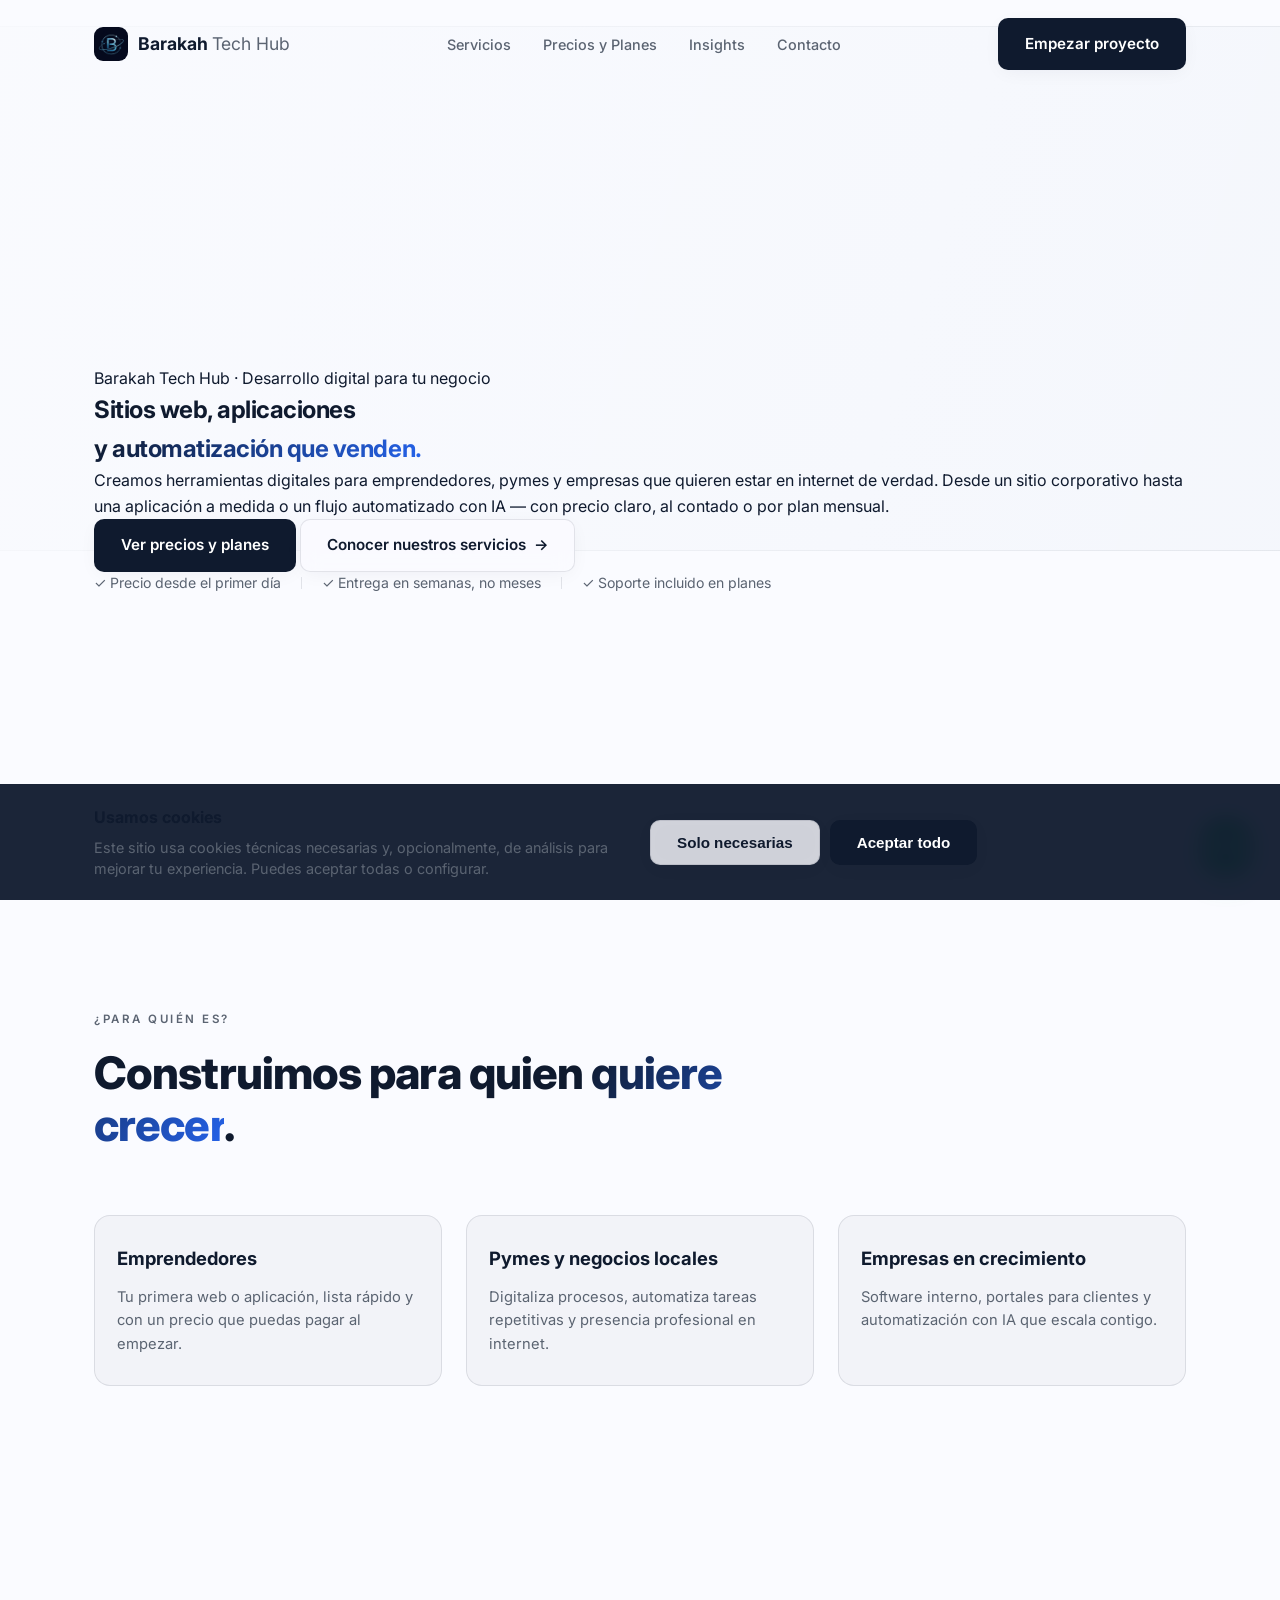
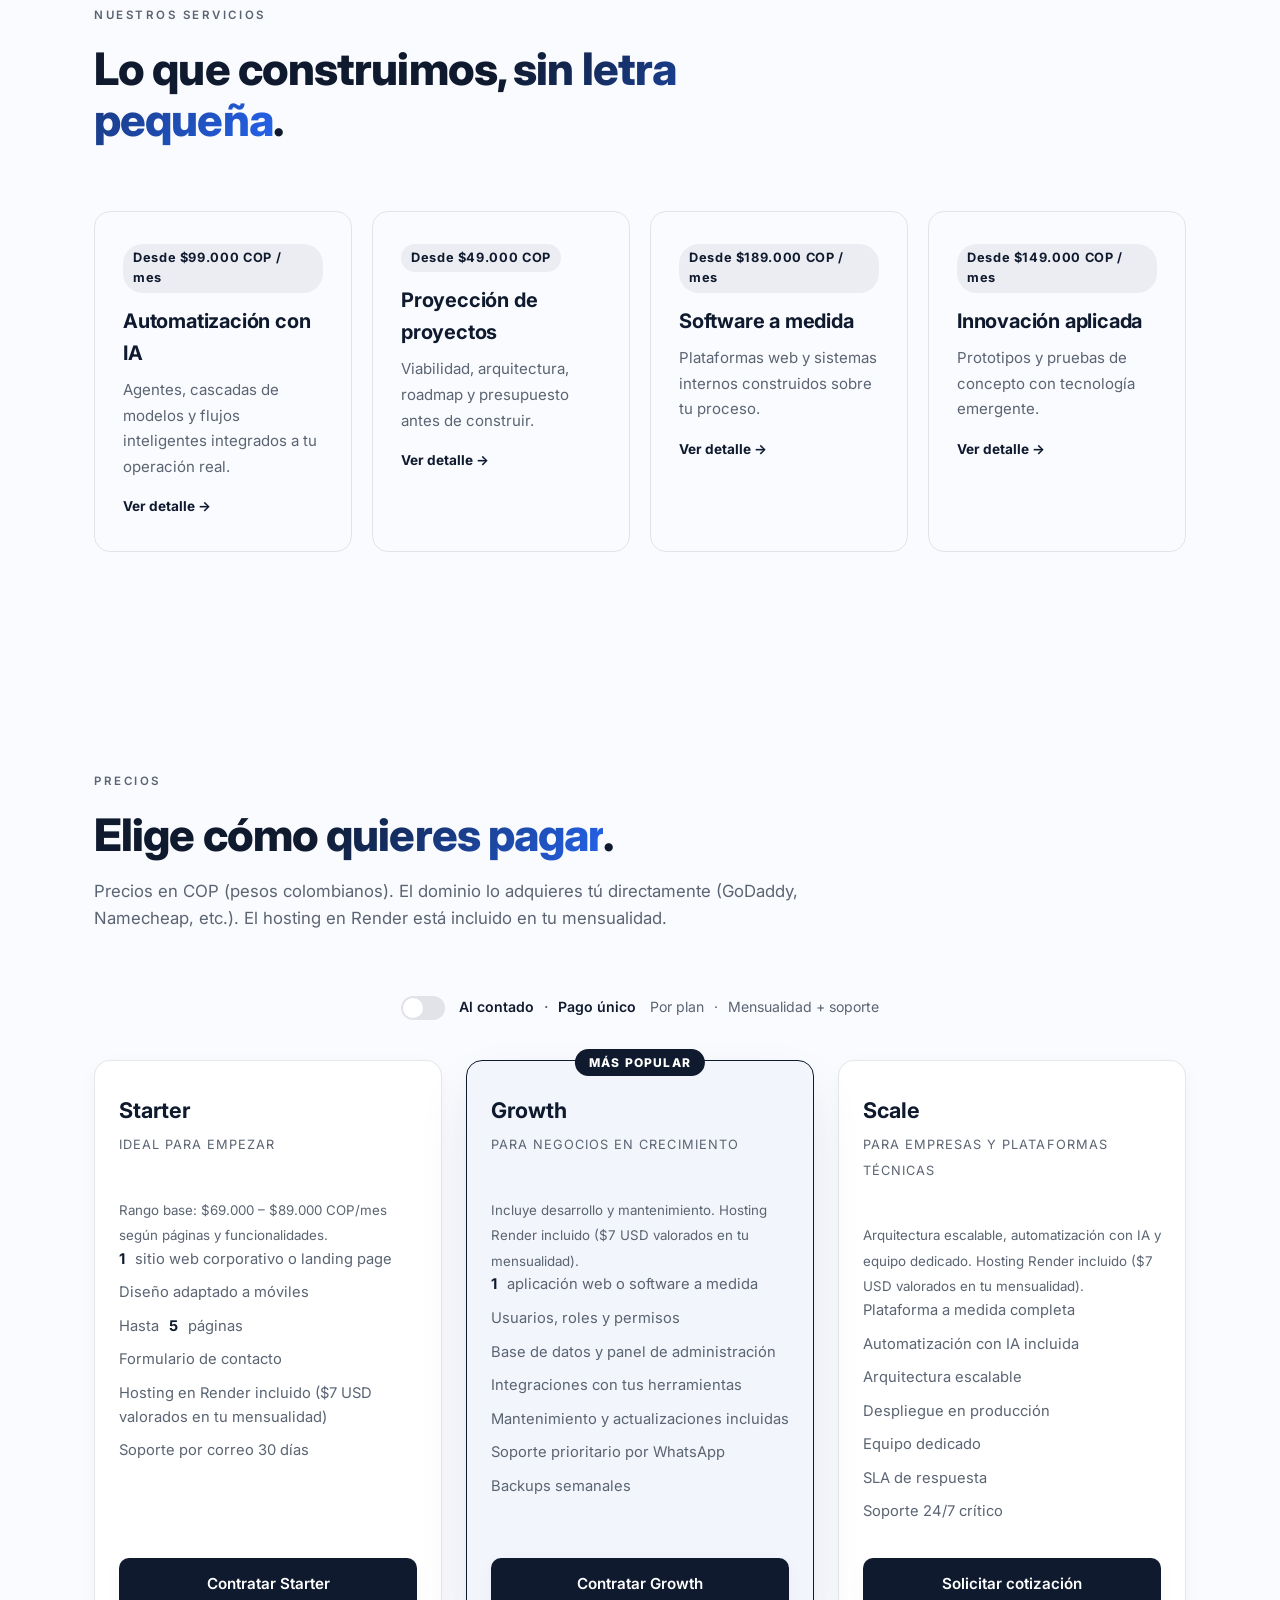
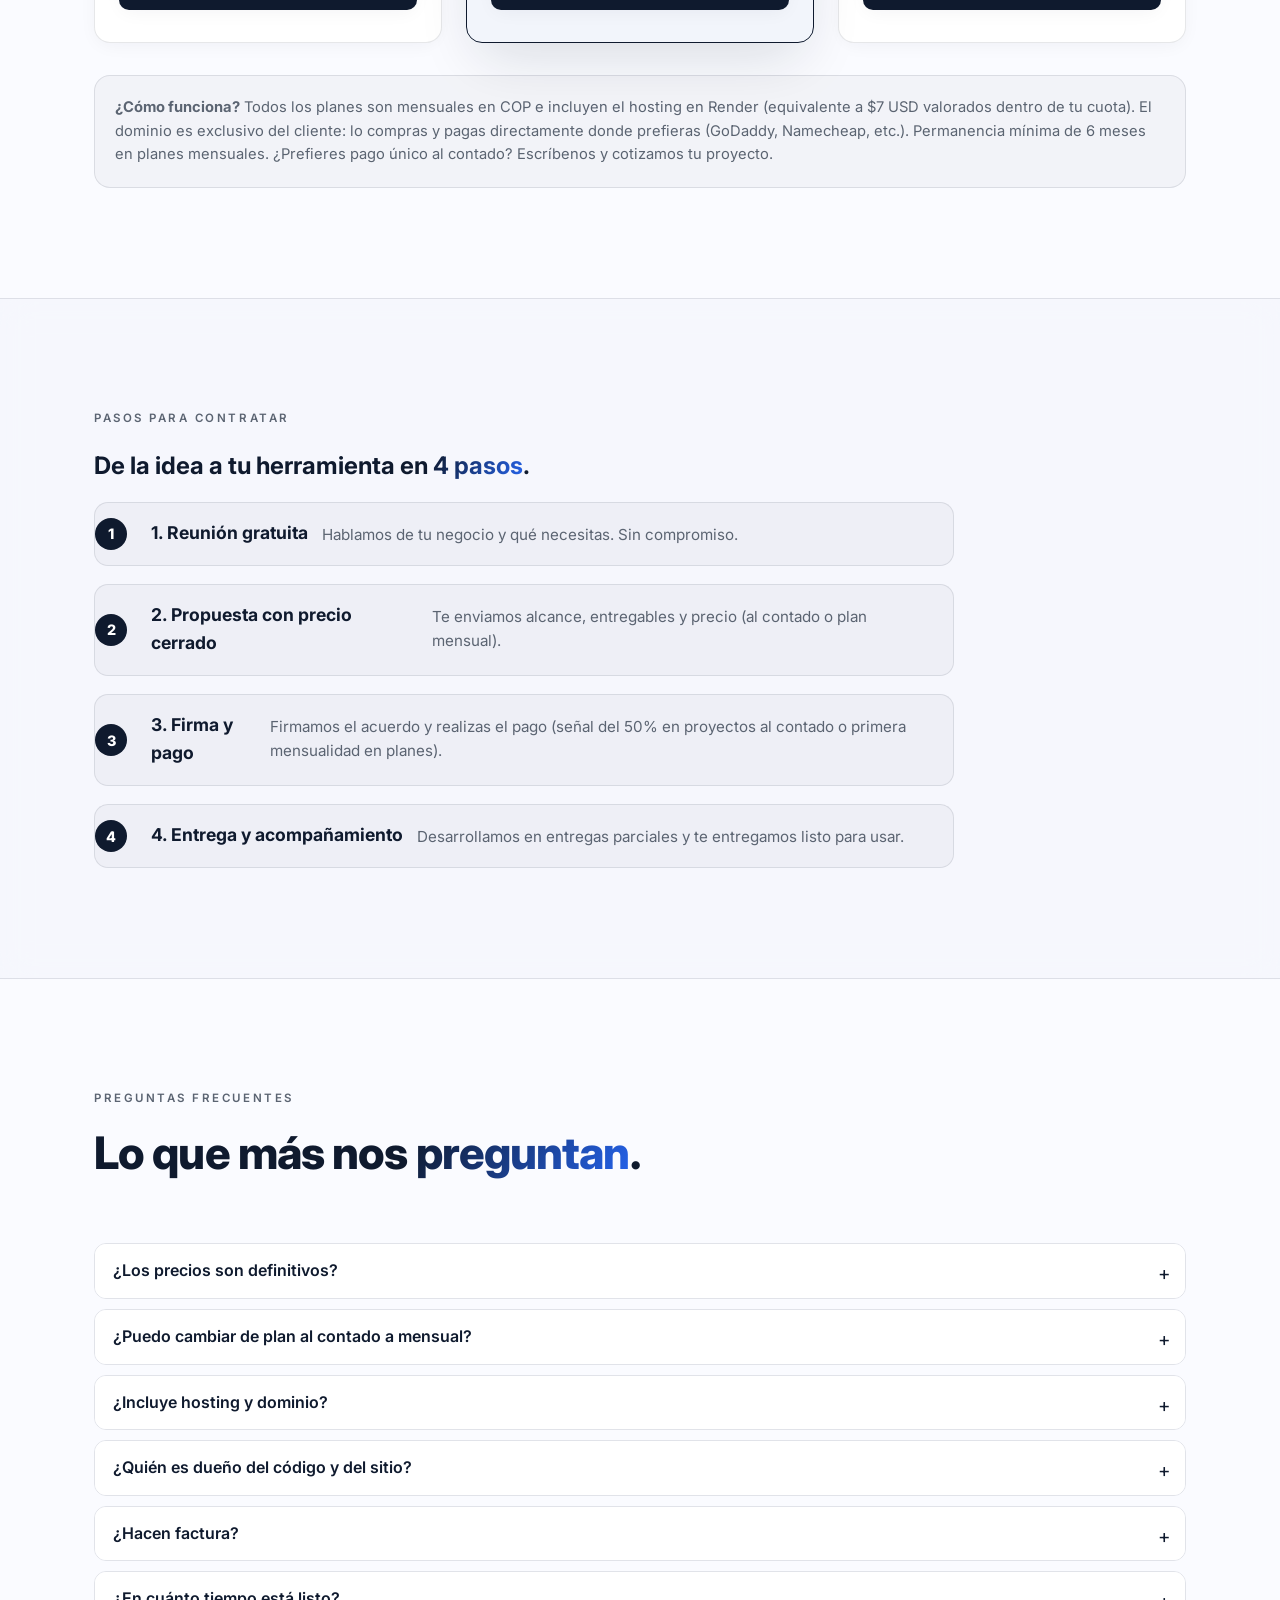
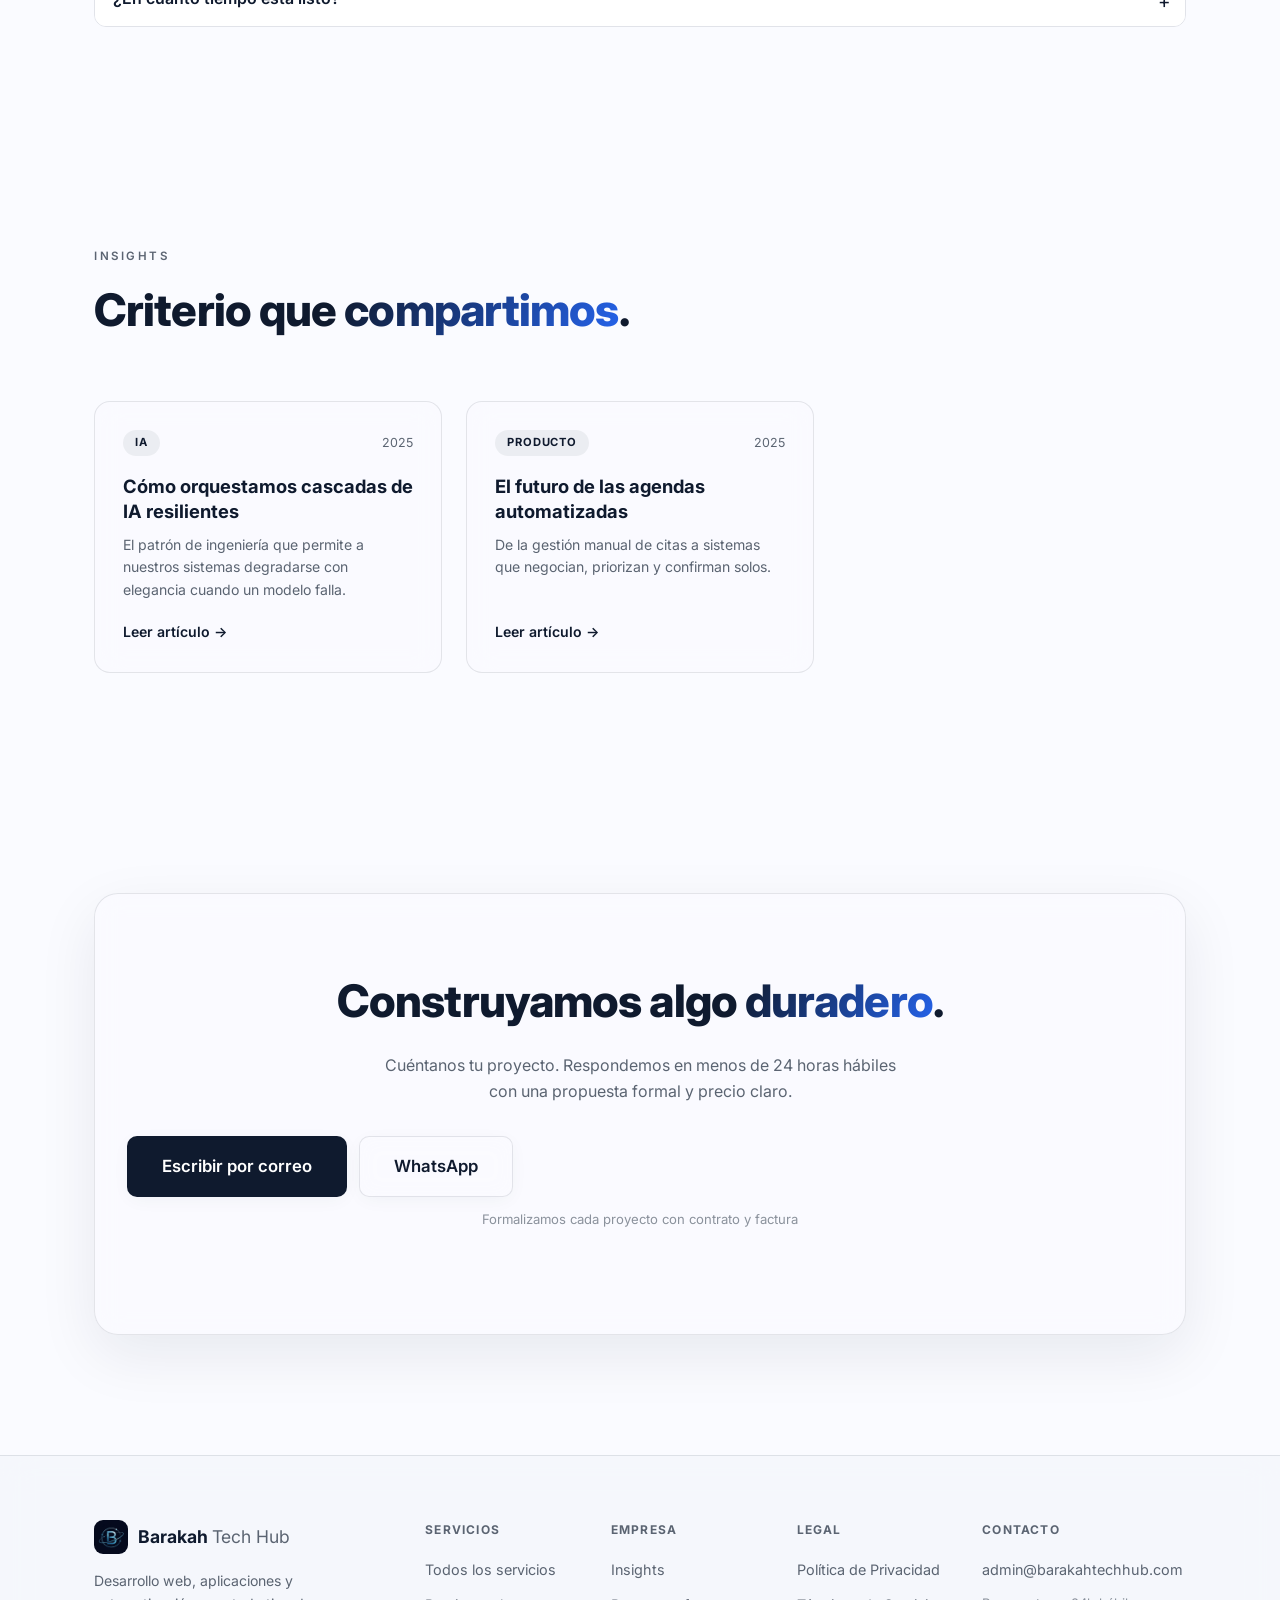
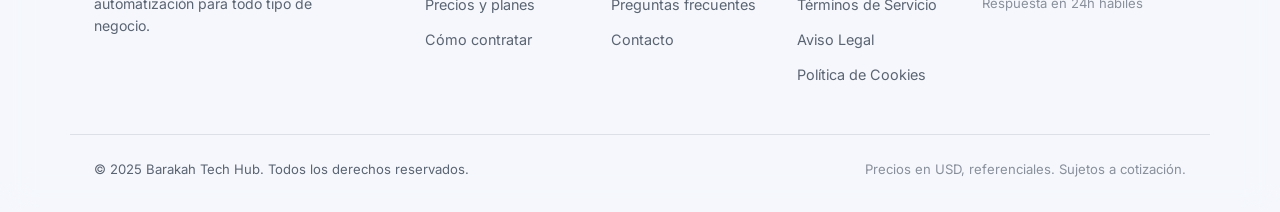
==== index.html @ 340445b3 "feat: datos reales de contacto y NIT" ====
<!DOCTYPE html>
<html lang="es">
<head>
  <meta charset="UTF-8" />
  <meta name="viewport" content="width=device-width, initial-scale=1.0" />
  <meta name="description" content="Barakah Tech Hub desarrolla sitios web, aplicaciones y automatizaciones para empresas. Servicios de desarrollo web al contado y por planes mensuales. Diseño, software a medida e IA aplicada." />
  <meta name="keywords" content="desarrollo web, aplicaciones web, automatización, software a medida, Barakah Tech Hub, planes mensuales, desarrollo de software" />
  <link rel="canonical" href="https://barakahtechhub.com/" />
  <meta property="og:title" content="Barakah Tech Hub — Desarrollo web, aplicaciones y automatización" />
  <meta property="og:description" content="Creamos sitios web, aplicaciones y automatizaciones para tu negocio. Paga al contado o elige un plan mensual con soporte incluido." />
  <meta property="og:type" content="website" />
  <meta property="og:url" content="https://barakahtechhub.com/" />
  <meta property="og:image" content="https://barakahtechhub.com/img/preview-hero.png" />
  <meta name="twitter:card" content="summary_large_image" />
  <link rel="preconnect" href="https://fonts.googleapis.com" />
  <link rel="preconnect" href="https://fonts.gstatic.com" crossorigin />
  <link href="https://fonts.googleapis.com/css2?family=Inter:wght@300;400;500;600;700;800&display=swap" rel="stylesheet" />
  <link rel="stylesheet" href="css/styles.css" />
  <link rel="icon" type="image/png" href="img/logo.png" />
  <script>document.documentElement.classList.add('js');</script>
  <script type="application/ld+json">
  {
    "@context": "https://schema.org",
    "@type": "LocalBusiness",
    "name": "Barakah Tech Hub",
    "url": "https://barakahtechhub.com/",
    "telephone": "+573116778098",
    "email": "admin@barakahtechhub.com",
    "address": { "@type": "PostalAddress", "addressCountry": "CO" },
    "description": "Desarrollo web, aplicaciones y automatización con IA. Servicios al contado y por planes mensuales.",
    "hasOfferCatalog": {
      "@type": "OfferCatalog",
      "name": "Servicios de desarrollo",
      "itemOffered": [
        { "@type": "Service", "name": "Sitio web corporativo", "description": "Diseño y desarrollo de sitio web profesional para tu empresa.", "offers": { "@type": "Offer", "priceCurrency": "USD", "price": "800" } },
        { "@type": "Service", "name": "Aplicación web a medida", "description": "Software a medida con usuarios, roles y flujos de negocio.", "offers": { "@type": "Offer", "priceCurrency": "USD", "price": "2500" } },
        { "@type": "Service", "name": "Automatización con IA", "description": "Agentes, cascadas de modelos y flujos automatizados para tu operación.", "offers": { "@type": "Offer", "priceCurrency": "USD", "price": "600" } }
      ]
    }
  }
  </script>
</head>
<body>

  <!-- ===== NAV ===== -->
  <header class="nav" id="nav">
    <div class="container nav-inner">
      <a href="index.html" class="logo">
        <span class="logo-mark"><img src="img/logo.png" alt="Logo Barakah Tech Hub" onerror="this.parentElement.classList.add('is-fallback');this.remove()">B</span>
        <span class="logo-text">Barakah <em>Tech&nbsp;Hub</em></span>
      </a>
      <nav class="nav-links">
        <a href="#servicios">Servicios</a>
        <a href="#precios">Precios y Planes</a>
        <a href="#insights">Insights</a>
        <a href="#contacto">Contacto</a>
      </nav>
      <a href="#contacto" class="btn btn-primary nav-cta">Empezar proyecto</a>
      <button class="nav-toggle" id="navToggle" aria-label="Abrir menú">
        <span></span><span></span><span></span>
      </button>
    </div>
  </header>

  <!-- ===== HERO ===== -->
  <section class="hero">
    <div class="hero-bg" aria-hidden="true">
      <div class="glow glow-1"></div>
      <div class="glow glow-2"></div>
      <div class="grid-lines"></div>
    </div>
    <div class="container hero-content">
      <p class="hero-eyebrow reveal">Barakah Tech Hub · Desarrollo digital para tu negocio</p>
      <h1 class="reveal delay-1">Sitios web, aplicaciones<br/><span class="gradient-text">y automatización que venden.</span></h1>
      <p class="hero-sub reveal delay-2">
        Creamos herramientas digitales para emprendedores, pymes y empresas que quieren
        estar en internet de verdad. Desde un sitio corporativo hasta una aplicación
        a medida o un flujo automatizado con IA — con precio claro, al contado o por plan mensual.
      </p>
      <div class="hero-actions reveal delay-3">
        <a href="#precios" class="btn btn-primary">Ver precios y planes</a>
        <a href="#servicios" class="btn btn-ghost">Conocer nuestros servicios <span class="arrow">→</span></a>
      </div>
      <div class="hero-trust reveal delay-4">
        <span>✓ Precio desde el primer día</span><i></i><span>✓ Entrega en semanas, no meses</span><i></i><span>✓ Soporte incluido en planes</span>
      </div>
    </div>
  </section>

  <!-- ===== PARA QUIÉN ===== -->
  <section class="section" id="para-quien">
    <div class="container">
      <div class="section-head reveal">
        <p class="section-label">¿Para quién es?</p>
        <h2>Construimos para quien <span class="gradient-text">quiere crecer</span>.</h2>
      </div>
      <div class="audience-grid reveal">
        <div class="audience-card">
          <h3>Emprendedores</h3>
          <p>Tu primera web o aplicación, lista rápido y con un precio que puedas pagar al empezar.</p>
        </div>
        <div class="audience-card">
          <h3>Pymes y negocios locales</h3>
          <p>Digitaliza procesos, automatiza tareas repetitivas y presencia profesional en internet.</p>
        </div>
        <div class="audience-card">
          <h3>Empresas en crecimiento</h3>
          <p>Software interno, portales para clientes y automatización con IA que escala contigo.</p>
        </div>
      </div>
    </div>
  </section>

  <!-- ===== SERVICIOS ===== -->
  <section class="section" id="servicios">
    <div class="container">
      <div class="section-head reveal">
        <p class="section-label">Nuestros servicios</p>
        <h2>Lo que construimos, <span class="gradient-text">sin letra pequeña</span>.</h2>
      </div>
      <div class="services-grid">
        <a class="service reveal" href="servicios/automatizacion-ia.html">
          <div class="service-badge">Desde $99.000 COP / mes</div>
          <h3>Automatización con IA</h3>
          <p>Agentes, cascadas de modelos y flujos inteligentes integrados a tu operación real.</p>
          <span class="service-link">Ver detalle →</span>
        </a>
        <a class="service reveal delay-1" href="servicios/proyeccion-proyectos.html">
          <div class="service-badge">Desde $49.000 COP</div>
          <h3>Proyección de proyectos</h3>
          <p>Viabilidad, arquitectura, roadmap y presupuesto antes de construir.</p>
          <span class="service-link">Ver detalle →</span>
        </a>
        <a class="service reveal delay-2" href="servicios/software-medida.html">
          <div class="service-badge">Desde $189.000 COP / mes</div>
          <h3>Software a medida</h3>
          <p>Plataformas web y sistemas internos construidos sobre tu proceso.</p>
          <span class="service-link">Ver detalle →</span>
        </a>
        <a class="service reveal delay-3" href="servicios/innovacion-aplicada.html">
          <div class="service-badge">Desde $149.000 COP / mes</div>
          <h3>Innovación aplicada</h3>
          <p>Prototipos y pruebas de concepto con tecnología emergente.</p>
          <span class="service-link">Ver detalle →</span>
        </a>
      </div>
    </div>
  </section>

  <!-- ===== PRECIOS Y PLANES ===== -->
  <section class="section" id="precios">
    <div class="container">
      <div class="section-head reveal">
        <p class="section-label">Precios</p>
        <h2>Elige cómo <span class="gradient-text">quieres pagar</span>.</h2>
        <p class="section-sub reveal">Precios en COP (pesos colombianos). El dominio lo adquieres tú directamente (GoDaddy, Namecheap, etc.). El hosting en Render está incluido en tu mensualidad.</p>
      </div>

      <div class="pricing-toggle reveal">
        <label class="toggle">
          <input type="checkbox" id="planToggle" />
          <span class="toggle-track"></span>
          <span class="toggle-thumb"></span>
        </label>
        <span class="toggle-label toggle-label-contado">Al contado <span class="toggle-dot">·</span> Pago único</span>
        <span class="toggle-label toggle-label-plan">Por plan <span class="toggle-dot">·</span> Mensualidad + soporte</span>
      </div>

      <div class="pricing-grid">
        <article class="plan reveal" id="plan-starter">
          <div class="plan-header">
            <h3 class="plan-name">Starter</h3>
            <span class="plan-tag">Ideal para empezar</span>
          </div>
          <div class="plan-price-block">
            <span class="plan-price plan-price-plan" id="price-starter-plan">Desde <strong>$69.000</strong> <span class="period">COP / mes</span></span>
          </div>
          <div class="plan-note"><small>Rango base: $69.000 – $89.000 COP/mes según páginas y funcionalidades.</small></div>
          <ul class="plan-features">
            <li><strong>1</strong> sitio web corporativo o landing page</li>
            <li>Diseño adaptado a móviles</li>
            <li>Hasta <strong>5</strong> páginas</li>
            <li>Formulario de contacto</li>
            <li>Hosting en Render incluido ($7 USD valorados en tu mensualidad)</li>
            <li>Soporte por correo 30 días</li>
            <li class="plan-only">Dominio aparte: lo compras tú (GoDaddy, Namecheap, etc.)</li>
          </ul>
          <div class="plan-cta">
            <a href="mailto:admin@barakahtechhub.com?subject=Contratar%20Starter" class="btn btn-primary btn-block">Contratar Starter</a>
          </div>
        </article>

        <article class="plan reveal plan-featured" id="plan-growth">
          <div class="plan-ribbon">Más popular</div>
          <div class="plan-header">
            <h3 class="plan-name">Growth</h3>
            <span class="plan-tag">Para negocios en crecimiento</span>
          </div>
          <div class="plan-price-block">
            <span class="plan-price plan-price-plan" id="price-growth-plan">Desde <strong>$189.000</strong> <span class="period">COP / mes</span></span>
          </div>
          <div class="plan-note"><small>Incluye desarrollo y mantenimiento. Hosting Render incluido ($7 USD valorados en tu mensualidad).</small></div>
          <ul class="plan-features">
            <li><strong>1</strong> aplicación web o software a medida</li>
            <li>Usuarios, roles y permisos</li>
            <li>Base de datos y panel de administración</li>
            <li>Integraciones con tus herramientas</li>
            <li>Mantenimiento y actualizaciones incluidas</li>
            <li>Soporte prioritario por WhatsApp</li>
            <li>Backups semanales</li>
            <li class="plan-only">Dominio aparte: lo compras tú (GoDaddy, Namecheap, etc.)</li>
          </ul>
          <div class="plan-cta">
            <a href="mailto:admin@barakahtechhub.com?subject=Contratar%20Growth" class="btn btn-primary btn-block">Contratar Growth</a>
          </div>
        </article>

        <article class="plan reveal" id="plan-scale">
          <div class="plan-header">
            <h3 class="plan-name">Scale</h3>
            <span class="plan-tag">Para empresas y plataformas técnicas</span>
          </div>
          <div class="plan-price-block">
            <span class="plan-price plan-price-plan" id="price-scale-plan">Desde <strong>$499.000</strong> <span class="period">COP / mes</span></span>
          </div>
          <div class="plan-note"><small>Arquitectura escalable, automatización con IA y equipo dedicado. Hosting Render incluido ($7 USD valorados en tu mensualidad).</small></div>
          <ul class="plan-features">
            <li>Plataforma a medida completa</li>
            <li>Automatización con IA incluida</li>
            <li>Arquitectura escalable</li>
            <li>Despliegue en producción</li>
            <li>Equipo dedicado</li>
            <li>SLA de respuesta</li>
            <li>Soporte 24/7 crítico</li>
            <li class="plan-only">Dominio aparte: lo compras tú (GoDaddy, Namecheap, etc.)</li>
          </ul>
          <div class="plan-cta">
            <a href="#contacto" class="btn btn-primary btn-block">Solicitar cotización</a>
          </div>
        </article>
      </div>

      <div class="pricing-note reveal">
        <p><strong>¿Cómo funciona?</strong> Todos los planes son mensuales en COP e incluyen el hosting en Render (equivalente a $7 USD valorados dentro de tu cuota). El dominio es exclusivo del cliente: lo compras y pagas directamente donde prefieras (GoDaddy, Namecheap, etc.). Permanencia mínima de 6 meses en planes mensuales. ¿Prefieres pago único al contado? Escríbenos y cotizamos tu proyecto.</p>
      </div>
    </div>
  </section>

  <!-- ===== COMO COMPRAR ===== -->
  <section class="section manifesto" id="como-comprar">
    <div class="container">
      <div class="manifesto-box reveal">
        <p class="section-label">Pasos para contratar</p>
        <h2>De la idea a tu herramienta en <span class="gradient-text">4 pasos</span>.</h2>
        <ol class="steps">
          <li>
            <strong>1. Reunión gratuita</strong>
            <p>Hablamos de tu negocio y qué necesitas. Sin compromiso.</p>
          </li>
          <li>
            <strong>2. Propuesta con precio cerrado</strong>
            <p>Te enviamos alcance, entregables y precio (al contado o plan mensual).</p>
          </li>
          <li>
            <strong>3. Firma y pago</strong>
            <p>Firmamos el acuerdo y realizas el pago (señal del 50% en proyectos al contado o primera mensualidad en planes).</p>
          </li>
          <li>
            <strong>4. Entrega y acompañamiento</strong>
            <p>Desarrollamos en entregas parciales y te entregamos listo para usar.</p>
          </li>
        </ol>
      </div>
    </div>
  </section>

  <!-- ===== FAQ ===== -->
  <section class="section" id="faq">
    <div class="container">
      <div class="section-head reveal">
        <p class="section-label">Preguntas frecuentes</p>
        <h2>Lo que más nos <span class="gradient-text">preguntan</span>.</h2>
      </div>
      <div class="faq-grid reveal">
        <details class="faq-item">
          <summary>¿Los precios son definitivos?</summary>
          <p>Son precios de referencia para proyectos estándar. Tras conocer tu caso enviamos una cotización final con precio cerrado.</p>
        </details>
        <details class="faq-item">
          <summary>¿Puedo cambiar de plan al contado a mensual?</summary>
          <p>Sí. Puedes empezar con un pago al contado y luego contratar un plan de mantenimiento mensual, o viceversa.</p>
        </details>
        <details class="faq-item">
          <summary>¿Incluye hosting y dominio?</summary>
          <p>El plan Starter incluye el primer año de hosting y dominio. En planes Growth y Scale el hosting se gestiona según el proyecto; te asesoramos para contratarlo.</p>
        </details>
        <details class="faq-item">
          <summary>¿Quién es dueño del código y del sitio?</summary>
          <p>Al finalizar y pagar el proyecto completo, tú eres dueño del código entregado y de tu sitio/aplicación. En planes mensuales, la propiedad se transfiere al finalizar la permanencia o según lo pactado en el contrato.</p>
        </details>
        <details class="faq-item">
          <summary>¿Hacen factura?</summary>
          <p>Sí, emitimos factura por cada pago realizado (señal, pago al contado o mensualidad).</p>
        </details>
        <details class="faq-item">
          <summary>¿En cuánto tiempo está listo?</summary>
          <p>Un sitio corporativo puede estar listo en 2-4 semanas. Una aplicación a medida depende del alcance y se define en el roadmap.</p>
        </details>
      </div>
    </div>
  </section>

  <!-- ===== INSIGHTS (breve) ===== -->
  <section class="section" id="insights">
    <div class="container">
      <div class="section-head reveal">
        <p class="section-label">Insights</p>
        <h2>Criterio que <span class="gradient-text">compartimos</span>.</h2>
      </div>
      <div class="blog-grid">
        <a href="#" class="post reveal">
          <div class="post-meta"><span class="post-tag">IA</span><span class="post-date">2025</span></div>
          <h3>Cómo orquestamos cascadas de IA resilientes</h3>
          <p>El patrón de ingeniería que permite a nuestros sistemas degradarse con elegancia cuando un modelo falla.</p>
          <span class="post-link">Leer artículo →</span>
        </a>
        <a href="#" class="post reveal delay-1">
          <div class="post-meta"><span class="post-tag">Producto</span><span class="post-date">2025</span></div>
          <h3>El futuro de las agendas automatizadas</h3>
          <p>De la gestión manual de citas a sistemas que negocian, priorizan y confirman solos.</p>
          <span class="post-link">Leer artículo →</span>
        </a>
      </div>
    </div>
  </section>

  <!-- ===== CONTACTO / CTA ===== -->
  <section class="section cta" id="contacto">
    <div class="container">
      <div class="cta-box reveal">
        <h2>Construyamos algo <span class="gradient-text">duradero</span>.</h2>
        <p>Cuéntanos tu proyecto. Respondemos en menos de 24 horas hábiles con una propuesta formal y precio claro.</p>
        <div class="contact-ways">
          <a href="mailto:admin@barakahtechhub.com" class="btn btn-primary btn-lg">Escribir por correo</a>
          <a href="https://wa.me/573116778098?text=Hola%20Barakah%20Tech%20Hub,%20quiero%20informaci%C3%B3n%20sobre%20sus%20servicios" class="btn btn-ghost btn-lg" target="_blank" rel="noopener">WhatsApp</a>
        </div>
        <p class="footer-muted" style="margin-top:12px;">Formalizamos cada proyecto con contrato y factura</p>
      </div>
    </div>
  </section>

  <!-- ===== FOOTER ===== -->
  <footer class="footer">
    <div class="container footer-grid">
      <div class="footer-brand">
        <a href="index.html" class="logo">
          <span class="logo-mark"><img src="img/logo.png" alt="Logo Barakah Tech Hub" onerror="this.parentElement.classList.add('is-fallback');this.remove()">B</span>
          <span class="logo-text">Barakah <em>Tech&nbsp;Hub</em></span>
        </a>
        <p>Desarrollo web, aplicaciones y automatización para todo tipo de negocio.</p>
      </div>
      <div class="footer-col">
        <h5>Servicios</h5>
        <a href="#servicios">Todos los servicios</a>
        <a href="#precios">Precios y planes</a>
        <a href="#como-comprar">Cómo contratar</a>
      </div>
      <div class="footer-col">
        <h5>Empresa</h5>
        <a href="#insights">Insights</a>
        <a href="#faq">Preguntas frecuentes</a>
        <a href="#contacto">Contacto</a>
      </div>
      <div class="footer-col">
        <h5>Legal</h5>
        <a href="legal/privacidad.html">Política de Privacidad</a>
        <a href="legal/terminos.html">Términos de Servicio</a>
        <a href="legal/aviso-legal.html">Aviso Legal</a>
        <a href="legal/cookies.html">Política de Cookies</a>
      </div>
      <div class="footer-col">
        <h5>Contacto</h5>
        <a href="mailto:admin@barakahtechhub.com">admin@barakahtechhub.com</a>
        <span class="footer-muted">Respuesta en 24h hábiles</span>
      </div>
    </div>
    <div class="container footer-bottom">
      <span>© 2025 Barakah Tech Hub. Todos los derechos reservados.</span>
      <span class="footer-muted">Precios en USD, referenciales. Sujetos a cotización.</span>
    </div>
  </footer>

  <!-- ===== BANNER COOKIES ===== -->
  <div class="cookie-banner" id="cookieBanner" role="dialog" aria-modal="true" aria-label="Cookies">
    <div class="cookie-content">
      <div>
        <p class="cookie-title">Usamos cookies</p>
        <p class="cookie-text">Este sitio usa cookies técnicas necesarias y, opcionalmente, de análisis para mejorar tu experiencia. Puedes aceptar todas o configurar.</p>
      </div>
      <div class="cookie-actions">
        <button class="btn btn-ghost cookie-reject" id="cookieReject">Solo necesarias</button>
        <button class="btn btn-primary cookie-accept" id="cookieAccept">Aceptar todo</button>
      </div>
    </div>
  </div>

  <!-- ===== WHATSAPP FLOAT ===== -->
  <a href="https://wa.me/573116778098?text=Hola%20Barakah%20Tech%20Hub,%20quiero%20informaci%C3%B3n%20sobre%20sus%20servicios" class="whatsapp-float" target="_blank" rel="noopener" aria-label="Escríbenos por WhatsApp">WhatsApp</a>

  <script src="js/main.js" defer></script>
  <script src="js/cookies.js" defer></script>
</body>
</html>
---- css/styles.css ----
/* ============================================================
   Barakah Tech Hub — Premium Enterprise Stylesheet
   Paleta: negro asfalto / azul medianoche + cian tecnológico
   ============================================================ */

:root {
  --bg: #FAFBFF;
  --bg-2: #F2F5FB;
  --bg-3: #FFFFFF;
  --surface: rgba(15, 26, 46, 0.03);
  --border: rgba(15, 26, 46, 0.1);
  --border-hover: rgba(15, 26, 46, 0.22);
  --text: #0F1A2E;
  --text-muted: #5B6472;
  --accent: #0F1A2E;
  --accent-dim: rgba(15, 26, 46, 0.06);
  --gradient: linear-gradient(120deg, #0F1A2E 0%, #2563EB 100%);
  --radius: 16px;
  --font: 'Inter', -apple-system, BlinkMacSystemFont, 'Segoe UI', sans-serif;
}

* { margin: 0; padding: 0; box-sizing: border-box; }

html { scroll-behavior: smooth; }

body {
  font-family: var(--font);
  background: var(--bg);
  color: var(--text);
  line-height: 1.6;
  -webkit-font-smoothing: antialiased;
  overflow-x: hidden;
  /* Crea un stacking context: sin esto, body::before con z-index:-1 se pinta
     DETRÁS del fondo opaco del body y el fondo institucional nunca se ve. */
  isolation: isolate;
}

/* ---------- Fondo institucional (póster geométrico BarakahTechHub) ----------
   Translúcido: la imagen queda perceptible y el logotipo central se ve nítido.
   El velo es un degradado más opaco a la izquierda (donde vive el texto) y casi
   transparente a la derecha (zona del nombre), y el póster se desplaza un poco a
   la derecha para que el nombre no quede detrás del contenido. */
body::before {
  content: '';
  position: fixed;
  inset: 0;
  z-index: -1;
  background:
    linear-gradient(107deg,
      rgba(250, 251, 255, 0.88) 0%,
      rgba(250, 251, 255, 0.62) 48%,
      rgba(250, 251, 255, 0.25) 100%),
    url('../img/fondo-barakah.png') 58% 50% / cover no-repeat;
  pointer-events: none;
}

/* El fondo ahora es la imagen institucional: se apagan las decoraciones generativas previas */
.grid-lines, .glow, .bg-path, .bg-path-thin, .bg-node, .bg-ray { display: none; }


.container { max-width: 1140px; margin: 0 auto; padding: 0 24px; }

::selection { background: rgba(15, 26, 46, 0.85); color: #fff; }

a { color: inherit; text-decoration: none; }

/* ---------- Reveal animations ---------- */
html.js .reveal {
  opacity: 0;
  transform: translateY(24px);
  transition: opacity 0.7s cubic-bezier(0.22, 1, 0.36, 1),
              transform 0.7s cubic-bezier(0.22, 1, 0.36, 1);
}
html.js .reveal.visible { opacity: 1; transform: translateY(0); }
.delay-1 { transition-delay: 0.1s; }
.delay-2 { transition-delay: 0.2s; }
.delay-3 { transition-delay: 0.3s; }
.delay-4 { transition-delay: 0.4s; }

@media (prefers-reduced-motion: reduce) {
  html.js .reveal { opacity: 1; transform: none; transition: none; }
  html { scroll-behavior: auto; }
}

/* ---------- Utility text ---------- */
.gradient-text {
  background: var(--gradient);
  -webkit-background-clip: text;
  background-clip: text;
  -webkit-text-fill-color: transparent;
}

/* ---------- Buttons ---------- */
.btn {
  display: inline-flex;
  align-items: center;
  gap: 8px;
  padding: 13px 26px;
  border-radius: 10px;
  font-weight: 600;
  font-size: 0.95rem;
  transition: all 0.25s ease;
  cursor: pointer;
  border: 1px solid transparent;
}
.btn-primary {
  background: #0F1A2E;
  color: #FFFFFF;
}
.btn-primary:hover { transform: translateY(-2px); box-shadow: 0 12px 32px rgba(15, 26, 46, 0.28); background: #000; }
.btn-ghost {
  border-color: var(--border);
  color: var(--text);
  background: var(--surface);
}
.btn-ghost:hover { border-color: var(--border-hover); background: rgba(15,26,46,0.05); }
.btn-ghost .arrow { transition: transform 0.25s ease; }
.btn-ghost:hover .arrow { transform: translateX(4px); }
.btn-lg { padding: 16px 34px; font-size: 1.05rem; }

/* ---------- Nav ---------- */
.nav {
  position: fixed;
  top: 0; left: 0; right: 0;
  z-index: 100;
  padding: 18px 0;
  transition: all 0.3s ease;
}
.nav.scrolled {
  background: rgba(250, 251, 255, 0.85);
  backdrop-filter: blur(16px);
  border-bottom: 1px solid var(--border);
  padding: 12px 0;
}
.nav-inner { display: flex; align-items: center; justify-content: space-between; }

.logo { display: flex; align-items: center; gap: 10px; font-weight: 700; font-size: 1.1rem; }
.logo-mark {
  width: 34px; height: 34px;
  display: grid; place-items: center;
  background: #0F1A2E;
  color: #FFFFFF;
  border-radius: 9px;
  font-weight: 800;
  font-size: 1.1rem;
  overflow: hidden;
}
.logo-mark img {
  width: 100%; height: 100%;
  object-fit: cover;
  display: block;
}
.logo-mark.is-fallback img { display: none; }
.logo-text em { font-style: normal; color: var(--text-muted); font-weight: 400; }

.nav-links { display: flex; gap: 32px; }
.nav-links a {
  font-size: 0.9rem;
  color: var(--text-muted);
  font-weight: 500;
  transition: color 0.2s ease;
}
.nav-links a:hover { color: var(--text); }

.nav-toggle {
  display: none;
  flex-direction: column;
  gap: 5px;
  background: none;
  border: none;
  cursor: pointer;
  padding: 6px;
}
.nav-toggle span { width: 22px; height: 2px; background: var(--text); border-radius: 2px; }

.section, .hero, .footer, .trust { position: relative; z-index: 1; }

/* ---------- Fondo generativo matemático ---------- */
.bg-dot { fill: rgba(15, 26, 46, 0.13); }
.bg-path {
  fill: none;
  stroke: rgba(15, 26, 46, 0.1);
  stroke-width: 1;
  animation: bgPulse 8s ease-in-out infinite;
  animation-delay: calc(var(--i, 0) * -1.1s);
}
.bg-path-thin {
  fill: none;
  stroke: rgba(37, 99, 235, 0.09);
  stroke-width: 1;
  animation: bgPulse 10s ease-in-out infinite;
  animation-delay: calc(var(--i, 0) * -1.4s);
}
.bg-node { fill: rgba(37, 99, 235, 0.35); animation: bgNode 5s ease-in-out infinite; animation-delay: calc(var(--i, 0) * -0.7s); }
.bg-ray { stroke: rgba(15, 26, 46, 0.05); stroke-width: 1; stroke-dasharray: 2 6; }
@keyframes bgPulse {
  0%, 100% { opacity: 0.55; }
  50% { opacity: 1; }
}
@keyframes bgNode {
  0%, 100% { opacity: 0.3; r: 2.4; }
  50% { opacity: 0.9; r: 3.2; }
}
@media (prefers-reduced-motion: reduce) {
  .bg-path, .bg-path-thin, .bg-node { animation: none; }
}

/* ---------- Hero ---------- */
.hero {
  position: relative;
  min-height: 100vh;
  display: flex;
  align-items: center;
  padding: 140px 0 80px;
  overflow: hidden;
}
.hero-bg { position: absolute; inset: 0; pointer-events: none; }
.glow {
  position: absolute;
  border-radius: 50%;
  filter: blur(120px);
  opacity: 0.35;
}
.glow-1 {
  width: 600px; height: 600px;
  background: radial-gradient(circle, rgba(37, 99, 235, 0.14), transparent 70%);
  top: -200px; right: -100px;
  animation: float 14s ease-in-out infinite;
}
.glow-2 {
  width: 500px; height: 500px;
  background: radial-gradient(circle, rgba(15, 26, 46, 0.08), transparent 70%);
  bottom: -180px; left: -120px;
  animation: float 18s ease-in-out infinite reverse;
}
@keyframes float {
  0%, 100% { transform: translate(0, 0); }
  50% { transform: translate(-30px, 30px); }
}
.grid-lines {
  position: absolute; inset: 0;
  background-image:
    linear-gradient(rgba(15,26,46,0.05) 1px, transparent 1px),
    linear-gradient(90deg, rgba(15,26,46,0.05) 1px, transparent 1px);
  background-size: 64px 64px;
  mask-image: radial-gradient(ellipse 80% 60% at 50% 40%, black, transparent);
}


/* ---------- Trust bar ---------- */
.trust {
  border-top: 1px solid var(--border);
  border-bottom: 1px solid var(--border);
  padding: 22px 0;
  background: var(--bg-2);
}
.trust-inner {
  display: flex;
  align-items: center;
  justify-content: space-between;
  gap: 24px;
  flex-wrap: wrap;
}
.trust-label {
  font-size: 0.75rem;
  letter-spacing: 0.1em;
  text-transform: uppercase;
  color: var(--text-muted);
  font-weight: 600;
}
.trust-brands { display: flex; align-items: center; gap: 16px; }
.brand-chip {
  font-weight: 700;
  font-size: 1rem;
  padding: 6px 18px;
  border: 1px solid var(--border);
  border-radius: 8px;
  background: var(--surface);
}
.brand-dot { width: 4px; height: 4px; border-radius: 50%; background: var(--accent); }
.trust-note { font-size: 0.82rem; color: var(--text-muted); }

/* ---------- Sections ---------- */
.section { padding: 110px 0; position: relative; }
.section-head { max-width: 720px; margin-bottom: 64px; }
.section-eyebrow {
  font-size: 0.72rem;
  font-weight: 600;
  letter-spacing: 0.22em;
  text-transform: uppercase;
  color: var(--text-muted);
  margin-bottom: 20px;
}
.section-label {
  font-size: 0.72rem;
  font-weight: 600;
  letter-spacing: 0.22em;
  text-transform: uppercase;
  color: var(--text-muted);
  margin-bottom: 20px;
}

/* ---------- Hero line ---------- */
.hero-line {
  display: flex;
  align-items: center;
  gap: 20px;
  padding-top: 32px;
  border-top: 1px solid var(--border);
  font-size: 0.85rem;
  font-weight: 600;
  letter-spacing: 0.14em;
  text-transform: uppercase;
  color: var(--text-muted);
  max-width: 560px;
}
.hero-line i {
  width: 4px; height: 4px;
  border-radius: 50%;
  background: var(--border-hover);
  flex-shrink: 0;
}
.section-head h2 {
  font-size: clamp(1.9rem, 3.8vw, 2.8rem);
  font-weight: 800;
  letter-spacing: -0.02em;
  line-height: 1.15;
  margin-bottom: 16px;
}
.section-sub { color: var(--text-muted); font-size: 1.05rem; }

/* ---------- Ecosistema (ventures editoriales) ---------- */
.ventures { display: flex; flex-direction: column; }
.venture {
  display: grid;
  grid-template-columns: 1fr 1.2fr;
  gap: 48px;
  padding: 44px 8px;
  align-items: baseline;
  transition: background 0.3s ease;
}
.venture:hover { background: rgba(15, 26, 46, 0.02); }
.venture-name h3 {
  font-size: clamp(1.8rem, 3.5vw, 2.6rem);
  font-weight: 800;
  letter-spacing: -0.02em;
  margin-bottom: 10px;
}
.venture-tag {
  font-size: 0.72rem;
  font-weight: 600;
  letter-spacing: 0.18em;
  text-transform: uppercase;
  color: var(--text-muted);
}
.venture > p {
  font-size: 1.05rem;
  line-height: 1.75;
  color: var(--text-muted);
}
.venture-rule { height: 1px; background: var(--border); }

/* ---------- Manifiesto ---------- */
.manifesto { background: var(--bg-2); border-top: 1px solid var(--border); border-bottom: 1px solid var(--border); }
.manifesto-box { max-width: 860px; }
.manifesto-text {
  font-size: clamp(1.3rem, 2.6vw, 1.8rem);
  font-weight: 500;
  line-height: 1.5;
  letter-spacing: -0.01em;
  margin-bottom: 48px;
}

/* ---------- Servicios ---------- */
.services-grid { display: grid; grid-template-columns: repeat(4, 1fr); gap: 20px; }
.service {
  padding: 32px 28px;
  border-top: 1px solid var(--border);
  background: transparent;
  transition: all 0.3s ease;
}
.service:hover { border-top-color: var(--text); background: rgba(15, 26, 46, 0.02); }
.service h3 { font-size: 1.1rem; font-weight: 700; margin-bottom: 10px; letter-spacing: -0.01em; }
.service p { font-size: 0.9rem; line-height: 1.7; color: var(--text-muted); }

/* ---------- Insights ---------- */
.blog-grid { display: grid; grid-template-columns: repeat(3, 1fr); gap: 24px; }
.post {
  display: flex;
  flex-direction: column;
  padding: 28px;
  border: 1px solid var(--border);
  border-radius: var(--radius);
  background: var(--surface);
  transition: all 0.3s ease;
}
.post:hover { transform: translateY(-4px); border-color: var(--border-hover); }
.post-meta { display: flex; justify-content: space-between; align-items: center; margin-bottom: 18px; }
.post-tag {
  font-size: 0.7rem;
  font-weight: 700;
  letter-spacing: 0.08em;
  text-transform: uppercase;
  color: var(--accent);
  background: var(--accent-dim);
  padding: 4px 12px;
  border-radius: 100px;
}
.post-date { font-size: 0.78rem; color: var(--text-muted); }
.post h3 { font-size: 1.15rem; font-weight: 700; line-height: 1.35; margin-bottom: 10px; }
.post p { font-size: 0.88rem; color: var(--text-muted); margin-bottom: 20px; flex: 1; }
.post-link { font-size: 0.88rem; font-weight: 600; color: var(--accent); }

/* ---------- CTA ---------- */
.cta { padding-bottom: 120px; }
.cta-box {
  text-align: center;
  padding: 72px 32px;
  border: 1px solid var(--border);
  border-radius: 24px;
  background:
    radial-gradient(ellipse at 50% 0%, rgba(37, 99, 235, 0.08), transparent 60%),
    #FFFFFF;
  box-shadow: 0 20px 60px rgba(15, 26, 46, 0.08);
}
.cta-box h2 { font-size: clamp(1.9rem, 4vw, 2.8rem); font-weight: 800; letter-spacing: -0.02em; margin-bottom: 16px; }
.cta-box p { color: var(--text-muted); max-width: 520px; margin: 0 auto 32px; }

/* ---------- Footer ---------- */
.footer { border-top: 1px solid var(--border); background: var(--bg-2); }
.footer-grid {
  display: grid;
  grid-template-columns: 2fr 1fr 1fr 1fr 1.4fr;
  gap: 40px;
  padding: 64px 24px 48px;
}
.footer-brand p { font-size: 0.88rem; color: var(--text-muted); margin-top: 16px; max-width: 260px; }
.footer-col { display: flex; flex-direction: column; gap: 12px; }
.footer-col h5 {
  font-size: 0.75rem;
  font-weight: 700;
  letter-spacing: 0.1em;
  text-transform: uppercase;
  color: var(--text-muted);
  margin-bottom: 6px;
}
.footer-col a { font-size: 0.9rem; color: var(--text-muted); transition: color 0.2s ease; }
.footer-col a:hover { color: var(--accent); }
.footer-muted { font-size: 0.82rem; color: var(--text-muted); opacity: 0.7; }
.footer-bottom {
  display: flex;
  justify-content: space-between;
  gap: 16px;
  flex-wrap: wrap;
  padding-top: 24px;
  padding-bottom: 32px;
  border-top: 1px solid var(--border);
  font-size: 0.82rem;
  color: var(--text-muted);
}

/* ---------- Vidrio esmerilado sobre el fondo institucional ----------
   Deben ir DESPUÉS de las reglas originales para ganar en la cascada. */
.btn-ghost {
  background: rgba(250, 251, 255, 0.82);
  backdrop-filter: blur(10px);
  -webkit-backdrop-filter: blur(10px);
}
.post, .cta-box {
  background: rgba(250, 251, 255, 0.6);
  backdrop-filter: blur(14px);
  -webkit-backdrop-filter: blur(14px);
}
.manifesto {
  background: rgba(242, 245, 251, 0.55);
  backdrop-filter: blur(16px);
  -webkit-backdrop-filter: blur(16px);
}
.footer {
  background: rgba(242, 245, 251, 0.6);
  backdrop-filter: blur(16px);
  -webkit-backdrop-filter: blur(16px);
}
.trust { background: rgba(242, 245, 251, 0.5); }

/* Móvil: pantalla estrecha, el nombre queda al centro del viewport y el texto
   ocupa todo el ancho → velo más uniforme para mantener la legibilidad. */
@media (max-width: 720px) {
  body::before {
    background:
      linear-gradient(180deg,
        rgba(250, 251, 255, 0.82) 0%,
        rgba(250, 251, 255, 0.55) 100%),
      url('../img/fondo-barakah.png') 50% 40% / cover no-repeat;
  }
}

/* ---------- Páginas legales ---------- */
.legal-page { padding: 160px 0 100px; }
.legal-page h1 { font-size: clamp(2rem, 4vw, 2.8rem); font-weight: 800; margin-bottom: 8px; letter-spacing: -0.02em; }
.legal-updated { color: var(--text-muted); font-size: 0.88rem; margin-bottom: 48px; }
.legal-content { max-width: 760px; }
.legal-content h2 { font-size: 1.3rem; font-weight: 700; margin: 40px 0 12px; }
.legal-content p, .legal-content li { color: var(--text-muted); font-size: 0.96rem; margin-bottom: 12px; }
.legal-content ul { padding-left: 24px; }

/* ---------- Responsive ---------- */
@media (max-width: 960px) {
  .venture { grid-template-columns: 1fr; gap: 16px; padding: 32px 4px; }
  .services-grid { grid-template-columns: 1fr 1fr; }
  .blog-grid { grid-template-columns: 1fr; }
  .footer-grid { grid-template-columns: 1fr 1fr; }
}

@media (max-width: 720px) {
  .nav-links, .nav-cta { display: none; }
  .nav-toggle { display: flex; }
  .nav.open .nav-links {
    display: flex;
    flex-direction: column;
    position: absolute;
    top: 100%; left: 0; right: 0;
    background: rgba(250, 251, 255, 0.97);
    backdrop-filter: blur(16px);
    padding: 24px;
    border-bottom: 1px solid var(--border);
    gap: 20px;
  }
  .section { padding: 72px 0; }
  .services-grid { grid-template-columns: 1fr; }
  .footer-grid { grid-template-columns: 1fr; }
}

/* ===== Audiencia (¿Para quién?) ===== */
.audience-grid {
  display: grid;
  grid-template-columns: repeat(3, 1fr);
  gap: 24px;
  margin-top: 24px;
}
.audience-card {
  background: var(--surface);
  border: 1px solid var(--border);
  border-radius: var(--radius);
  padding: 28px 22px;
  display: flex;
  flex-direction: column;
  gap: 12px;
}
.audience-card h3 { font-size: 1.15rem; margin: 0; }
.audience-card p { font-size: 0.92rem; color: var(--text-muted); margin: 0; }

/* ===== Servicios con badge de precio ===== */
.service-badge {
  display: inline-block;
  font-size: 0.8rem;
  font-weight: 700;
  padding: 4px 10px;
  border-radius: 20px;
  background: var(--accent-dim);
  color: var(--accent);
  margin-bottom: 12px;
  letter-spacing: 0.05em;
}

/* ===== Precios y Planes ===== */
.pricing-toggle {
  display: flex;
  align-items: center;
  gap: 14px;
  margin: 24px 0 40px;
  flex-wrap: wrap;
  justify-content: center;
}
.toggle {
  position: relative;
  display: inline-block;
  width: 44px;
  height: 24px;
}
.toggle input { opacity: 0; width: 0; height: 0; }
.toggle-track {
  position: absolute;
  cursor: pointer;
  inset: 0;
  background: var(--border);
  border-radius: 24px;
  transition: background 0.2s;
}
.toggle-track:has(input:checked) { background: var(--accent); }
.toggle-thumb {
  position: absolute;
  top: 2px; left: 2px;
  width: 20px; height: 20px;
  background: #fff;
  border-radius: 50%;
  transition: transform 0.2s;
}
.toggle input:checked + .toggle-track + .toggle-thumb,
.toggle-track:has(input:checked) .toggle-thumb { transform: translateX(20px); }
.toggle-label { font-size: 0.88rem; color: var(--text-muted); cursor: pointer; user-select: none; }
.toggle-label-contado { color: var(--text); font-weight: 600; }
.toggle-dot { margin: 0 6px; color: var(--text-muted); }

.pricing-grid {
  display: grid;
  grid-template-columns: repeat(3, 1fr);
  gap: 24px;
  margin-bottom: 32px;
}
.plan {
  background: var(--bg-3);
  border: 1px solid var(--border);
  border-radius: var(--radius);
  padding: 32px 24px;
  display: flex;
  flex-direction: column;
  position: relative;
}
.plan-featured {
  border-color: var(--accent);
  background: var(--bg-2);
  transform: scale(1.02);
  z-index: 1;
}
.plan-ribbon {
  position: absolute; top: -12px; left: 50%;
  transform: translateX(-50%);
  font-size: 0.75rem; font-weight: 800; letter-spacing: 0.1em;
  text-transform: uppercase;
  background: var(--accent); color: #fff;
  padding: 4px 14px; border-radius: 20px;
}
.plan-header { margin-bottom: 16px; }
.plan-name { font-size: 1.35rem; margin: 0 0 4px; }
.plan-tag { font-size: 0.8rem; color: var(--text-muted); text-transform: uppercase; letter-spacing: 0.08em; }
.plan-price-block { display: flex; align-items: baseline; gap: 4px; margin-bottom: 24px; }
.plan-price { font-size: 2rem; font-weight: 800; line-height: 1; }
.plan-price-plan { display: none; color: var(--text-muted); font-size: 1.1rem; }
.plan-price-plan.display { display: inline; }
.period { font-size: 0.85rem; color: var(--text-muted); font-weight: 500; margin-left: 4px; }
.plan-features { list-style: none; padding: 0; margin: 0 0 24px; flex: 1; }
.plan-features li {
  display: flex; align-items: flex-start; gap: 10px;
  font-size: 0.92rem; color: var(--text-muted); margin-bottom: 10px;
}
.plan-features li strong { color: var(--text); }
.plan-only { display: none; }
.plan-cta { margin-top: auto; }

.pricing-note {
  margin-top: 32px;
  font-size: 0.92rem;
  color: var(--text-muted);
  padding: 20px; border: 1px solid var(--border); border-radius: var(--radius);
  background: var(--surface);
}

/* ===== Pasos para contratar ===== */
.steps { list-style: none; padding: 0; margin: 16px 0 0; display: flex; flex-direction: column; gap: 18px; counter-reset: step-counter; }
.steps li { display: flex; gap: 14px; padding: 16px 20px; background: var(--surface); border-radius: 14px; border: 1px solid var(--border); }
.steps li strong { color: var(--accent); font-size: 1.05rem; }
.steps li p { margin: 4px 0 0; color: var(--text-muted); font-size: 0.95rem; }

/* ===== FAQ ===== */
.faq-grid { display: grid; gap: 10px; margin-top: 16px; }
.faq-item { border: 1px solid var(--border); border-radius: 12px; overflow: hidden; }
summary {
  padding: 14px 18px; font-weight: 600; cursor: pointer;
  list-style: none; background: var(--bg-3);
  outline: none; transition: background 0.2s;
}
summary::-webkit-details-marker { display: none; }
summary:hover { background: var(--surface); }
.faq-item p { padding: 0 18px 16px; margin: 0; color: var(--text-muted); font-size: 0.94rem; }

/* ===== Contacto ===== */
.contact-ways { display: flex; gap: 12px; margin-top: 16px; flex-wrap: wrap; }
.btn-block { width: 100%; justify-content: center; }

/* ===== WhatsApp flotante ===== */
.whatsapp-float {
  position: fixed; bottom: 26px; right: 26px;
  width: 56px; height: 56px; border-radius: 50%;
  background: #25D366; color: #fff;
  display: flex; align-items: center; justify-content: center;
  font-weight: 800; font-size: 0.85rem; text-align: center;
  box-shadow: 0 8px 24px rgba(37,211,102,0.35);
  z-index: 1000;
  transition: transform 0.2s, opacity 0.2s;
}
.whatsapp-float:hover { transform: translateY(-2px); opacity: 0.95; }

/* ===== Banner cookies ===== */
.cookie-banner {
  position: fixed; bottom: 0; left: 0; right: 0;
  background: rgba(15, 26, 46, 0.95);
  backdrop-filter: blur(10px);
  border-top: 1px solid var(--border);
  z-index: 2000; display: none;
}
.cookie-banner.visible { display: block; }
.cookie-content {
  max-width: 1140px; margin: 0 auto; padding: 20px 24px;
  display: flex; align-items: center; justify-content: space-between; gap: 20px; flex-wrap: wrap;
}
.cookie-content > div { flex: 1; min-width: 220px; }
.cookie-title { font-weight: 700; margin: 0 0 6px; }
.cookie-text { margin: 0; font-size: 0.9rem; color: var(--text-muted); line-height: 1.5; }
.cookie-actions { display: flex; gap: 10px; }

/* Responsive nuevos componentes */
@media (max-width: 960px) {
  .pricing-grid { grid-template-columns: 1fr 1fr; }
  .audience-grid { grid-template-columns: 1fr 1fr; }
  .plan-featured { transform: none; }
}
@media (max-width: 720px) {
  .pricing-grid { grid-template-columns: 1fr; }
  .audience-grid { grid-template-columns: 1fr; }
  .plan-featured { transform: scale(1.02); }
  .pricing-toggle { flex-direction: column; align-items: flex-start; gap: 10px; }
  .contact-ways { flex-direction: column; }
  .btn-block { width: 100%; }
  .whatsapp-float { bottom: 20px; right: 20px; width: 50px; height: 50px; font-size: 0.8rem; }
}

/* ===== Premium upgrades ===== */
:root {
  --shadow-soft: 0 4px 20px -4px rgba(15, 26, 46, 0.06);
  --shadow-medium: 0 12px 40px -8px rgba(15, 26, 46, 0.10);
  --shadow-strong: 0 24px 60px -12px rgba(15, 26, 46, 0.14);
}

/* Botones premium */
.btn {
  position: relative;
  overflow: hidden;
  z-index: 1;
}
.btn::before {
  content: "";
  position: absolute;
  inset: 0;
  background: linear-gradient(135deg, rgba(255,255,255,0.12), rgba(255,255,255,0) 60%);
  transform: translateX(-100%);
  transition: transform 0.4s ease;
  z-index: -1;
}
.btn:hover::before { transform: translateX(100%); }
.btn-primary {
  box-shadow: var(--shadow-soft);
}
.btn-primary:hover {
  transform: translateY(-1px);
  box-shadow: var(--shadow-medium);
}
.btn-ghost {
  box-shadow: var(--shadow-soft);
  border: 1px solid var(--border);
}

/* Hero más impactante */
.hero h1 { letter-spacing: -0.02em; }
.hero-trust { display: flex; gap: 16px; font-size: 0.88rem; color: var(--text-muted); align-items: center; }
.hero-trust i {
  display: inline-block; width: 1px; height: 12px; background: var(--border); margin: 0 4px;
}

/* Tarjetas de servicio */
.service {
  position: relative;
  display: block;
  border: 1px solid var(--border);
  border-radius: var(--radius);
  overflow: hidden;
  transition: transform 0.3s ease, box-shadow 0.3s ease, border-color 0.3s ease;
}
.service:hover {
  transform: translateY(-4px);
  box-shadow: var(--shadow-medium);
  border-color: var(--accent);
}
.service h3 { margin: 0 0 8px; font-size: 1.25rem; }
.service p { margin: 0 0 14px; color: var(--text-muted); font-size: 0.94rem; }
.service-link {
  font-size: 0.85rem; font-weight: 700; color: var(--accent);
  display: inline-flex; align-items: center; gap: 6px;
}
.service-link .arrow { transition: transform 0.2s ease; }
.service:hover .service-link .arrow { transform: translateX(4px); }

/* Tarjetas de precios premium */
.plan {
  border: 1px solid var(--border);
  box-shadow: var(--shadow-soft);
  transition: transform 0.3s ease, box-shadow 0.3s ease, border-color 0.3s ease;
}
.plan:hover { transform: translateY(-2px); box-shadow: var(--shadow-medium); }
.plan-featured {
  border-color: var(--accent);
  box-shadow: var(--shadow-strong);
  background: var(--bg-2);
}
.plan-price { font-size: 2.2rem; }
.plan-note small { color: var(--text-muted); }
.price-row { font-size: 0.95rem; }

/* Pasos para contratar */
.steps li {
  position: relative;
  padding-left: 56px;
}
.steps li::before {
  content: counter(step-counter);
  counter-increment: step-counter;
  position: absolute; left: 0; top: 50%; transform: translateY(-50%);
  width: 32px; height: 32px; border-radius: 50%;
  background: var(--accent); color: #fff;
  font-weight: 800; font-size: 0.9rem; display: flex; align-items: center; justify-content: center;
}
.steps li strong { display: block; font-size: 1.1rem; margin-bottom: 2px; }

/* FAQ */
summary { position: relative; }
summary::after {
  content: "+"; position: absolute; right: 14px; font-size: 1.2rem; font-weight: 400;
  transition: transform 0.2s ease;
}
details[open] summary::after { content: "−"; transform: rotate(0deg); }

/* Responsive premium */
@media (max-width: 720px) {
  .plan { transform: none; }
  .plan-featured { transform: scale(1.02); }
}

/* ===== Precios dentro de páginas de servicio ===== */
.pricing-block { margin-top: 24px; }
.pricing-card { border: 1px solid var(--border); border-radius: var(--radius); padding: 22px; background: var(--bg-3); }
.price-row { display: flex; justify-content: space-between; align-items: center; padding: 10px 0; border-bottom: 1px solid var(--border); }
.price-row:last-child { border-bottom: none; }
.price-label { font-size: 0.92rem; color: var(--text-muted); }
.price-value { font-size: 1.1rem; font-weight: 700; color: var(--text); }
.price-value strong { color: var(--accent); }
.price-note { margin-top: 12px; font-size: 0.88rem; color: var(--text-muted); }
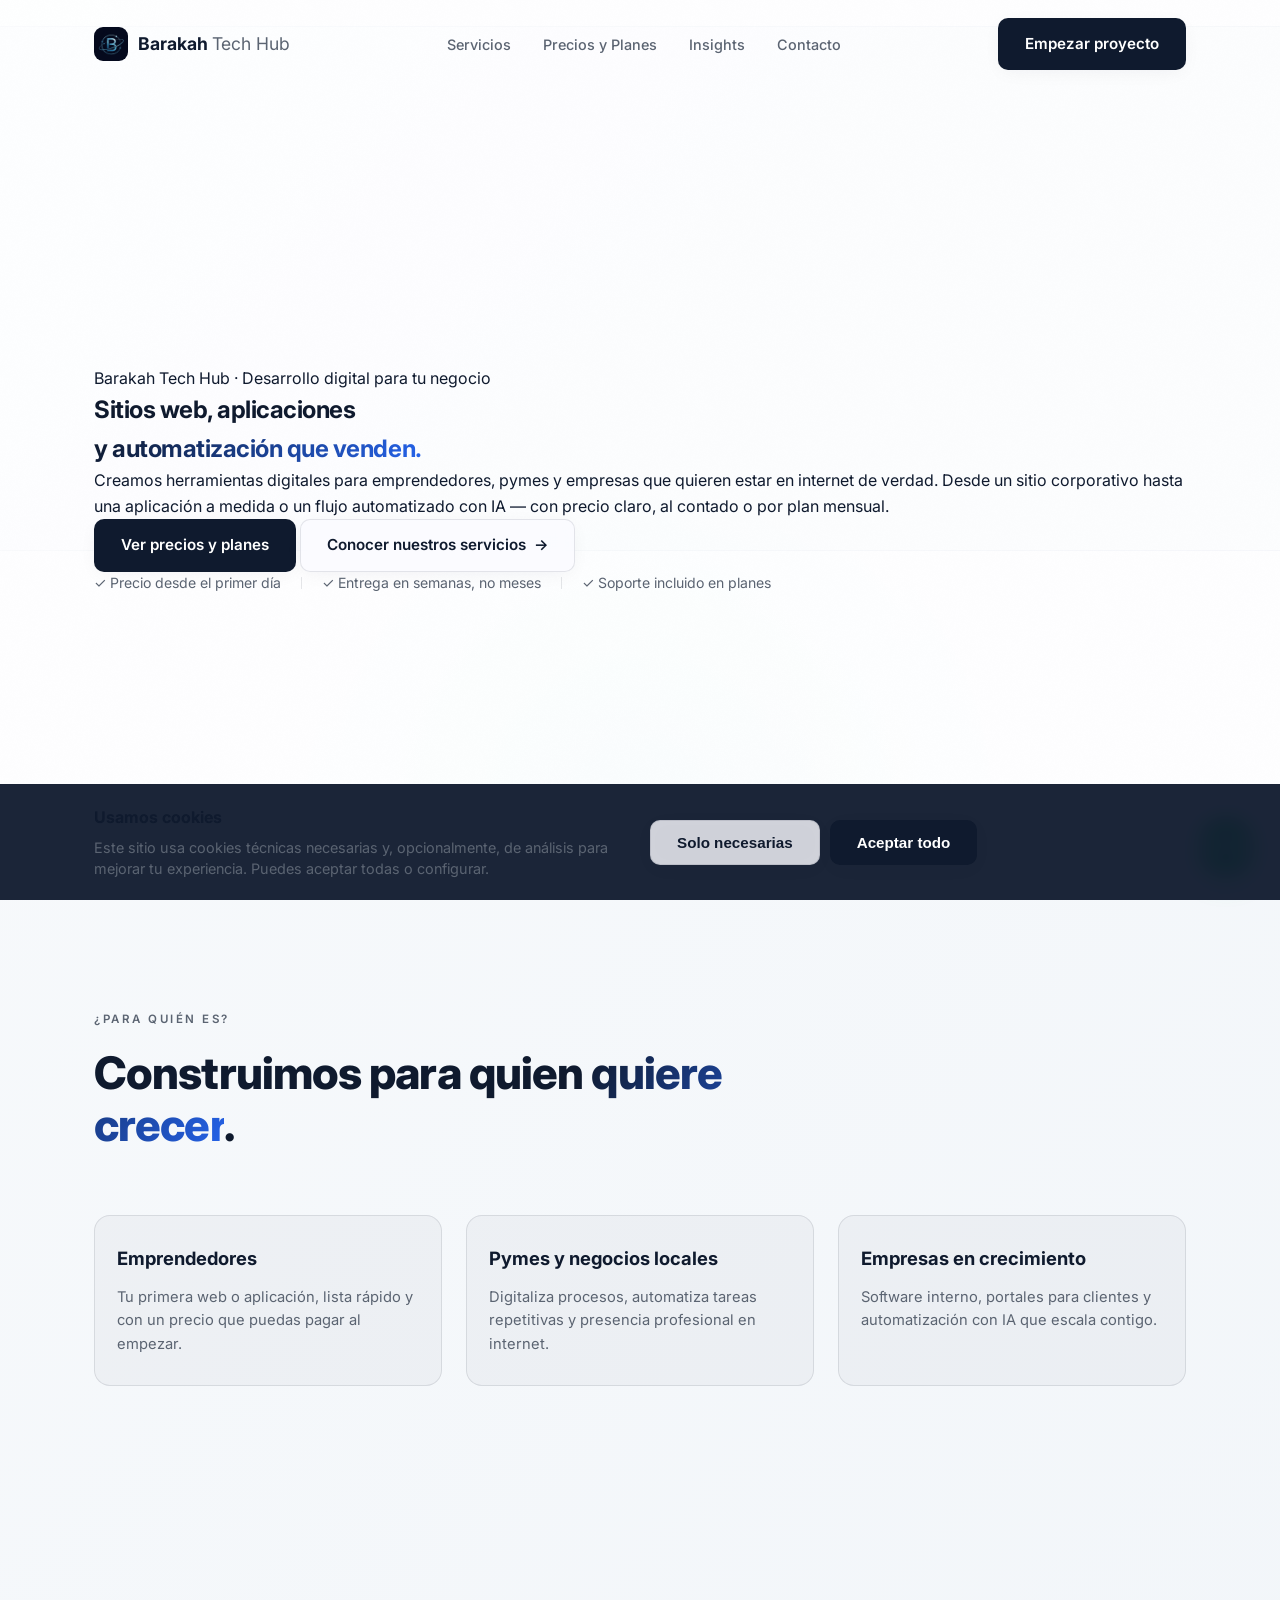
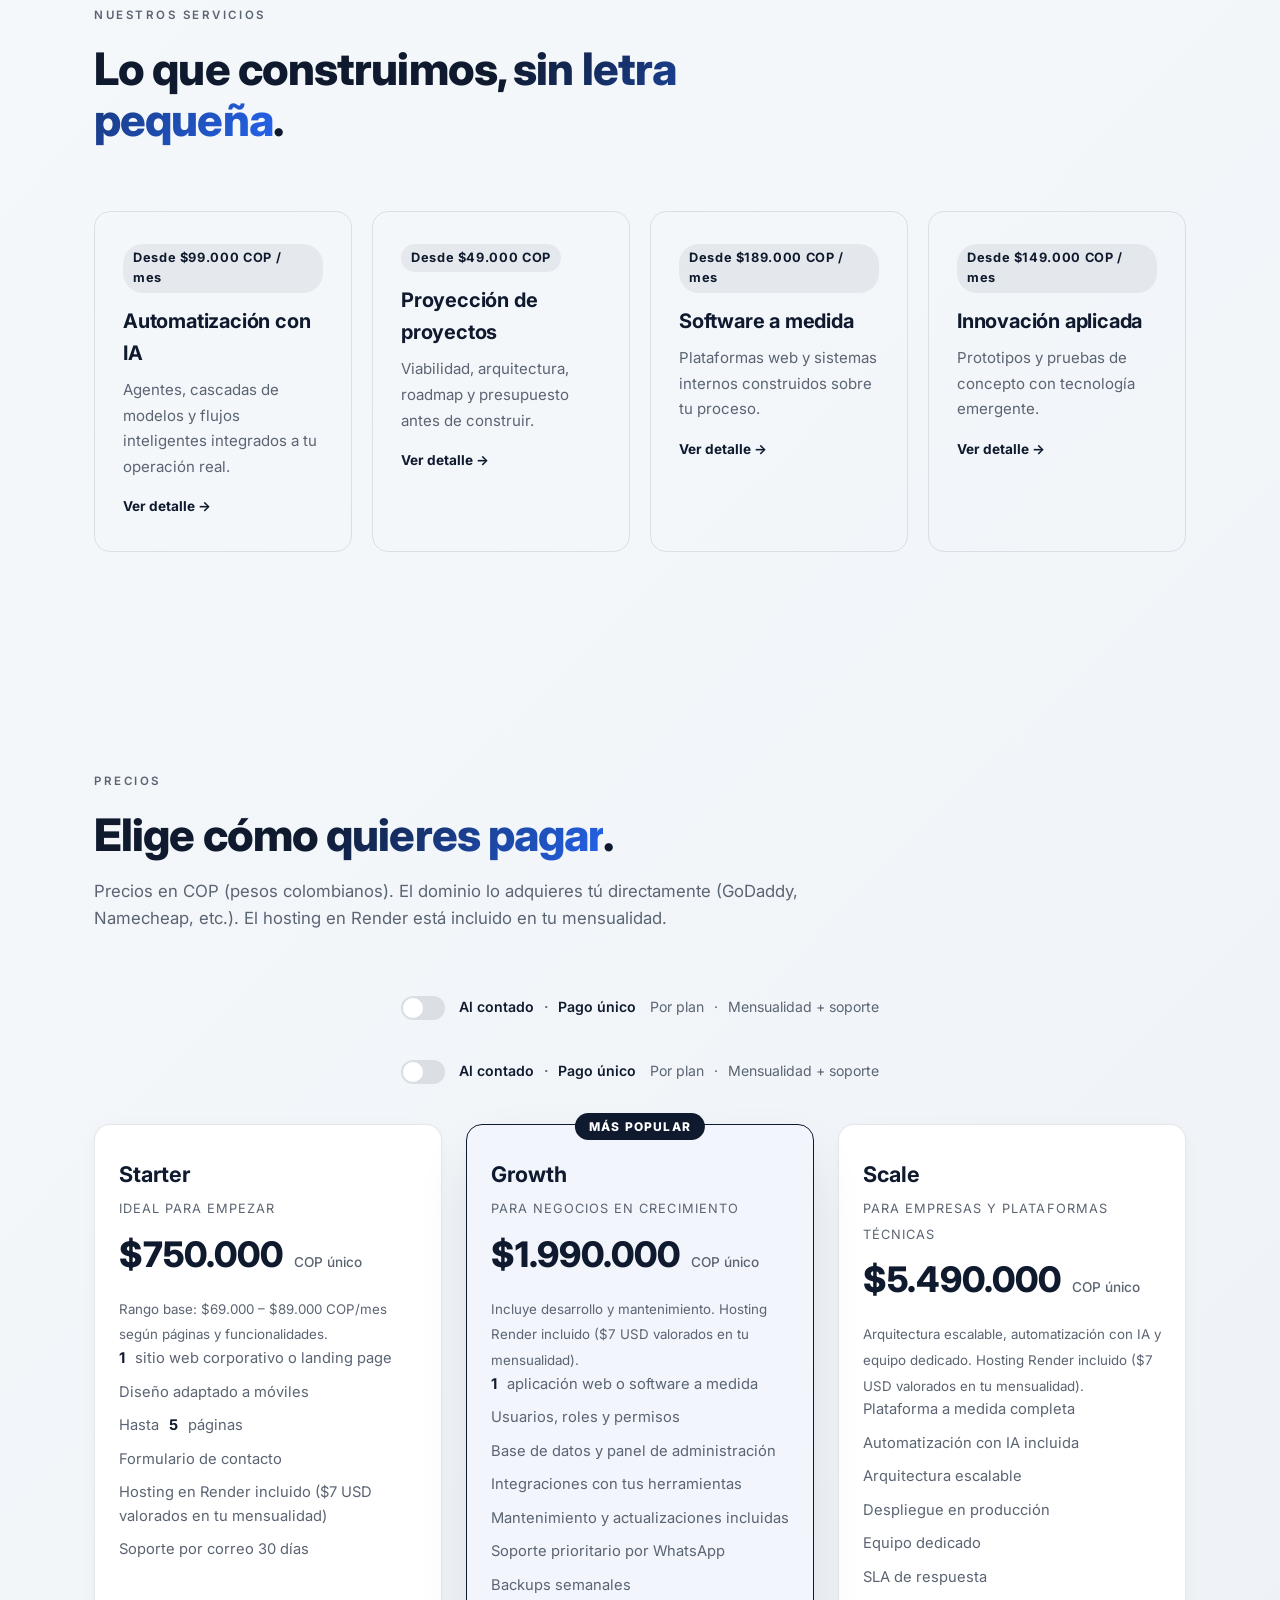
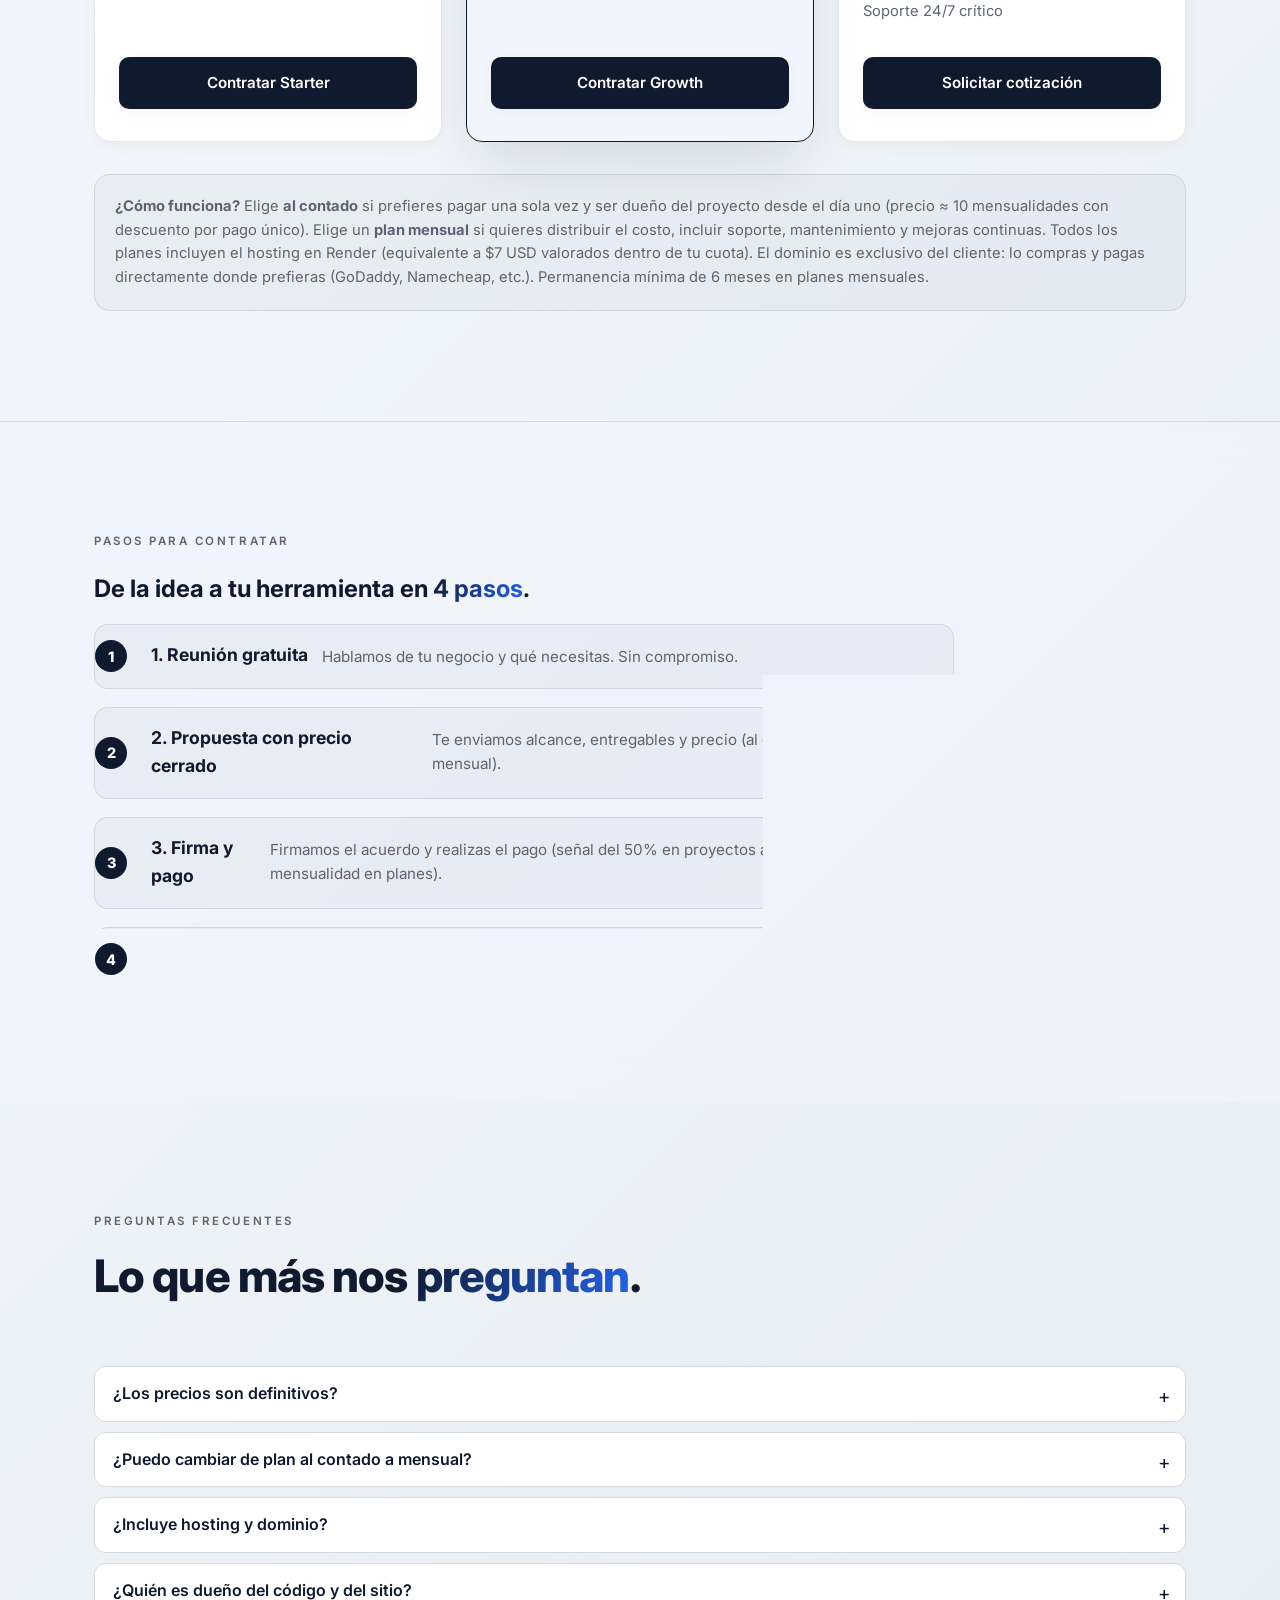
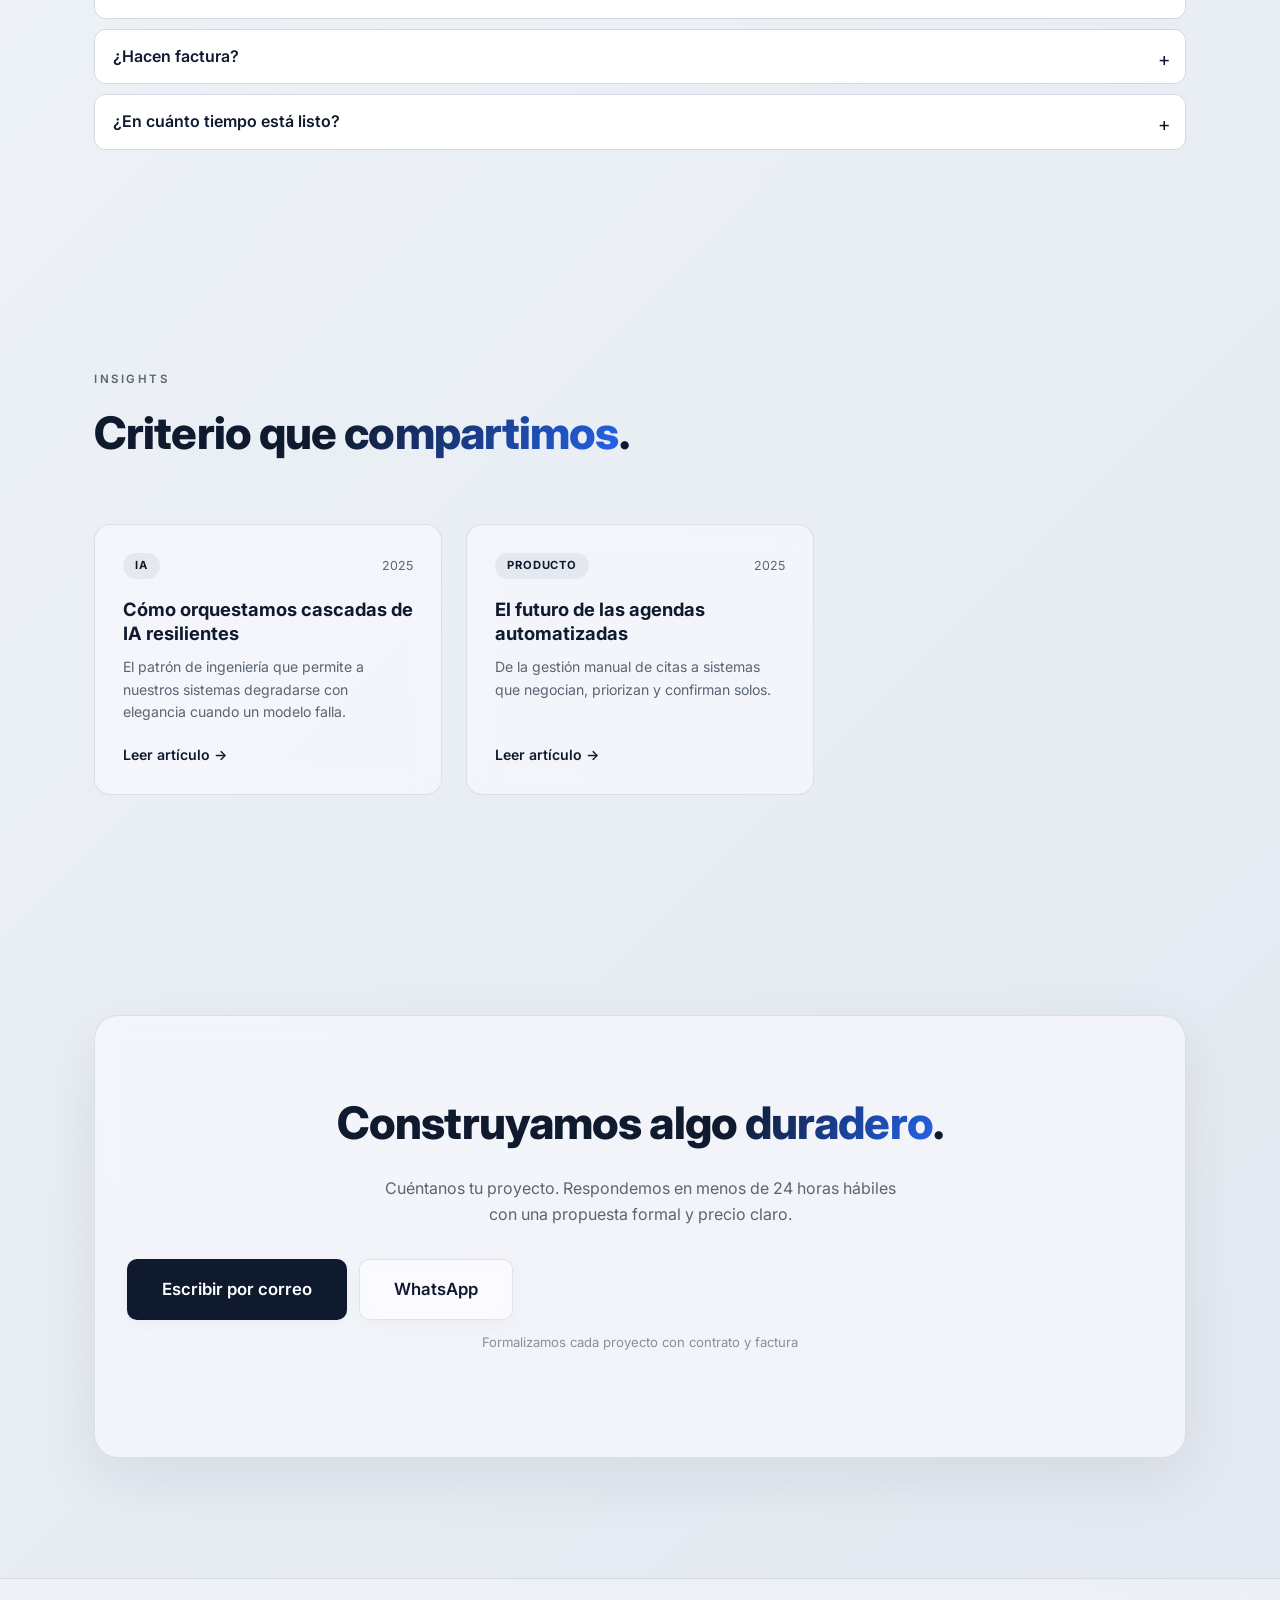
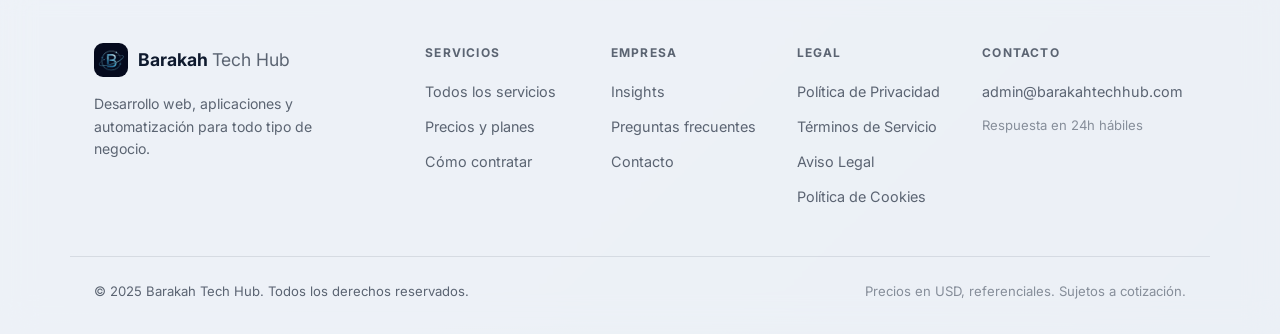
==== commit 0ec1cecd: "fix: fondo visible y precios al contado relacionados a mensualidad" ====
--- a/index.html
+++ b/index.html
@@ -166,6 +166,16 @@
         <span class="toggle-label toggle-label-plan">Por plan <span class="toggle-dot">·</span> Mensualidad + soporte</span>
       </div>
 
+      <div class="pricing-toggle reveal">
+        <label class="toggle">
+          <input type="checkbox" id="planToggle" />
+          <span class="toggle-track"></span>
+          <span class="toggle-thumb"></span>
+        </label>
+        <span class="toggle-label toggle-label-contado">Al contado <span class="toggle-dot">·</span> Pago único</span>
+        <span class="toggle-label toggle-label-plan">Por plan <span class="toggle-dot">·</span> Mensualidad + soporte</span>
+      </div>
+
       <div class="pricing-grid">
         <article class="plan reveal" id="plan-starter">
           <div class="plan-header">
@@ -173,6 +183,7 @@
             <span class="plan-tag">Ideal para empezar</span>
           </div>
           <div class="plan-price-block">
+            <span class="plan-price" id="price-starter-contado">$750.000 <span class="period">COP único</span></span>
             <span class="plan-price plan-price-plan" id="price-starter-plan">Desde <strong>$69.000</strong> <span class="period">COP / mes</span></span>
           </div>
           <div class="plan-note"><small>Rango base: $69.000 – $89.000 COP/mes según páginas y funcionalidades.</small></div>
@@ -197,6 +208,7 @@
             <span class="plan-tag">Para negocios en crecimiento</span>
           </div>
           <div class="plan-price-block">
+            <span class="plan-price" id="price-growth-contado">$1.990.000 <span class="period">COP único</span></span>
             <span class="plan-price plan-price-plan" id="price-growth-plan">Desde <strong>$189.000</strong> <span class="period">COP / mes</span></span>
           </div>
           <div class="plan-note"><small>Incluye desarrollo y mantenimiento. Hosting Render incluido ($7 USD valorados en tu mensualidad).</small></div>
@@ -221,6 +233,7 @@
             <span class="plan-tag">Para empresas y plataformas técnicas</span>
           </div>
           <div class="plan-price-block">
+            <span class="plan-price" id="price-scale-contado">$5.490.000 <span class="period">COP único</span></span>
             <span class="plan-price plan-price-plan" id="price-scale-plan">Desde <strong>$499.000</strong> <span class="period">COP / mes</span></span>
           </div>
           <div class="plan-note"><small>Arquitectura escalable, automatización con IA y equipo dedicado. Hosting Render incluido ($7 USD valorados en tu mensualidad).</small></div>
@@ -241,7 +254,7 @@
       </div>
 
       <div class="pricing-note reveal">
-        <p><strong>¿Cómo funciona?</strong> Todos los planes son mensuales en COP e incluyen el hosting en Render (equivalente a $7 USD valorados dentro de tu cuota). El dominio es exclusivo del cliente: lo compras y pagas directamente donde prefieras (GoDaddy, Namecheap, etc.). Permanencia mínima de 6 meses en planes mensuales. ¿Prefieres pago único al contado? Escríbenos y cotizamos tu proyecto.</p>
+        <p><strong>¿Cómo funciona?</strong> Elige <strong>al contado</strong> si prefieres pagar una sola vez y ser dueño del proyecto desde el día uno (precio ≈ 10 mensualidades con descuento por pago único). Elige un <strong>plan mensual</strong> si quieres distribuir el costo, incluir soporte, mantenimiento y mejoras continuas. Todos los planes incluyen el hosting en Render (equivalente a $7 USD valorados dentro de tu cuota). El dominio es exclusivo del cliente: lo compras y pagas directamente donde prefieras (GoDaddy, Namecheap, etc.). Permanencia mínima de 6 meses en planes mensuales.</p>
       </div>
     </div>
   </section>
--- a/css/styles.css
+++ b/css/styles.css
@@ -25,37 +25,81 @@
 
 body {
   font-family: var(--font);
-  background: var(--bg);
+  background:
+    linear-gradient(135deg,
+      #f8fafc 0%,
+      #f1f5f9 45%,
+      #e2e8f0 100%);
   color: var(--text);
   line-height: 1.6;
   -webkit-font-smoothing: antialiased;
   overflow-x: hidden;
-  /* Crea un stacking context: sin esto, body::before con z-index:-1 se pinta
-     DETRÁS del fondo opaco del body y el fondo institucional nunca se ve. */
   isolation: isolate;
 }
 
-/* ---------- Fondo institucional (póster geométrico BarakahTechHub) ----------
-   Translúcido: la imagen queda perceptible y el logotipo central se ve nítido.
-   El velo es un degradado más opaco a la izquierda (donde vive el texto) y casi
-   transparente a la derecha (zona del nombre), y el póster se desplaza un poco a
-   la derecha para que el nombre no quede detrás del contenido. */
+/* ===== Fondo pintoresco — Opción A: Acuarela creativa (activa) =====
+   Fondo claro con pinceladas de color orgánicas + textura de papel.
+   Ideal para mantener legibilidad con texto oscuro. */
 body::before {
   content: '';
   position: fixed;
   inset: 0;
   z-index: -1;
   background:
-    linear-gradient(107deg,
-      rgba(250, 251, 255, 0.88) 0%,
-      rgba(250, 251, 255, 0.62) 48%,
-      rgba(250, 251, 255, 0.25) 100%),
-    url('../img/fondo-barakah.png') 58% 50% / cover no-repeat;
+    linear-gradient(135deg,
+      rgba(248, 250, 255, 0.92) 0%,
+      rgba(240, 244, 252, 0.88) 55%,
+      rgba(232, 238, 248, 0.85) 100%),
+    radial-gradient(circle at 20% 25%, rgba(99, 102, 241, 0.14) 0%, transparent 45%),
+    radial-gradient(circle at 80% 75%, rgba(236, 72, 153, 0.11) 0%, transparent 45%),
+    radial-gradient(circle at 50% 90%, rgba(16, 185, 129, 0.08) 0%, transparent 35%),
+    url('../img/fondo-barakah.png') 50% 50% / cover no-repeat;
+  background-blend-mode: overlay, overlay, overlay, normal, normal;
   pointer-events: none;
 }
 
-/* El fondo ahora es la imagen institucional: se apagan las decoraciones generativas previas */
+/* Textura de papel/lámina suave para sensación pintoresca */
+body::after {
+  content: '';
+  position: fixed;
+  inset: 0;
+  z-index: -1;
+  opacity: 0.18;
+  background-image: url("data:image/svg+xml,%3Csvg width='200' height='200' viewBox='0 0 200 200' xmlns='http://www.w3.org/2000/svg'%3E%3Cfilter id='n'%3E%3CfeTurbulence type='fractalNoise' baseFrequency='0.9' numOctaves='4' stitchTiles='stitch'/%3E%3CfeColorMatrix type='matrix' values='0 0 0 0 0.85  0 0 0 0 0.85  0 0 0 0 0.85  0 0 0 0.4 0'/%3E%3C/filter%3E%3Crect width='100%25' height='100%25' filter='url(%23n)'/%3E%3C/svg%3E");
+  pointer-events: none;
+}
+
+/* Se apagan decoraciones generativas previas para no recargar */
 .grid-lines, .glow, .bg-path, .bg-path-thin, .bg-node, .bg-ray { display: none; }
+
+/* ===== Opción B: Noche tecnológica (descomenta para usar) =====
+body::before {
+  background:
+    radial-gradient(circle at 10% 10%, rgba(76, 29, 149, 0.35) 0%, transparent 35%),
+    radial-gradient(circle at 90% 90%, rgba(59, 130, 246, 0.25) 0%, transparent 35%),
+    linear-gradient(135deg, #0f172a 0%, #1e1b4b 50%, #312e81 100%);
+  background-blend-mode: normal, normal, normal;
+}
+body { --text: #f8fafc; --text-muted: #cbd5e1; --accent: #22d3ee; }
+.plan, .audience-card, .service { background: rgba(30, 41, 59, 0.6); border-color: rgba(255,255,255,0.08); color: var(--text); }
+*/
+
+/* ===== Opción C: Lienzo texturado (descomenta para usar) =====
+body::before {
+  background:
+    linear-gradient(180deg, #fdfbfb 0%, #f2ede9 100%),
+    url('../img/fondo-barakah.png') 50% 50% / cover no-repeat;
+  background-blend-mode: soft-light, normal;
+}
+body::after { opacity: 0.35; }
+*/
+
+/* ===== Opción D: Geometría viva (descomenta para usar) =====
+body::before {
+  background:
+    linear-gradient(120deg, #f0f9ff 0%, #e0e7ff 50%, #fce7f3 100%);
+}
+*/
 
 
 .container { max-width: 1140px; margin: 0 auto; padding: 0 24px; }
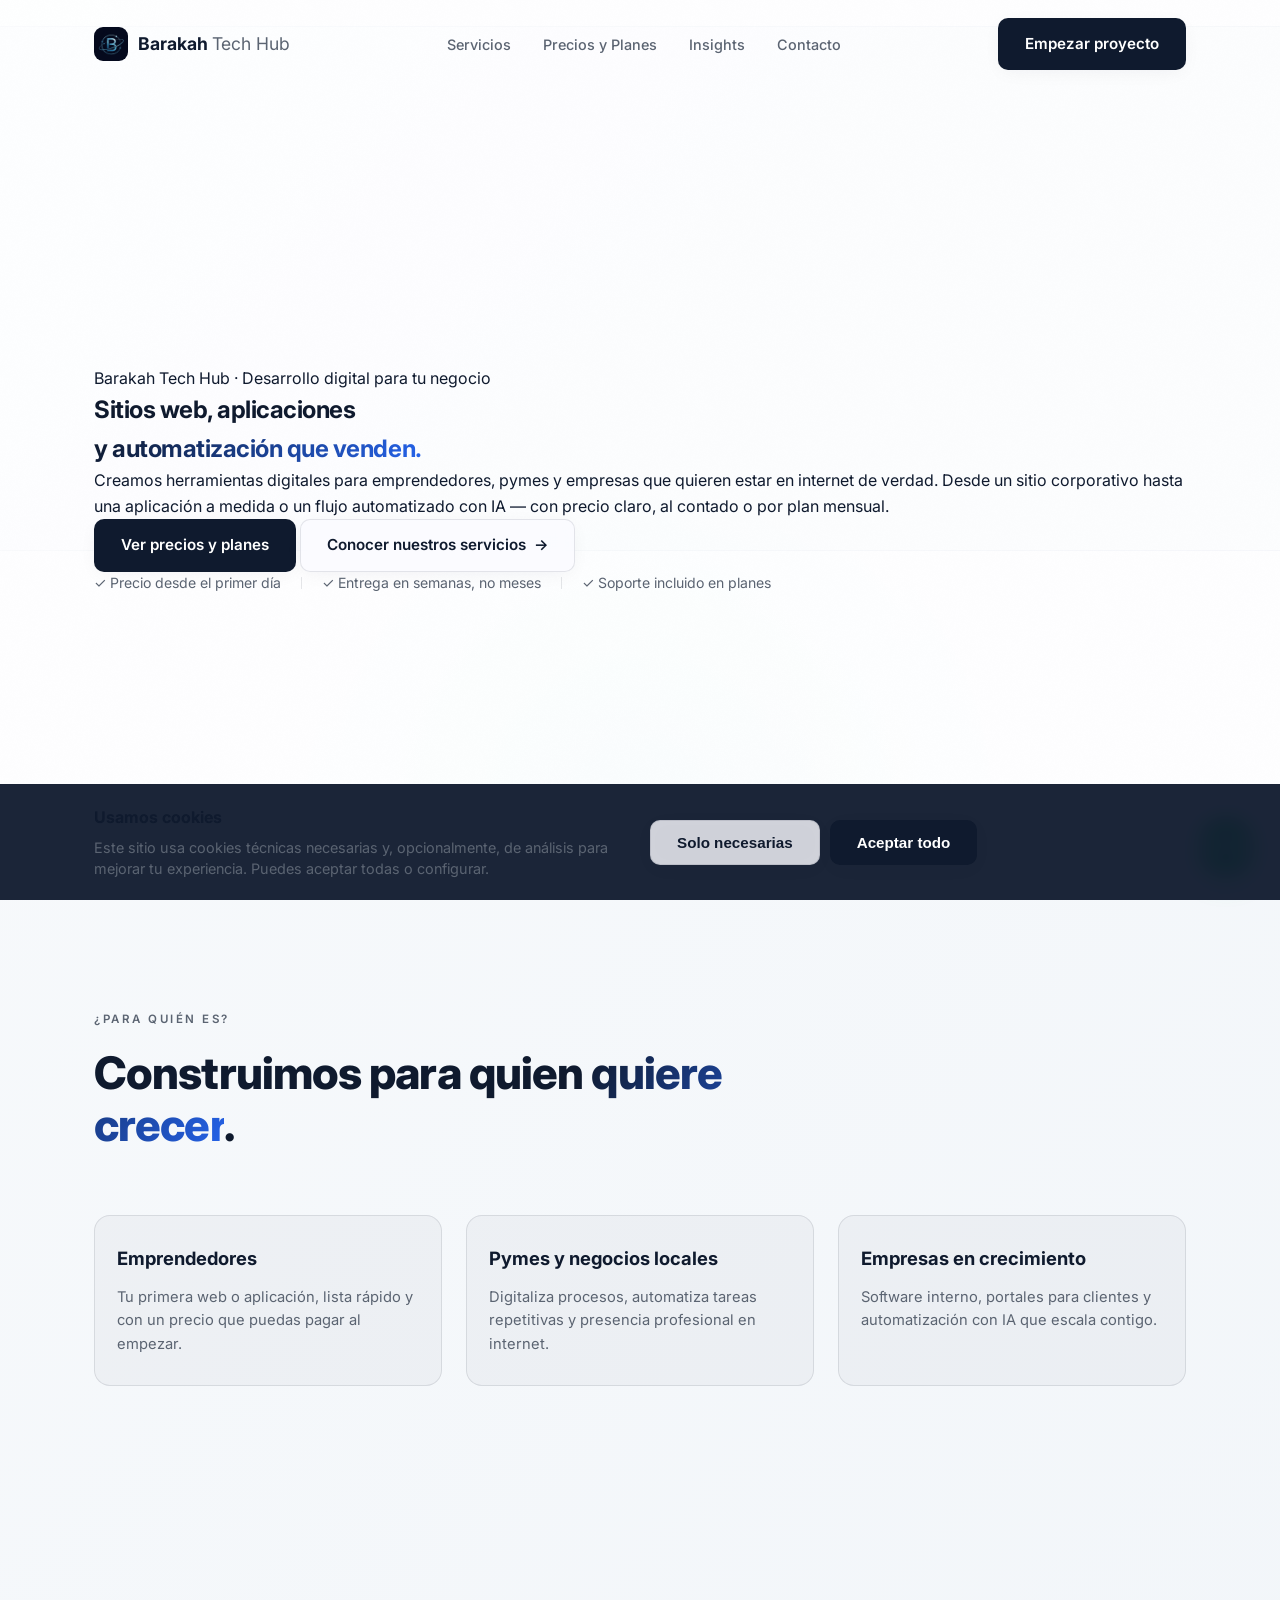
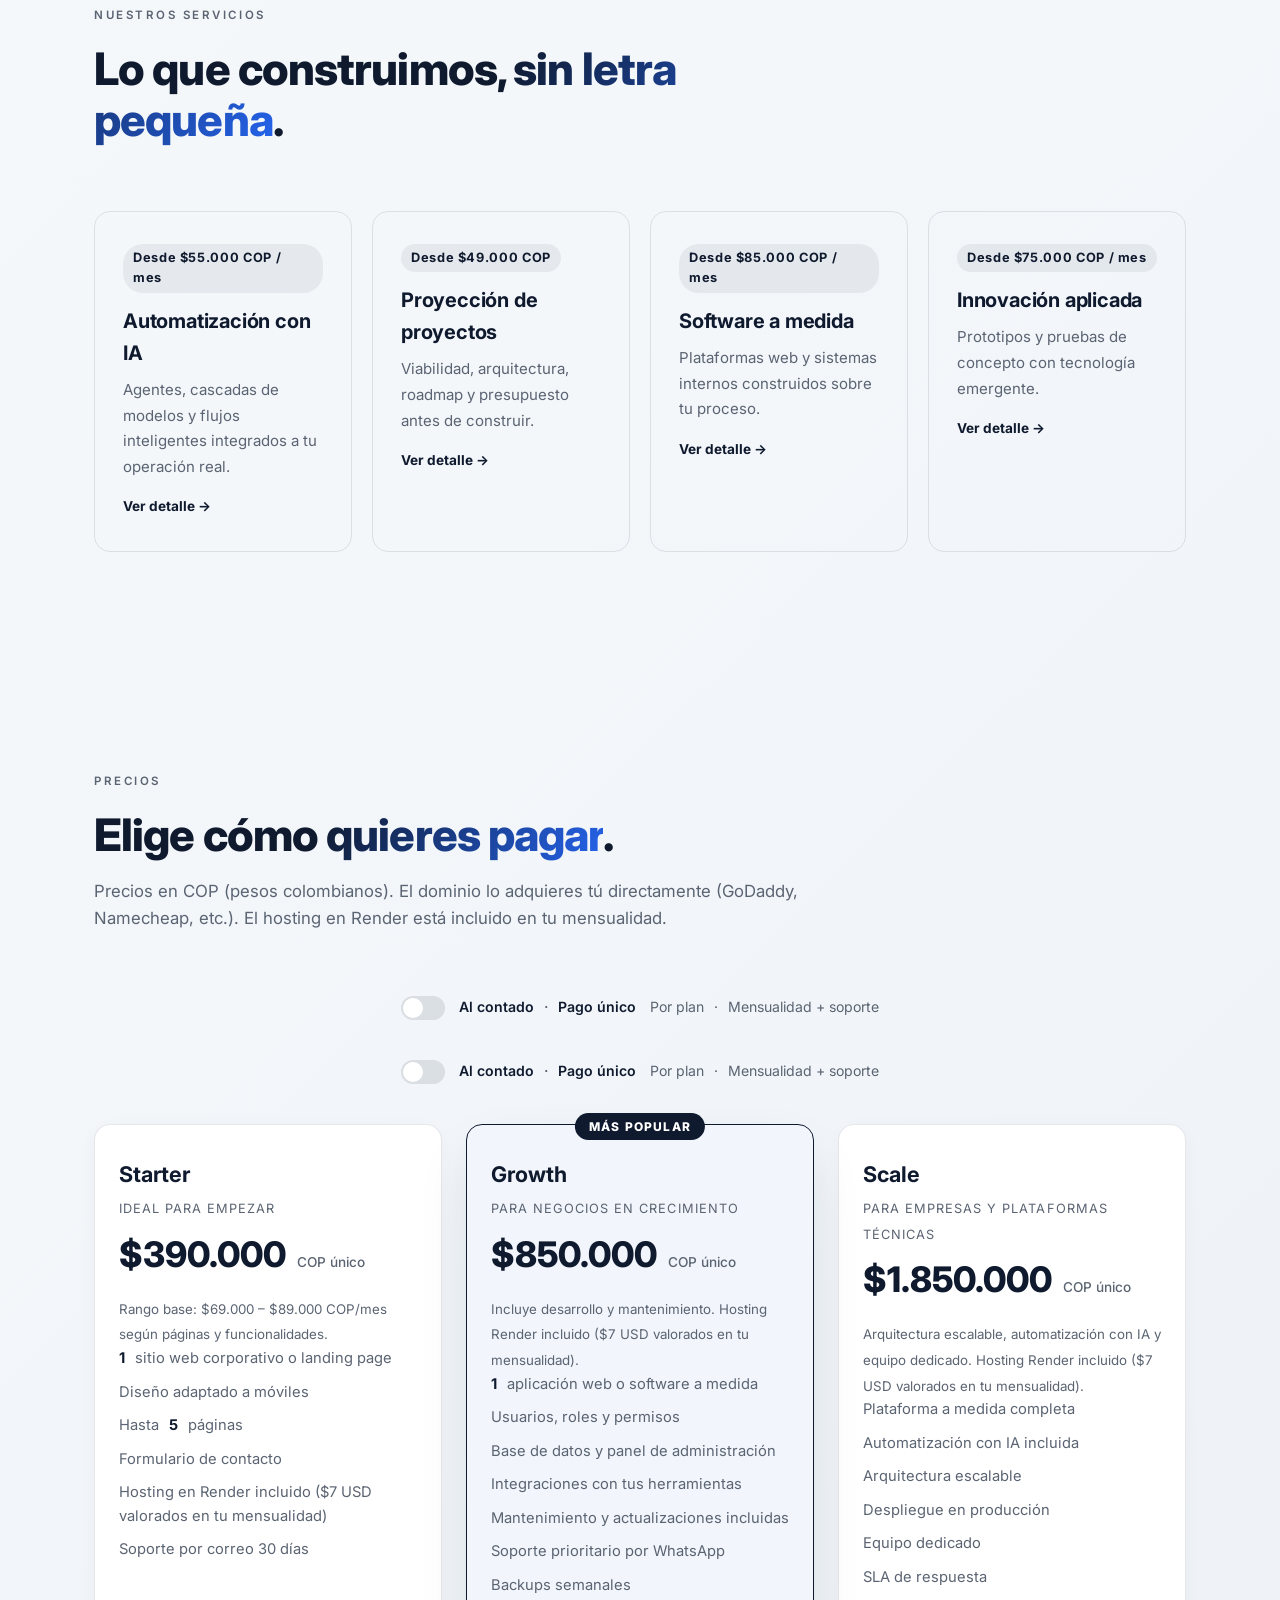
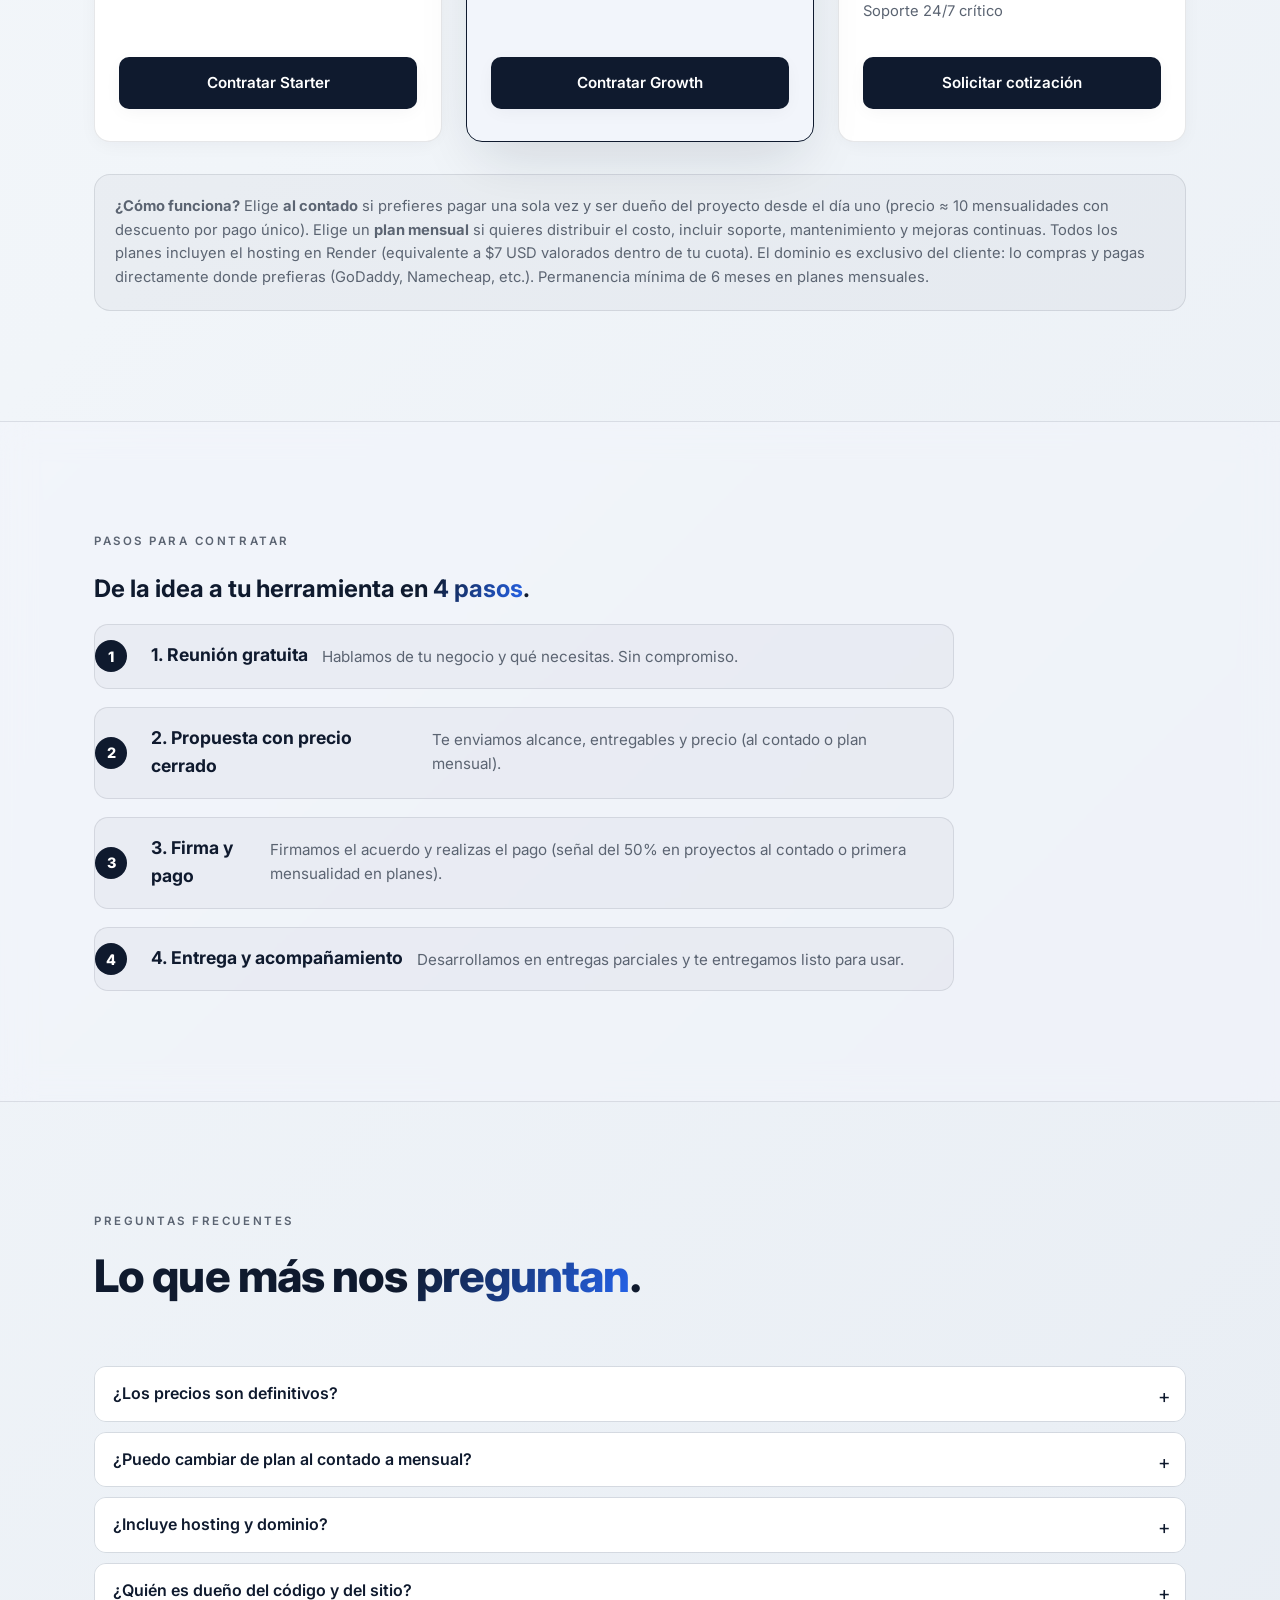
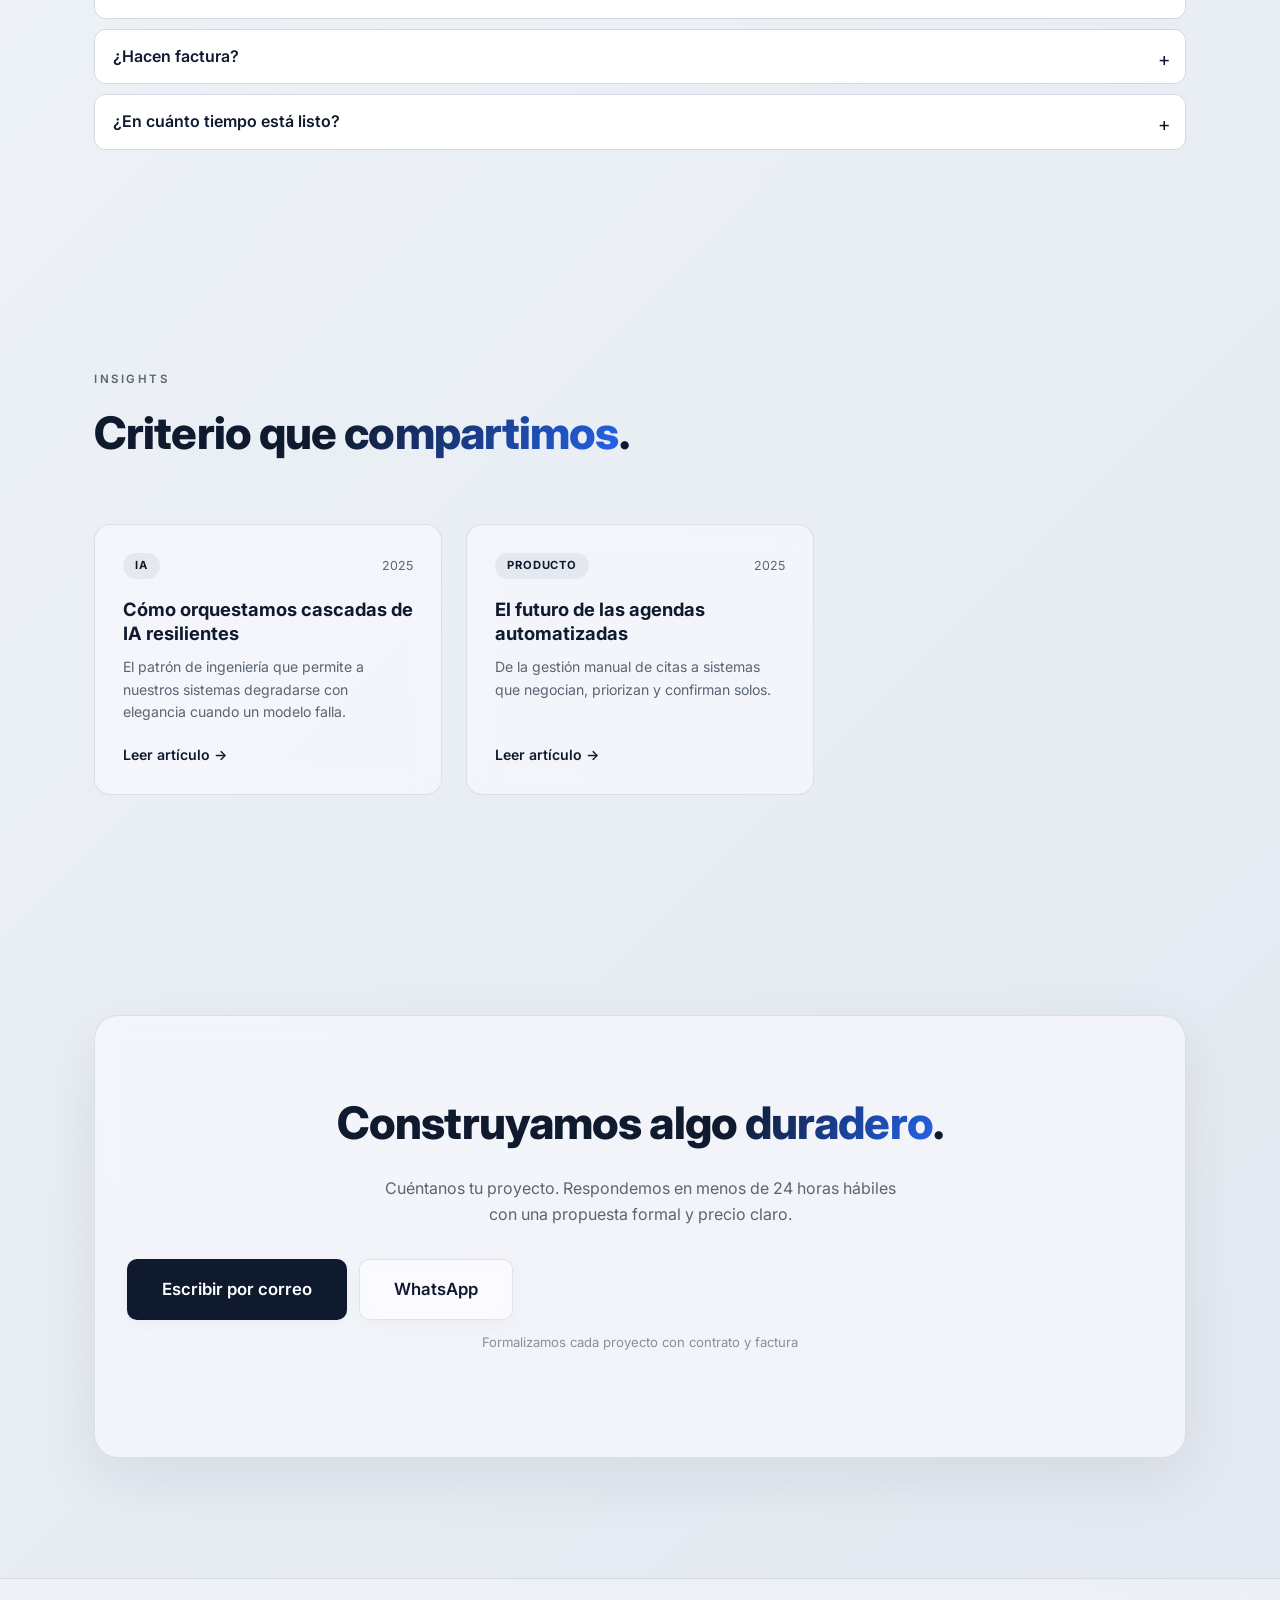
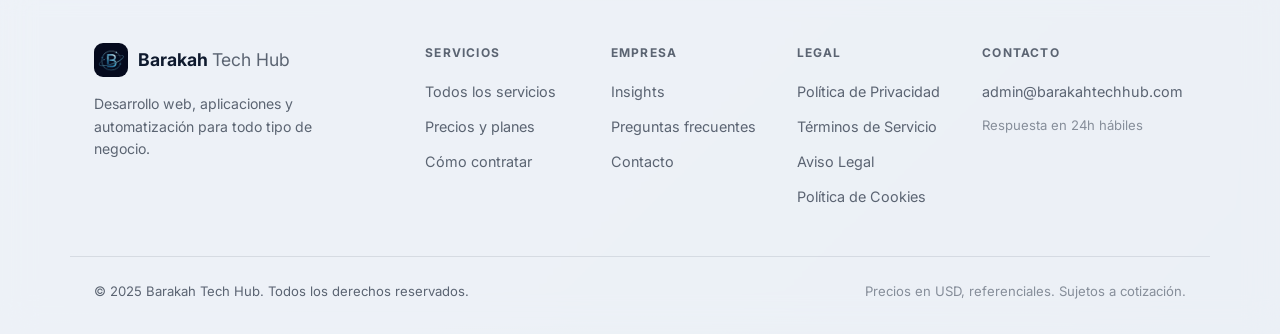
==== commit 9d458b29: "feat: precios más accesibles y económicos en COP" ====
--- a/index.html
+++ b/index.html
@@ -120,7 +120,7 @@
       </div>
       <div class="services-grid">
         <a class="service reveal" href="servicios/automatizacion-ia.html">
-          <div class="service-badge">Desde $99.000 COP / mes</div>
+          <div class="service-badge">Desde $55.000 COP / mes</div>
           <h3>Automatización con IA</h3>
           <p>Agentes, cascadas de modelos y flujos inteligentes integrados a tu operación real.</p>
           <span class="service-link">Ver detalle →</span>
@@ -132,13 +132,13 @@
           <span class="service-link">Ver detalle →</span>
         </a>
         <a class="service reveal delay-2" href="servicios/software-medida.html">
-          <div class="service-badge">Desde $189.000 COP / mes</div>
+          <div class="service-badge">Desde $85.000 COP / mes</div>
           <h3>Software a medida</h3>
           <p>Plataformas web y sistemas internos construidos sobre tu proceso.</p>
           <span class="service-link">Ver detalle →</span>
         </a>
         <a class="service reveal delay-3" href="servicios/innovacion-aplicada.html">
-          <div class="service-badge">Desde $149.000 COP / mes</div>
+          <div class="service-badge">Desde $75.000 COP / mes</div>
           <h3>Innovación aplicada</h3>
           <p>Prototipos y pruebas de concepto con tecnología emergente.</p>
           <span class="service-link">Ver detalle →</span>
@@ -183,8 +183,8 @@
             <span class="plan-tag">Ideal para empezar</span>
           </div>
           <div class="plan-price-block">
-            <span class="plan-price" id="price-starter-contado">$750.000 <span class="period">COP único</span></span>
-            <span class="plan-price plan-price-plan" id="price-starter-plan">Desde <strong>$69.000</strong> <span class="period">COP / mes</span></span>
+            <span class="plan-price" id="price-starter-contado">$390.000 <span class="period">COP único</span></span>
+            <span class="plan-price plan-price-plan" id="price-starter-plan">Desde <strong>$45.000</strong> <span class="period">COP / mes</span></span>
           </div>
           <div class="plan-note"><small>Rango base: $69.000 – $89.000 COP/mes según páginas y funcionalidades.</small></div>
           <ul class="plan-features">
@@ -208,8 +208,8 @@
             <span class="plan-tag">Para negocios en crecimiento</span>
           </div>
           <div class="plan-price-block">
-            <span class="plan-price" id="price-growth-contado">$1.990.000 <span class="period">COP único</span></span>
-            <span class="plan-price plan-price-plan" id="price-growth-plan">Desde <strong>$189.000</strong> <span class="period">COP / mes</span></span>
+            <span class="plan-price" id="price-growth-contado">$850.000 <span class="period">COP único</span></span>
+            <span class="plan-price plan-price-plan" id="price-growth-plan">Desde <strong>$85.000</strong> <span class="period">COP / mes</span></span>
           </div>
           <div class="plan-note"><small>Incluye desarrollo y mantenimiento. Hosting Render incluido ($7 USD valorados en tu mensualidad).</small></div>
           <ul class="plan-features">
@@ -233,8 +233,8 @@
             <span class="plan-tag">Para empresas y plataformas técnicas</span>
           </div>
           <div class="plan-price-block">
-            <span class="plan-price" id="price-scale-contado">$5.490.000 <span class="period">COP único</span></span>
-            <span class="plan-price plan-price-plan" id="price-scale-plan">Desde <strong>$499.000</strong> <span class="period">COP / mes</span></span>
+            <span class="plan-price" id="price-scale-contado">$1.850.000 <span class="period">COP único</span></span>
+            <span class="plan-price plan-price-plan" id="price-scale-plan">Desde <strong>$185.000</strong> <span class="period">COP / mes</span></span>
           </div>
           <div class="plan-note"><small>Arquitectura escalable, automatización con IA y equipo dedicado. Hosting Render incluido ($7 USD valorados en tu mensualidad).</small></div>
           <ul class="plan-features">
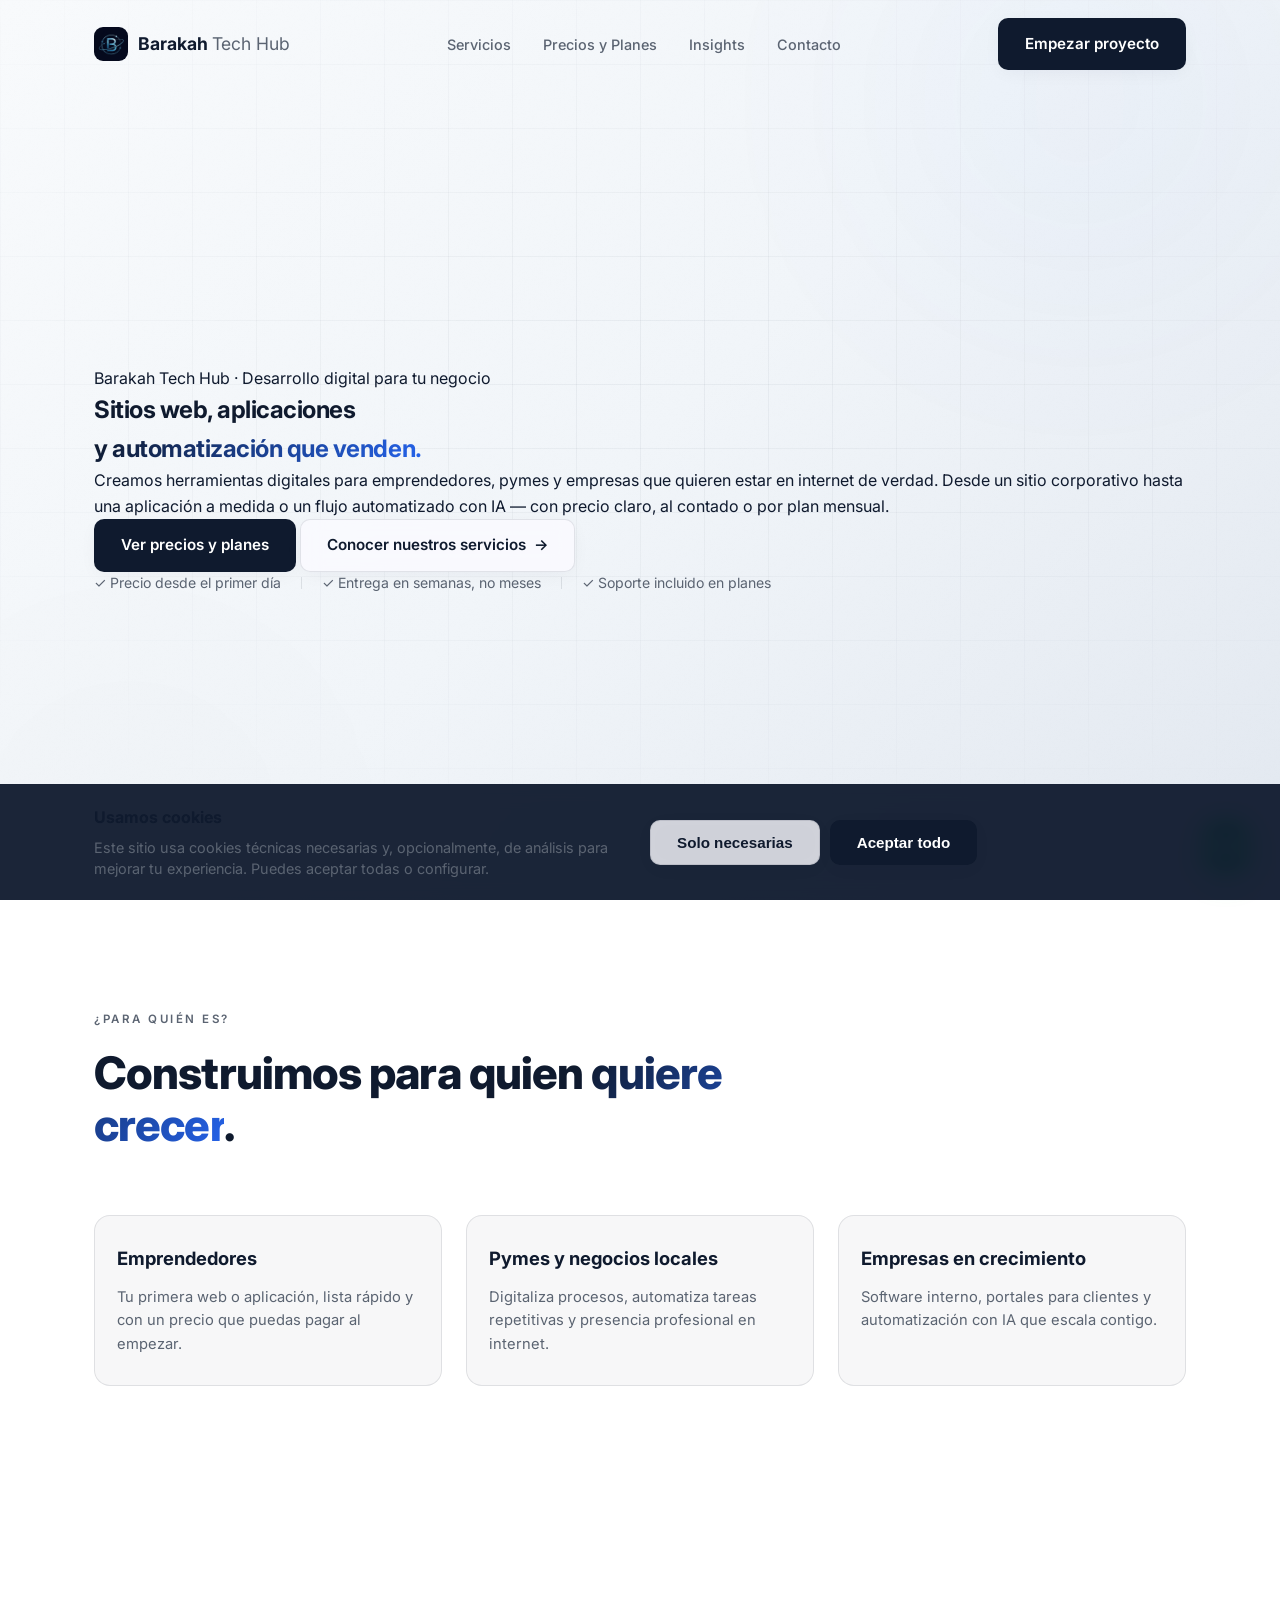
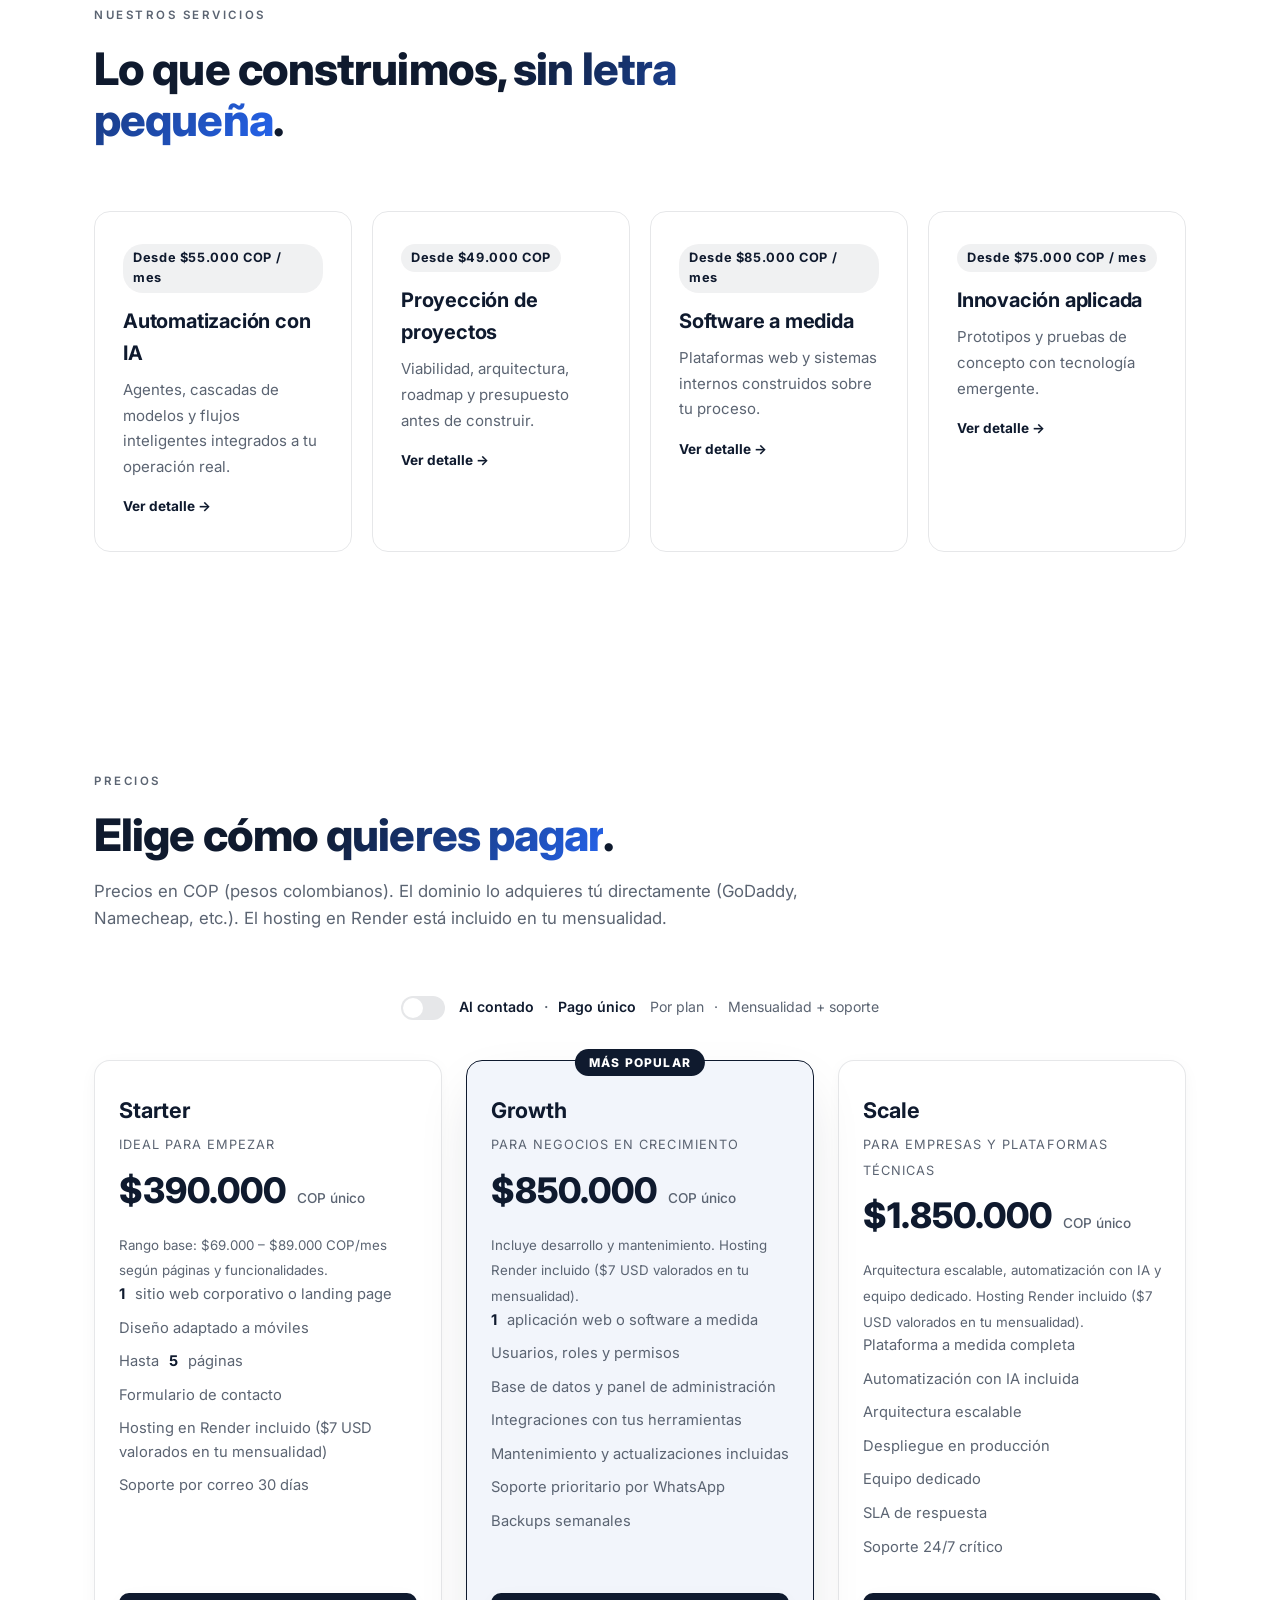
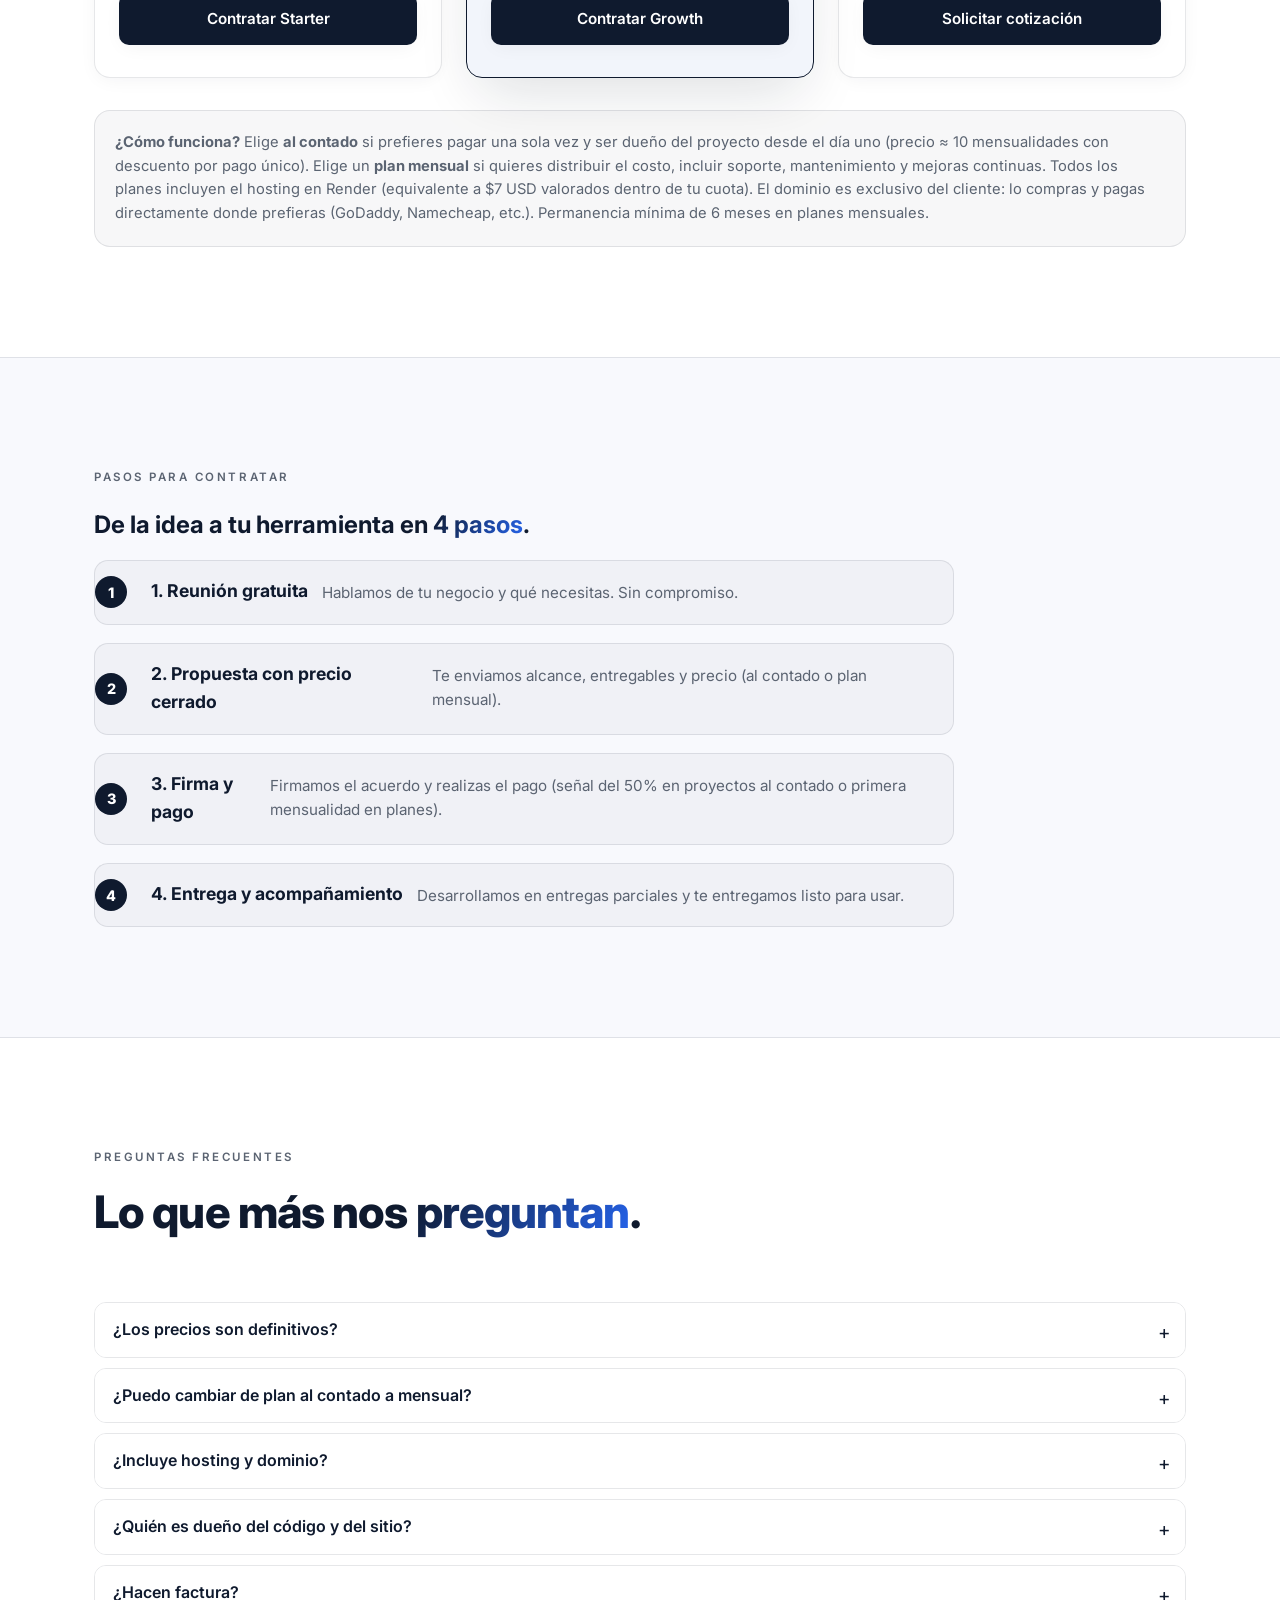
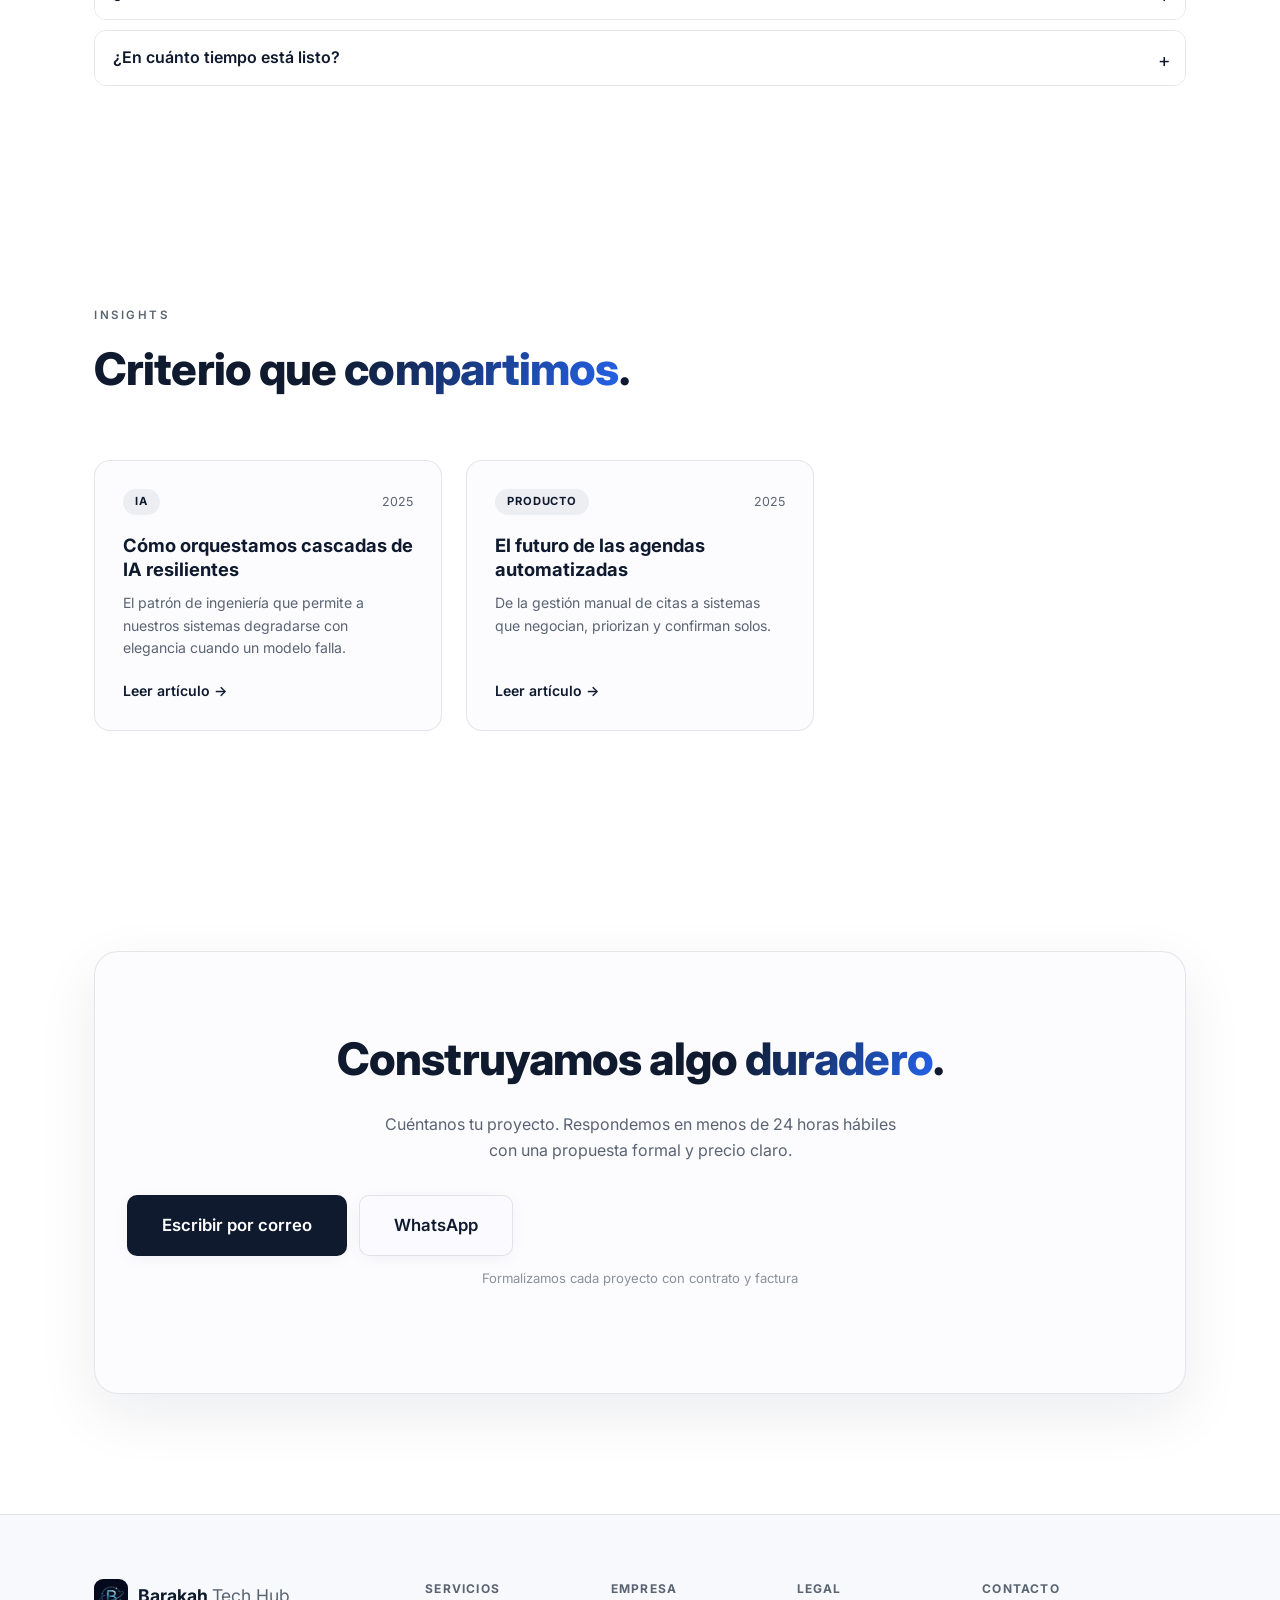
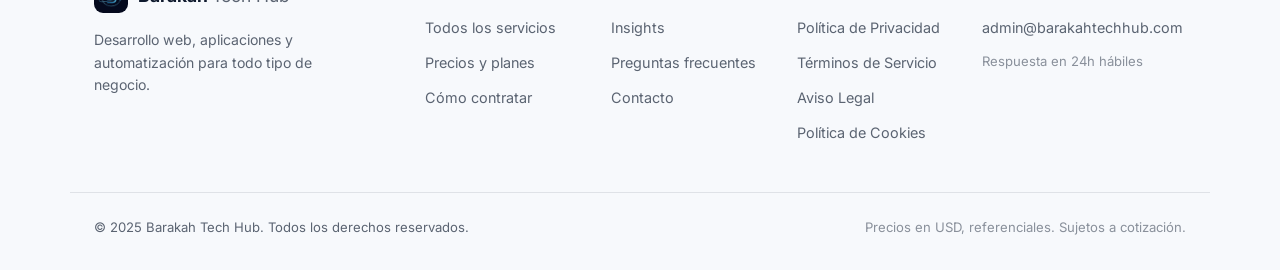
==== commit 69e88f5c: "fix: fondo visible y toggle único de precios" ====
--- a/index.html
+++ b/index.html
@@ -166,16 +166,6 @@
         <span class="toggle-label toggle-label-plan">Por plan <span class="toggle-dot">·</span> Mensualidad + soporte</span>
       </div>
 
-      <div class="pricing-toggle reveal">
-        <label class="toggle">
-          <input type="checkbox" id="planToggle" />
-          <span class="toggle-track"></span>
-          <span class="toggle-thumb"></span>
-        </label>
-        <span class="toggle-label toggle-label-contado">Al contado <span class="toggle-dot">·</span> Pago único</span>
-        <span class="toggle-label toggle-label-plan">Por plan <span class="toggle-dot">·</span> Mensualidad + soporte</span>
-      </div>
-
       <div class="pricing-grid">
         <article class="plan reveal" id="plan-starter">
           <div class="plan-header">
--- a/css/styles.css
+++ b/css/styles.css
@@ -25,11 +25,7 @@
 
 body {
   font-family: var(--font);
-  background:
-    linear-gradient(135deg,
-      #f8fafc 0%,
-      #f1f5f9 45%,
-      #e2e8f0 100%);
+  background: transparent;
   color: var(--text);
   line-height: 1.6;
   -webkit-font-smoothing: antialiased;
@@ -37,9 +33,7 @@
   isolation: isolate;
 }
 
-/* ===== Fondo pintoresco — Opción A: Acuarela creativa (activa) =====
-   Fondo claro con pinceladas de color orgánicas + textura de papel.
-   Ideal para mantener legibilidad con texto oscuro. */
+/* ===== Fondo pintoresco visible siempre ===== */
 body::before {
   content: '';
   position: fixed;
@@ -47,61 +41,30 @@
   z-index: -1;
   background:
     linear-gradient(135deg,
-      rgba(248, 250, 255, 0.92) 0%,
-      rgba(240, 244, 252, 0.88) 55%,
-      rgba(232, 238, 248, 0.85) 100%),
-    radial-gradient(circle at 20% 25%, rgba(99, 102, 241, 0.14) 0%, transparent 45%),
-    radial-gradient(circle at 80% 75%, rgba(236, 72, 153, 0.11) 0%, transparent 45%),
-    radial-gradient(circle at 50% 90%, rgba(16, 185, 129, 0.08) 0%, transparent 35%),
-    url('../img/fondo-barakah.png') 50% 50% / cover no-repeat;
-  background-blend-mode: overlay, overlay, overlay, normal, normal;
+      #f8fafc 0%,
+      #f1f5f9 50%,
+      #e2e8f0 100%),
+    radial-gradient(circle at 25% 30%, rgba(99, 102, 241, 0.10) 0%, transparent 40%),
+    radial-gradient(circle at 75% 70%, rgba(236, 72, 153, 0.08) 0%, transparent 40%),
+    radial-gradient(circle at 50% 90%, rgba(16, 185, 129, 0.06) 0%, transparent 30%);
+  background-blend-mode: normal, overlay, overlay, overlay;
   pointer-events: none;
 }
 
-/* Textura de papel/lámina suave para sensación pintoresca */
+/* Textura de papel sutil para sensación ilustración */
 body::after {
   content: '';
   position: fixed;
   inset: 0;
   z-index: -1;
-  opacity: 0.18;
-  background-image: url("data:image/svg+xml,%3Csvg width='200' height='200' viewBox='0 0 200 200' xmlns='http://www.w3.org/2000/svg'%3E%3Cfilter id='n'%3E%3CfeTurbulence type='fractalNoise' baseFrequency='0.9' numOctaves='4' stitchTiles='stitch'/%3E%3CfeColorMatrix type='matrix' values='0 0 0 0 0.85  0 0 0 0 0.85  0 0 0 0 0.85  0 0 0 0.4 0'/%3E%3C/filter%3E%3Crect width='100%25' height='100%25' filter='url(%23n)'/%3E%3C/svg%3E");
+  opacity: 0.12;
+  background-image: url("data:image/svg+xml,%3Csvg width='200' height='200' viewBox='0 0 200 200' xmlns='http://www.w3.org/2000/svg'%3E%3Cfilter id='n'%3E%3CfeTurbulence type='fractalNoise' baseFrequency='0.8' numOctaves='3' stitchTiles='stitch'/%3E%3CfeColorMatrix type='matrix' values='0 0 0 0 0.9  0 0 0 0 0.9  0 0 0 0 0.9  0 0 0 0.3 0'/%3E%3C/filter%3E%3Crect width='100%25' height='100%25' filter='url(%23n)'/%3E%3C/svg%3E");
   pointer-events: none;
 }
 
-/* Se apagan decoraciones generativas previas para no recargar */
-.grid-lines, .glow, .bg-path, .bg-path-thin, .bg-node, .bg-ray { display: none; }
-
-/* ===== Opción B: Noche tecnológica (descomenta para usar) =====
-body::before {
-  background:
-    radial-gradient(circle at 10% 10%, rgba(76, 29, 149, 0.35) 0%, transparent 35%),
-    radial-gradient(circle at 90% 90%, rgba(59, 130, 246, 0.25) 0%, transparent 35%),
-    linear-gradient(135deg, #0f172a 0%, #1e1b4b 50%, #312e81 100%);
-  background-blend-mode: normal, normal, normal;
-}
-body { --text: #f8fafc; --text-muted: #cbd5e1; --accent: #22d3ee; }
-.plan, .audience-card, .service { background: rgba(30, 41, 59, 0.6); border-color: rgba(255,255,255,0.08); color: var(--text); }
-*/
-
-/* ===== Opción C: Lienzo texturado (descomenta para usar) =====
-body::before {
-  background:
-    linear-gradient(180deg, #fdfbfb 0%, #f2ede9 100%),
-    url('../img/fondo-barakah.png') 50% 50% / cover no-repeat;
-  background-blend-mode: soft-light, normal;
-}
-body::after { opacity: 0.35; }
-*/
-
-/* ===== Opción D: Geometría viva (descomenta para usar) =====
-body::before {
-  background:
-    linear-gradient(120deg, #f0f9ff 0%, #e0e7ff 50%, #fce7f3 100%);
-}
-*/
-
-
+/* ===== Fondo pintoresco — Opción A: Acuarela creativa (activa) =====
+   Fondo claro con pinceladas de color orgánicas + textura de papel.
+   Ideal para mantener legibilidad con texto oscuro. */
 .container { max-width: 1140px; margin: 0 auto; padding: 0 24px; }
 
 ::selection { background: rgba(15, 26, 46, 0.85); color: #fff; }
@@ -888,3 +851,4 @@
 .price-value { font-size: 1.1rem; font-weight: 700; color: var(--text); }
 .price-value strong { color: var(--accent); }
 .price-note { margin-top: 12px; font-size: 0.88rem; color: var(--text-muted); }
+
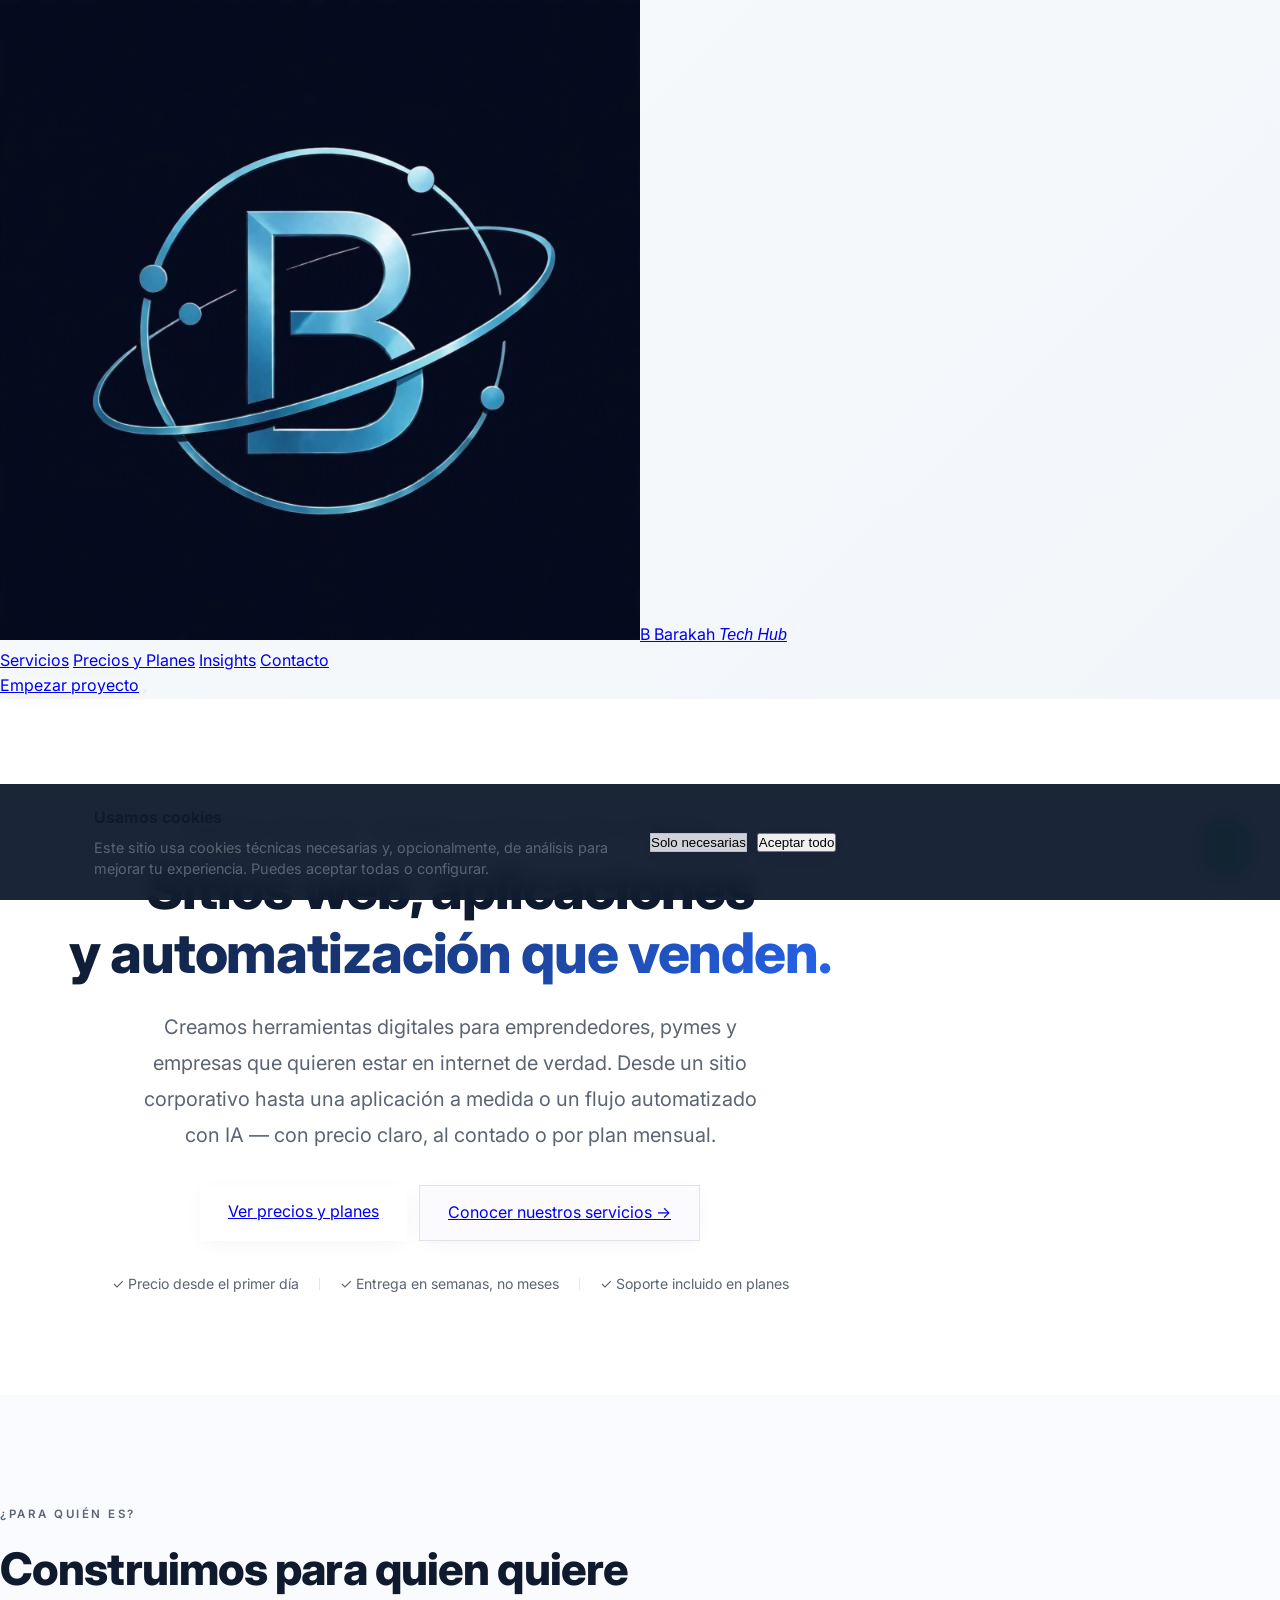
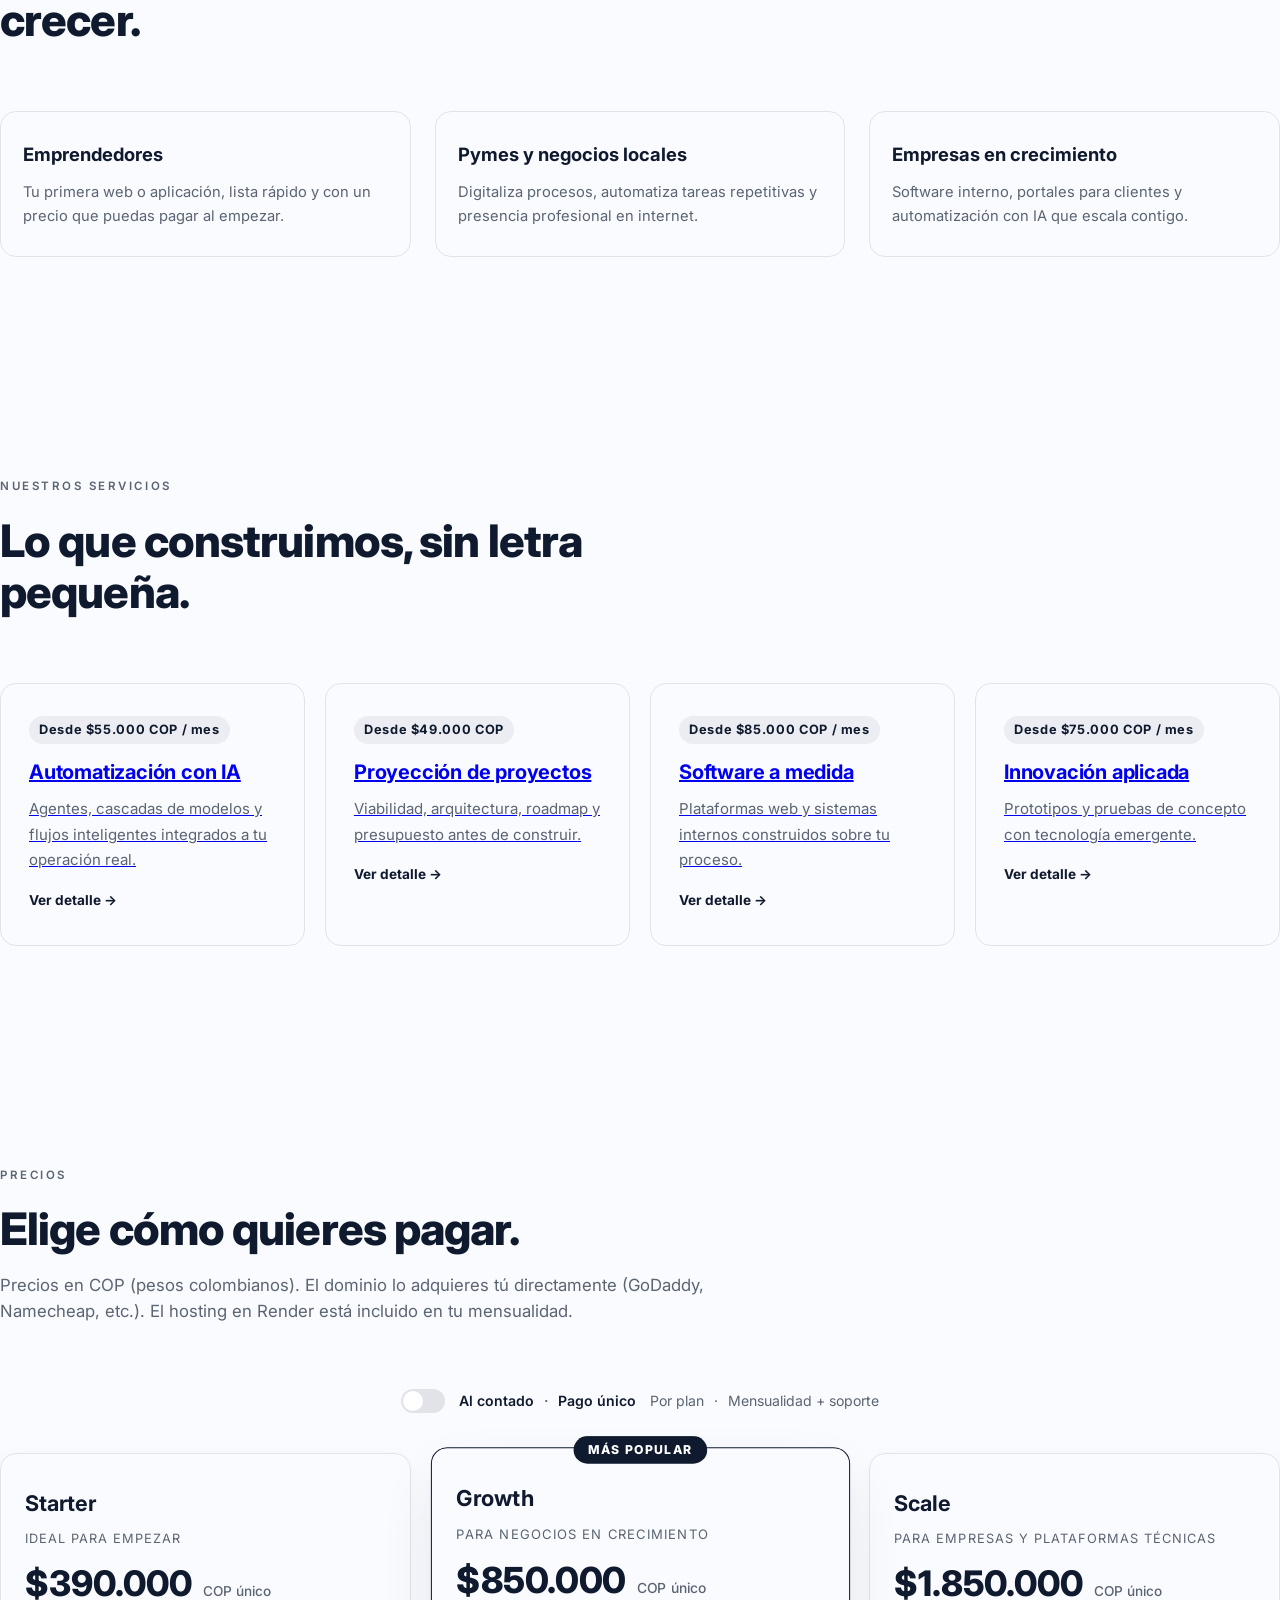
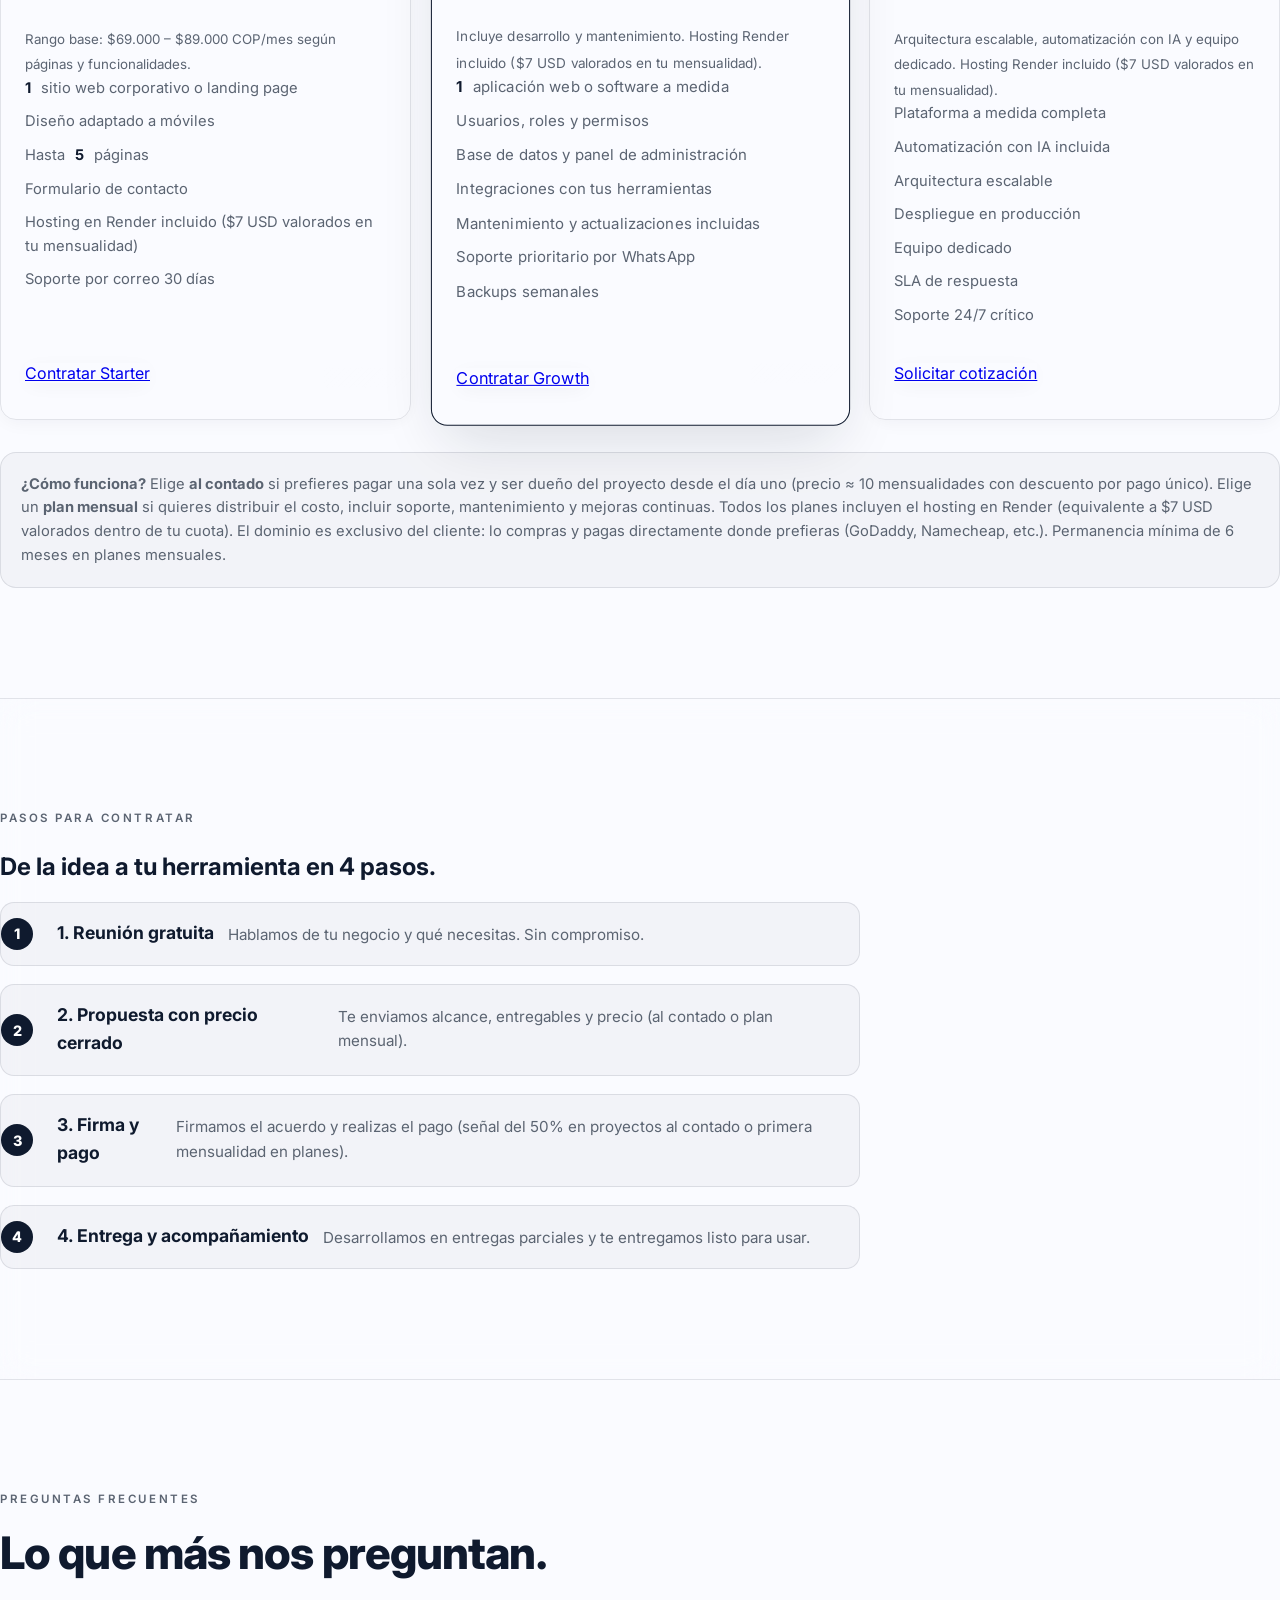
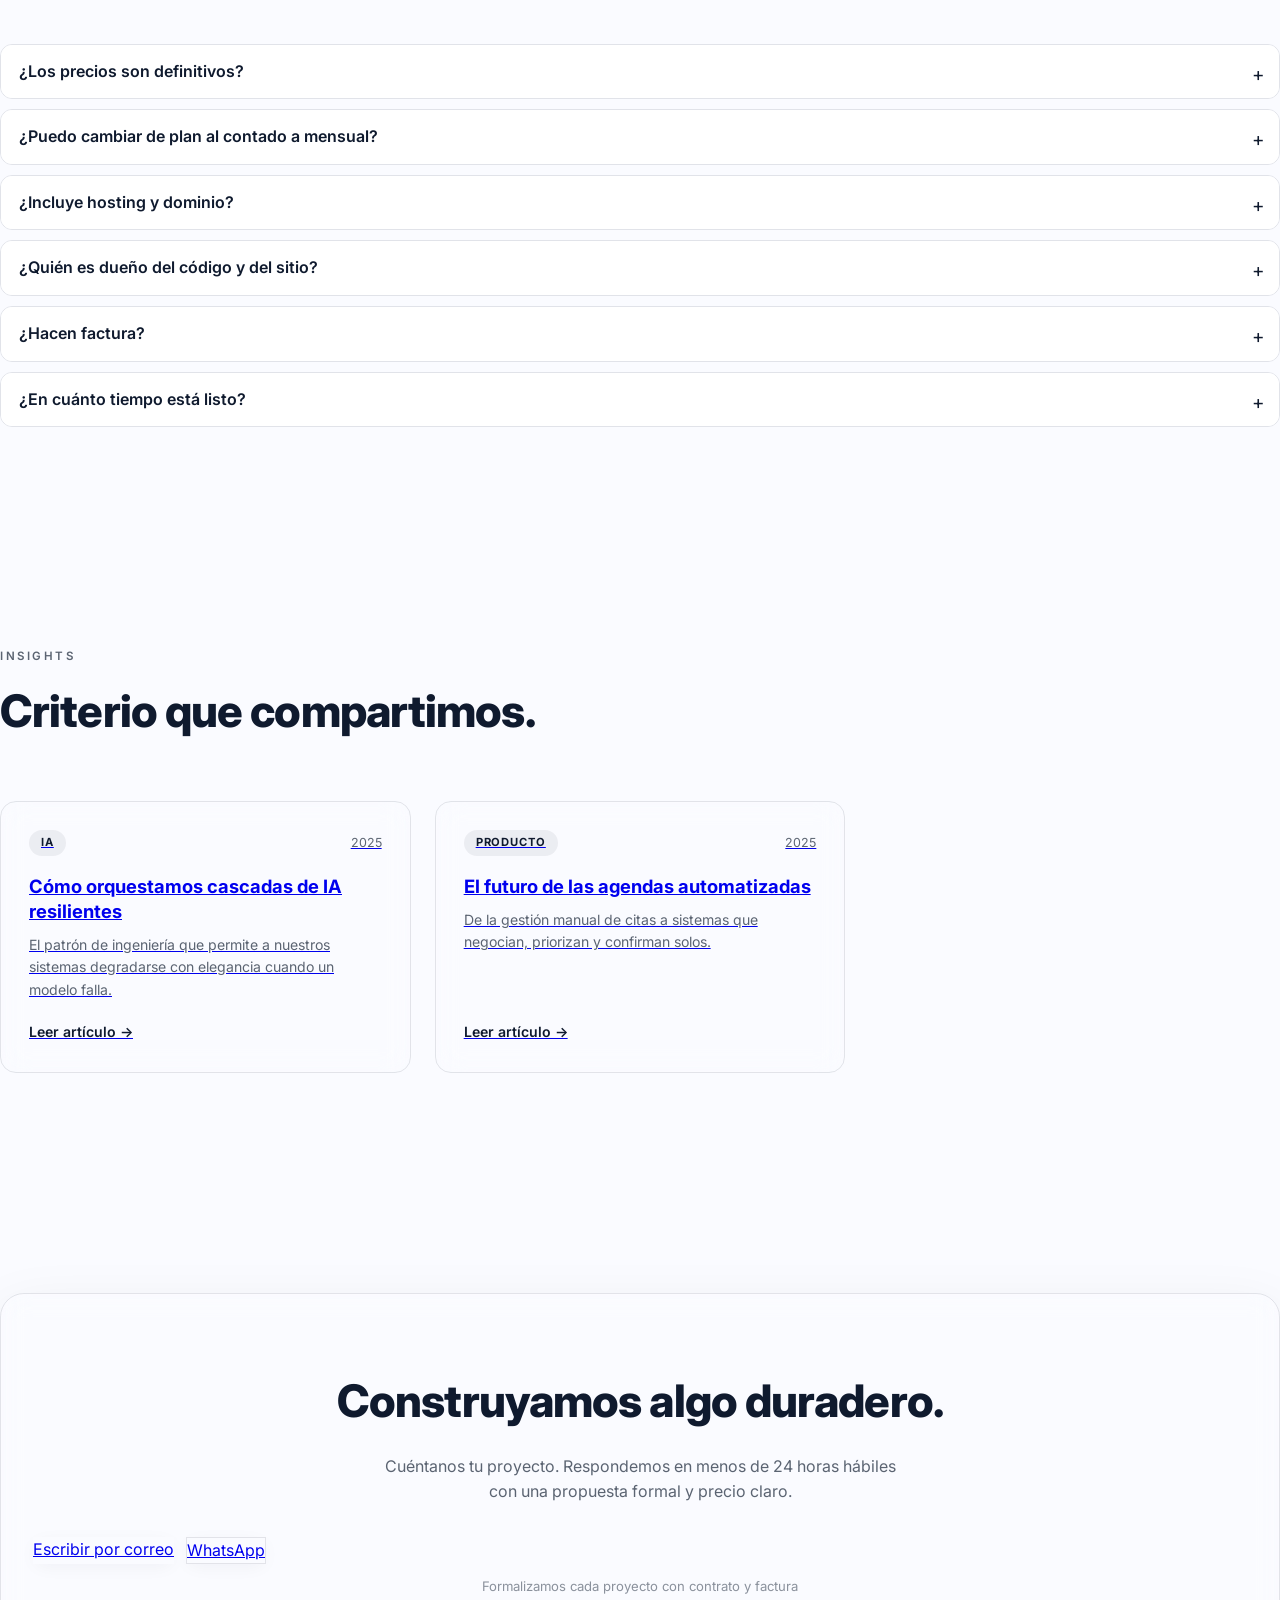
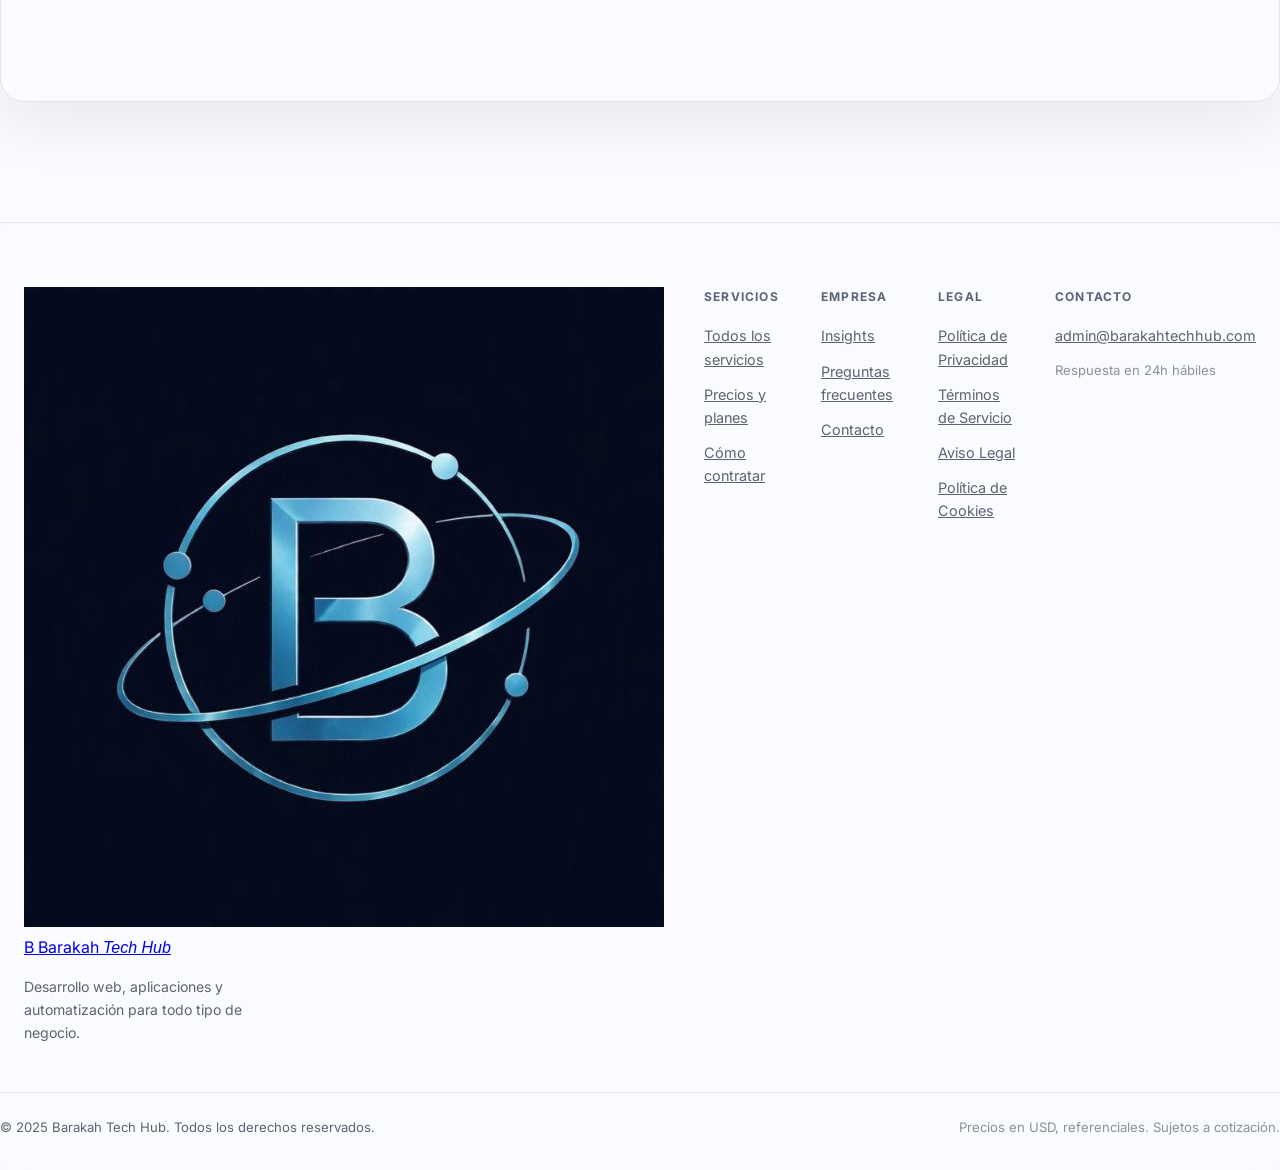
==== commit 7c6be6a4: "fix: hero rearmado con fondo blanco y layout centrado" ====
--- a/index.html
+++ b/index.html
@@ -64,11 +64,6 @@
 
   <!-- ===== HERO ===== -->
   <section class="hero">
-    <div class="hero-bg" aria-hidden="true">
-      <div class="glow glow-1"></div>
-      <div class="glow glow-2"></div>
-      <div class="grid-lines"></div>
-    </div>
     <div class="container hero-content">
       <p class="hero-eyebrow reveal">Barakah Tech Hub · Desarrollo digital para tu negocio</p>
       <h1 class="reveal delay-1">Sitios web, aplicaciones<br/><span class="gradient-text">y automatización que venden.</span></h1>
--- a/css/styles.css
+++ b/css/styles.css
@@ -23,206 +23,35 @@
 
 html { scroll-behavior: smooth; }
 
+html {
+  scroll-behavior: smooth;
+}
+
 body {
   font-family: var(--font);
-  background: transparent;
+  background: #FAFBFF;
   color: var(--text);
   line-height: 1.6;
   -webkit-font-smoothing: antialiased;
   overflow-x: hidden;
   isolation: isolate;
-}
-
-/* ===== Fondo pintoresco visible siempre ===== */
+  position: relative;
+  z-index: 0;
+}
+
+/* Fondo decorativo sutil detr�s del contenido */
 body::before {
   content: '';
   position: fixed;
   inset: 0;
   z-index: -1;
   background:
-    linear-gradient(135deg,
-      #f8fafc 0%,
-      #f1f5f9 50%,
-      #e2e8f0 100%),
-    radial-gradient(circle at 25% 30%, rgba(99, 102, 241, 0.10) 0%, transparent 40%),
-    radial-gradient(circle at 75% 70%, rgba(236, 72, 153, 0.08) 0%, transparent 40%),
-    radial-gradient(circle at 50% 90%, rgba(16, 185, 129, 0.06) 0%, transparent 30%);
-  background-blend-mode: normal, overlay, overlay, overlay;
+    linear-gradient(135deg, #f8fafc 0%, #f1f5f9 100%),
+    radial-gradient(circle at 15% 20%, rgba(99, 102, 241, 0.06) 0%, transparent 35%),
+    radial-gradient(circle at 85% 80%, rgba(236, 72, 153, 0.05) 0%, transparent 35%);
+  background-blend-mode: normal, overlay, overlay;
   pointer-events: none;
-}
-
-/* Textura de papel sutil para sensación ilustración */
-body::after {
-  content: '';
-  position: fixed;
-  inset: 0;
-  z-index: -1;
-  opacity: 0.12;
-  background-image: url("data:image/svg+xml,%3Csvg width='200' height='200' viewBox='0 0 200 200' xmlns='http://www.w3.org/2000/svg'%3E%3Cfilter id='n'%3E%3CfeTurbulence type='fractalNoise' baseFrequency='0.8' numOctaves='3' stitchTiles='stitch'/%3E%3CfeColorMatrix type='matrix' values='0 0 0 0 0.9  0 0 0 0 0.9  0 0 0 0 0.9  0 0 0 0.3 0'/%3E%3C/filter%3E%3Crect width='100%25' height='100%25' filter='url(%23n)'/%3E%3C/svg%3E");
-  pointer-events: none;
-}
-
-/* ===== Fondo pintoresco — Opción A: Acuarela creativa (activa) =====
-   Fondo claro con pinceladas de color orgánicas + textura de papel.
-   Ideal para mantener legibilidad con texto oscuro. */
-.container { max-width: 1140px; margin: 0 auto; padding: 0 24px; }
-
-::selection { background: rgba(15, 26, 46, 0.85); color: #fff; }
-
-a { color: inherit; text-decoration: none; }
-
-/* ---------- Reveal animations ---------- */
-html.js .reveal {
-  opacity: 0;
-  transform: translateY(24px);
-  transition: opacity 0.7s cubic-bezier(0.22, 1, 0.36, 1),
-              transform 0.7s cubic-bezier(0.22, 1, 0.36, 1);
-}
-html.js .reveal.visible { opacity: 1; transform: translateY(0); }
-.delay-1 { transition-delay: 0.1s; }
-.delay-2 { transition-delay: 0.2s; }
-.delay-3 { transition-delay: 0.3s; }
-.delay-4 { transition-delay: 0.4s; }
-
-@media (prefers-reduced-motion: reduce) {
-  html.js .reveal { opacity: 1; transform: none; transition: none; }
-  html { scroll-behavior: auto; }
-}
-
-/* ---------- Utility text ---------- */
-.gradient-text {
-  background: var(--gradient);
-  -webkit-background-clip: text;
-  background-clip: text;
-  -webkit-text-fill-color: transparent;
-}
-
-/* ---------- Buttons ---------- */
-.btn {
-  display: inline-flex;
-  align-items: center;
-  gap: 8px;
-  padding: 13px 26px;
-  border-radius: 10px;
-  font-weight: 600;
-  font-size: 0.95rem;
-  transition: all 0.25s ease;
-  cursor: pointer;
-  border: 1px solid transparent;
-}
-.btn-primary {
-  background: #0F1A2E;
-  color: #FFFFFF;
-}
-.btn-primary:hover { transform: translateY(-2px); box-shadow: 0 12px 32px rgba(15, 26, 46, 0.28); background: #000; }
-.btn-ghost {
-  border-color: var(--border);
-  color: var(--text);
-  background: var(--surface);
-}
-.btn-ghost:hover { border-color: var(--border-hover); background: rgba(15,26,46,0.05); }
-.btn-ghost .arrow { transition: transform 0.25s ease; }
-.btn-ghost:hover .arrow { transform: translateX(4px); }
-.btn-lg { padding: 16px 34px; font-size: 1.05rem; }
-
-/* ---------- Nav ---------- */
-.nav {
-  position: fixed;
-  top: 0; left: 0; right: 0;
-  z-index: 100;
-  padding: 18px 0;
-  transition: all 0.3s ease;
-}
-.nav.scrolled {
-  background: rgba(250, 251, 255, 0.85);
-  backdrop-filter: blur(16px);
-  border-bottom: 1px solid var(--border);
-  padding: 12px 0;
-}
-.nav-inner { display: flex; align-items: center; justify-content: space-between; }
-
-.logo { display: flex; align-items: center; gap: 10px; font-weight: 700; font-size: 1.1rem; }
-.logo-mark {
-  width: 34px; height: 34px;
-  display: grid; place-items: center;
-  background: #0F1A2E;
-  color: #FFFFFF;
-  border-radius: 9px;
-  font-weight: 800;
-  font-size: 1.1rem;
-  overflow: hidden;
-}
-.logo-mark img {
-  width: 100%; height: 100%;
-  object-fit: cover;
-  display: block;
-}
-.logo-mark.is-fallback img { display: none; }
-.logo-text em { font-style: normal; color: var(--text-muted); font-weight: 400; }
-
-.nav-links { display: flex; gap: 32px; }
-.nav-links a {
-  font-size: 0.9rem;
-  color: var(--text-muted);
-  font-weight: 500;
-  transition: color 0.2s ease;
-}
-.nav-links a:hover { color: var(--text); }
-
-.nav-toggle {
-  display: none;
-  flex-direction: column;
-  gap: 5px;
-  background: none;
-  border: none;
-  cursor: pointer;
-  padding: 6px;
-}
-.nav-toggle span { width: 22px; height: 2px; background: var(--text); border-radius: 2px; }
-
-.section, .hero, .footer, .trust { position: relative; z-index: 1; }
-
-/* ---------- Fondo generativo matemático ---------- */
-.bg-dot { fill: rgba(15, 26, 46, 0.13); }
-.bg-path {
-  fill: none;
-  stroke: rgba(15, 26, 46, 0.1);
-  stroke-width: 1;
-  animation: bgPulse 8s ease-in-out infinite;
-  animation-delay: calc(var(--i, 0) * -1.1s);
-}
-.bg-path-thin {
-  fill: none;
-  stroke: rgba(37, 99, 235, 0.09);
-  stroke-width: 1;
-  animation: bgPulse 10s ease-in-out infinite;
-  animation-delay: calc(var(--i, 0) * -1.4s);
-}
-.bg-node { fill: rgba(37, 99, 235, 0.35); animation: bgNode 5s ease-in-out infinite; animation-delay: calc(var(--i, 0) * -0.7s); }
-.bg-ray { stroke: rgba(15, 26, 46, 0.05); stroke-width: 1; stroke-dasharray: 2 6; }
-@keyframes bgPulse {
-  0%, 100% { opacity: 0.55; }
-  50% { opacity: 1; }
-}
-@keyframes bgNode {
-  0%, 100% { opacity: 0.3; r: 2.4; }
-  50% { opacity: 0.9; r: 3.2; }
-}
-@media (prefers-reduced-motion: reduce) {
-  .bg-path, .bg-path-thin, .bg-node { animation: none; }
-}
-
-/* ---------- Hero ---------- */
-.hero {
-  position: relative;
-  min-height: 100vh;
-  display: flex;
-  align-items: center;
-  padding: 140px 0 80px;
-  overflow: hidden;
-}
-.hero-bg { position: absolute; inset: 0; pointer-events: none; }
-.glow {
+}.glow {
   position: absolute;
   border-radius: 50%;
   filter: blur(120px);
@@ -378,6 +207,77 @@
   margin-bottom: 48px;
 }
 
+
+/* ===== Hero ===== */
+.hero {
+  position: relative;
+  padding: 120px 0 100px;
+  background: #FFFFFF;
+  overflow: hidden;
+}
+.hero .container {
+  position: relative;
+  z-index: 1;
+  max-width: 900px;
+  text-align: center;
+}
+.hero-eyebrow {
+  font-size: 0.85rem;
+  font-weight: 700;
+  letter-spacing: 0.15em;
+  text-transform: uppercase;
+  color: var(--accent);
+  margin-bottom: 16px;
+  display: block;
+}
+.hero h1 {
+  font-size: clamp(2.2rem, 5vw, 3.5rem);
+  font-weight: 800;
+  line-height: 1.15;
+  letter-spacing: -0.03em;
+  margin-bottom: 24px;
+  color: var(--text);
+}
+.hero h1 .gradient-text {
+  background: var(--gradient);
+  -webkit-background-clip: text;
+  background-clip: text;
+  -webkit-text-fill-color: transparent;
+}
+.hero-sub {
+  font-size: clamp(1rem, 2vw, 1.25rem);
+  line-height: 1.8;
+  color: var(--text-muted);
+  max-width: 650px;
+  margin: 0 auto 32px;
+}
+.hero-actions {
+  display: flex;
+  gap: 12px;
+  justify-content: center;
+  flex-wrap: wrap;
+  margin-bottom: 32px;
+}
+.hero-actions .btn {
+  padding: 14px 28px;
+  font-size: 1rem;
+}
+.hero-trust {
+  display: flex;
+  gap: 16px;
+  justify-content: center;
+  flex-wrap: wrap;
+  font-size: 0.85rem;
+  color: var(--text-muted);
+  align-items: center;
+}
+.hero-trust i {
+  display: inline-block;
+  width: 1px;
+  height: 12px;
+  background: var(--border);
+  margin: 0 4px;
+}
 /* ---------- Servicios ---------- */
 .services-grid { display: grid; grid-template-columns: repeat(4, 1fr); gap: 20px; }
 .service {
@@ -852,3 +752,25 @@
 .price-value strong { color: var(--accent); }
 .price-note { margin-top: 12px; font-size: 0.88rem; color: var(--text-muted); }
 
+
+
+/* ===== FORZAR FONDO VISIBLE: transparencia en todos los contenedores principales =====
+   Esto permite que el fondo pintoresco de body::before se vea en toda la p�gina. */
+.section, .footer, .container, .cta-box, .manifesto-box, .plan, .service,
+.audience-card, .post, .blog-grid, .ventures, .venture, main, header.nav,
+.nav-inner, .service-page, .legal-page, .pricing-card, .cookie-content {
+  background: transparent !important;
+}
+
+/* El nav pegado necesita un fondo muy ligero para no tapar todo, pero transl�cido */
+.nav {
+  background: transparent !important;
+}
+.nav.scrolled {
+  background: rgba(248, 250, 255, 0.6) !important;
+  backdrop-filter: blur(10px);
+  border-bottom: 1px solid var(--border);
+}
+
+
+
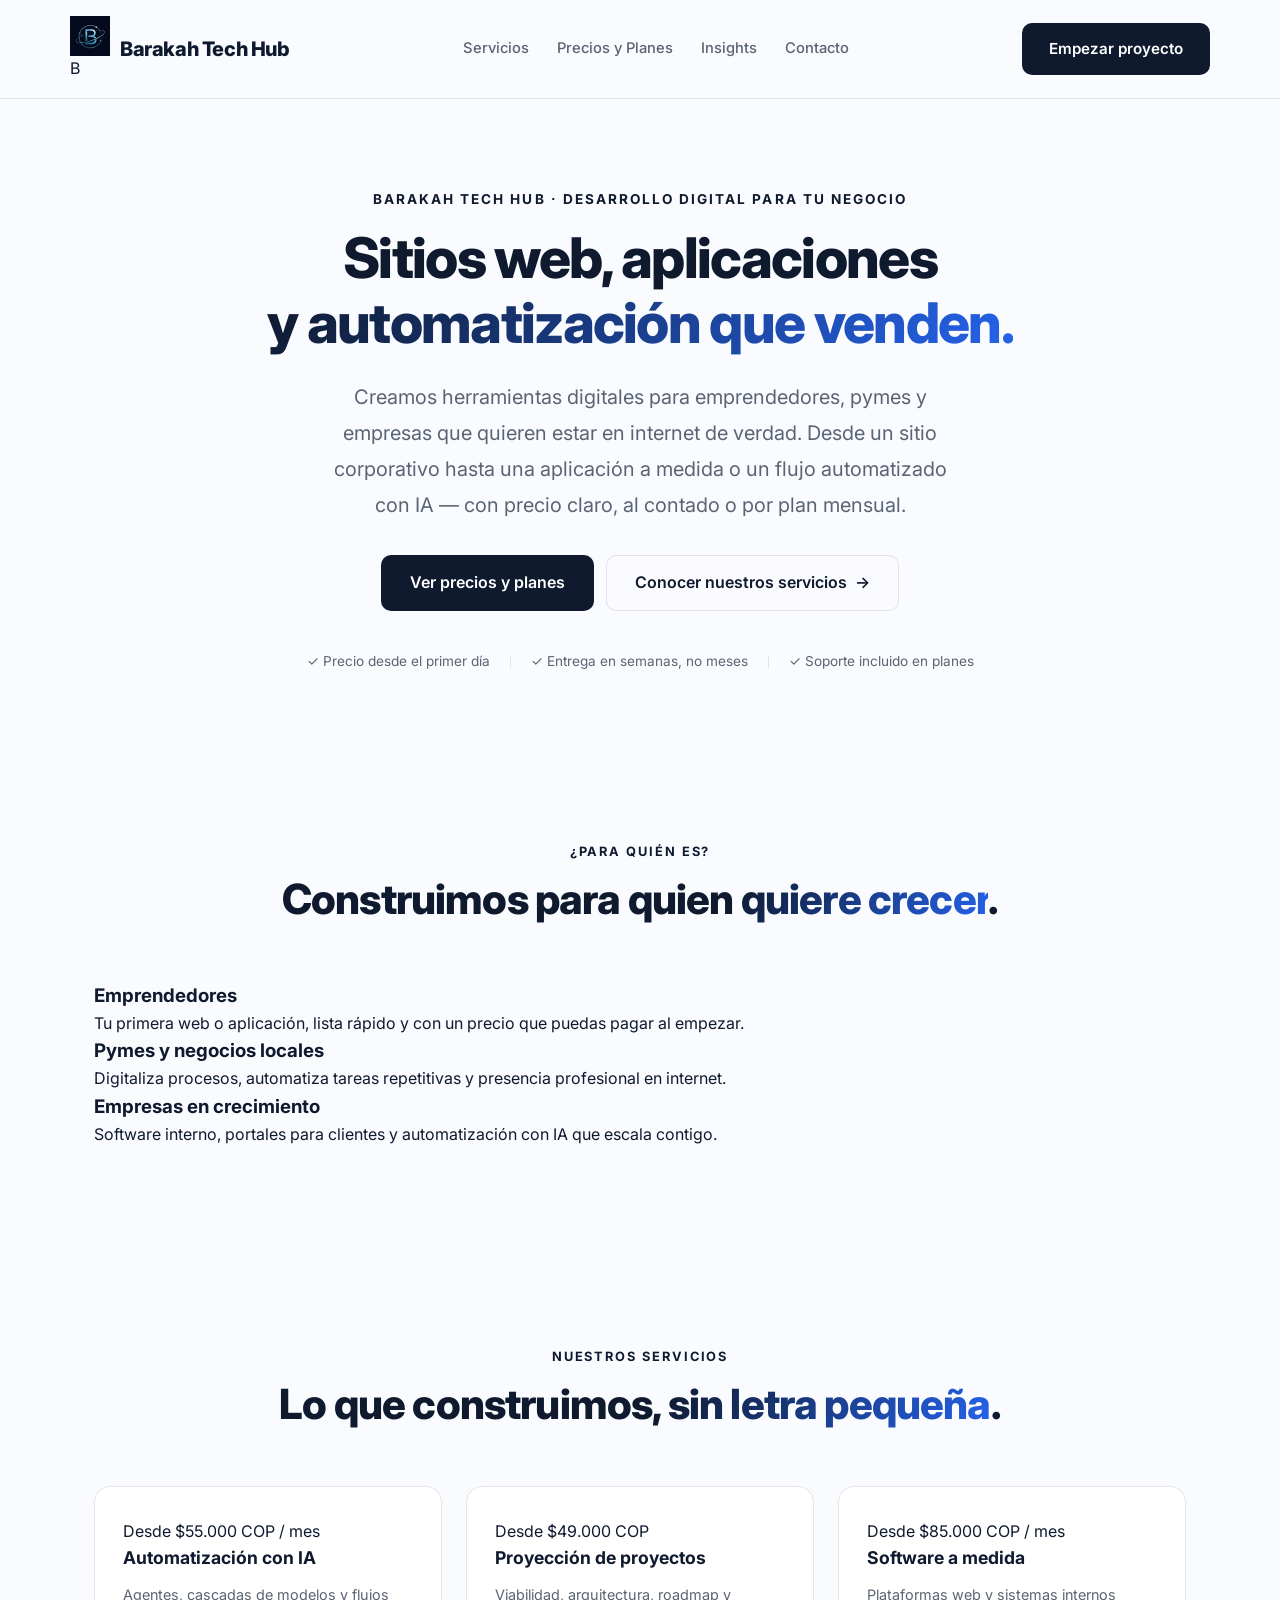
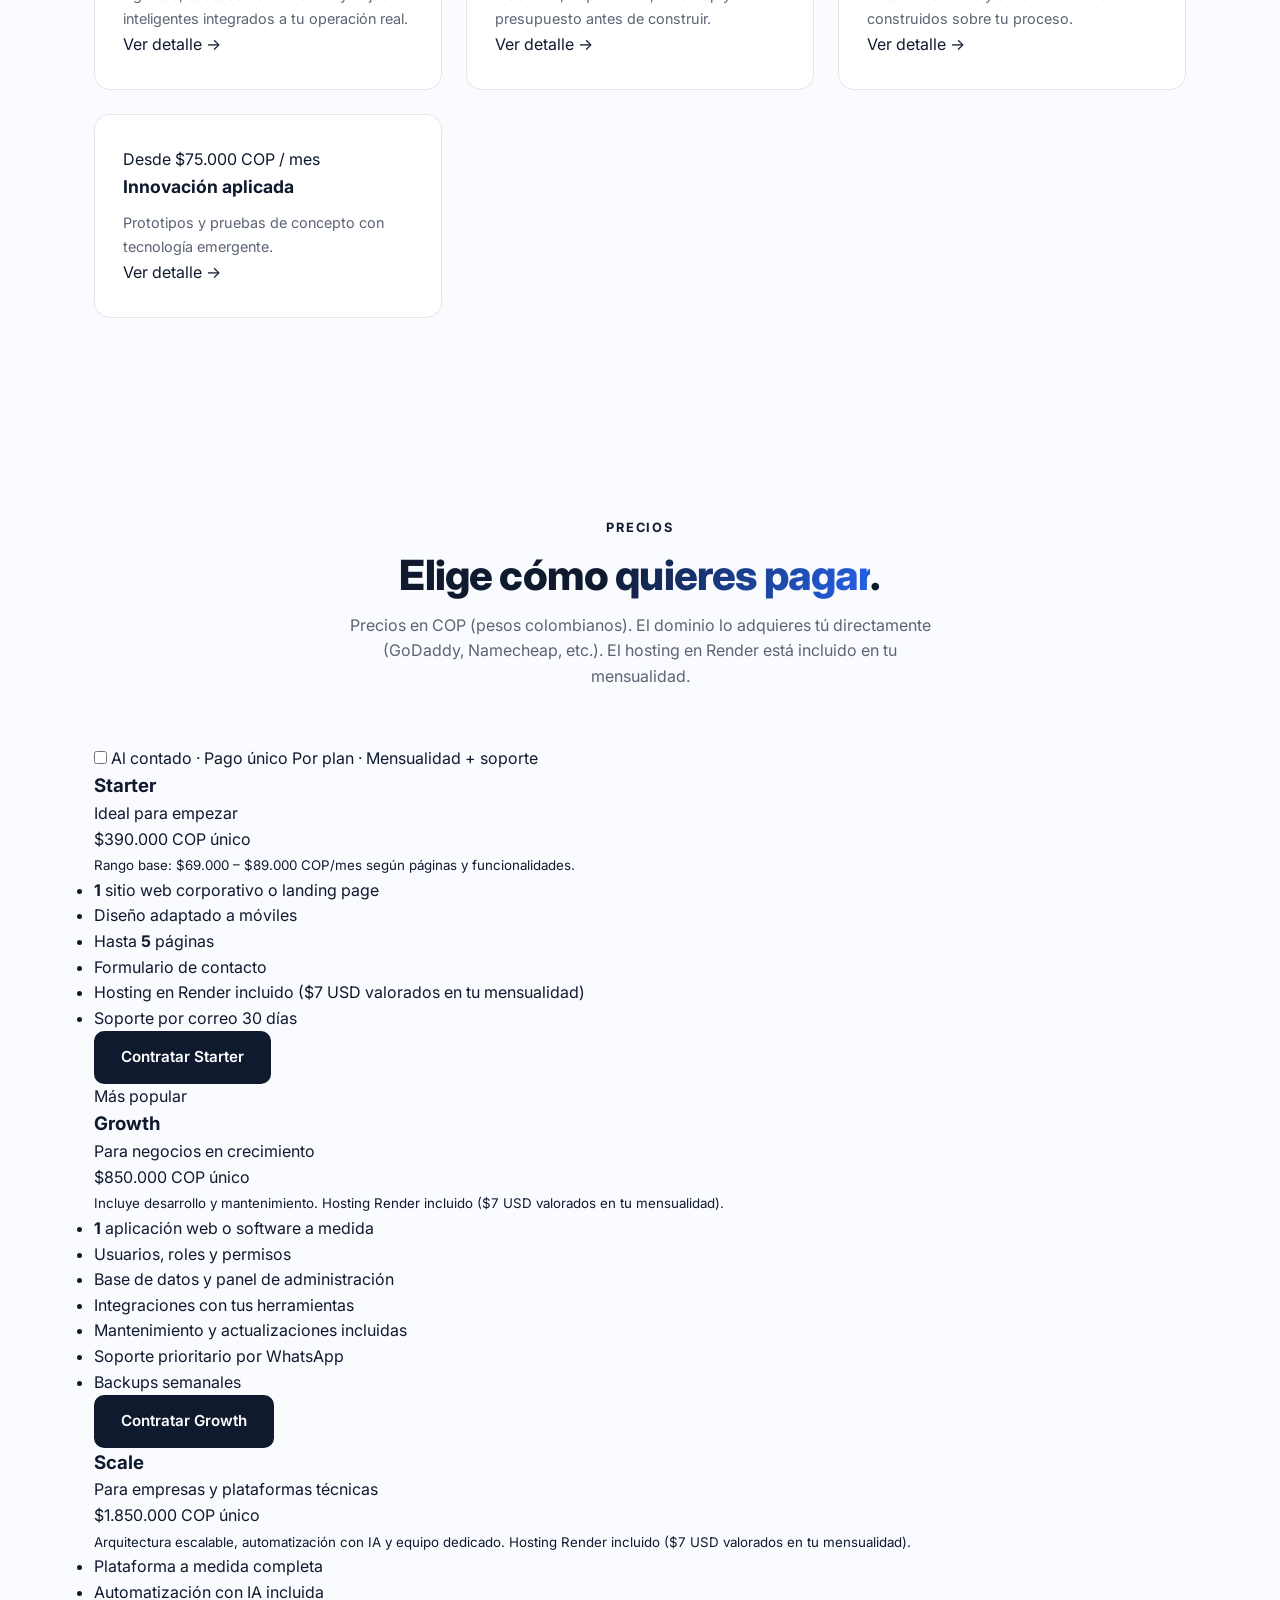
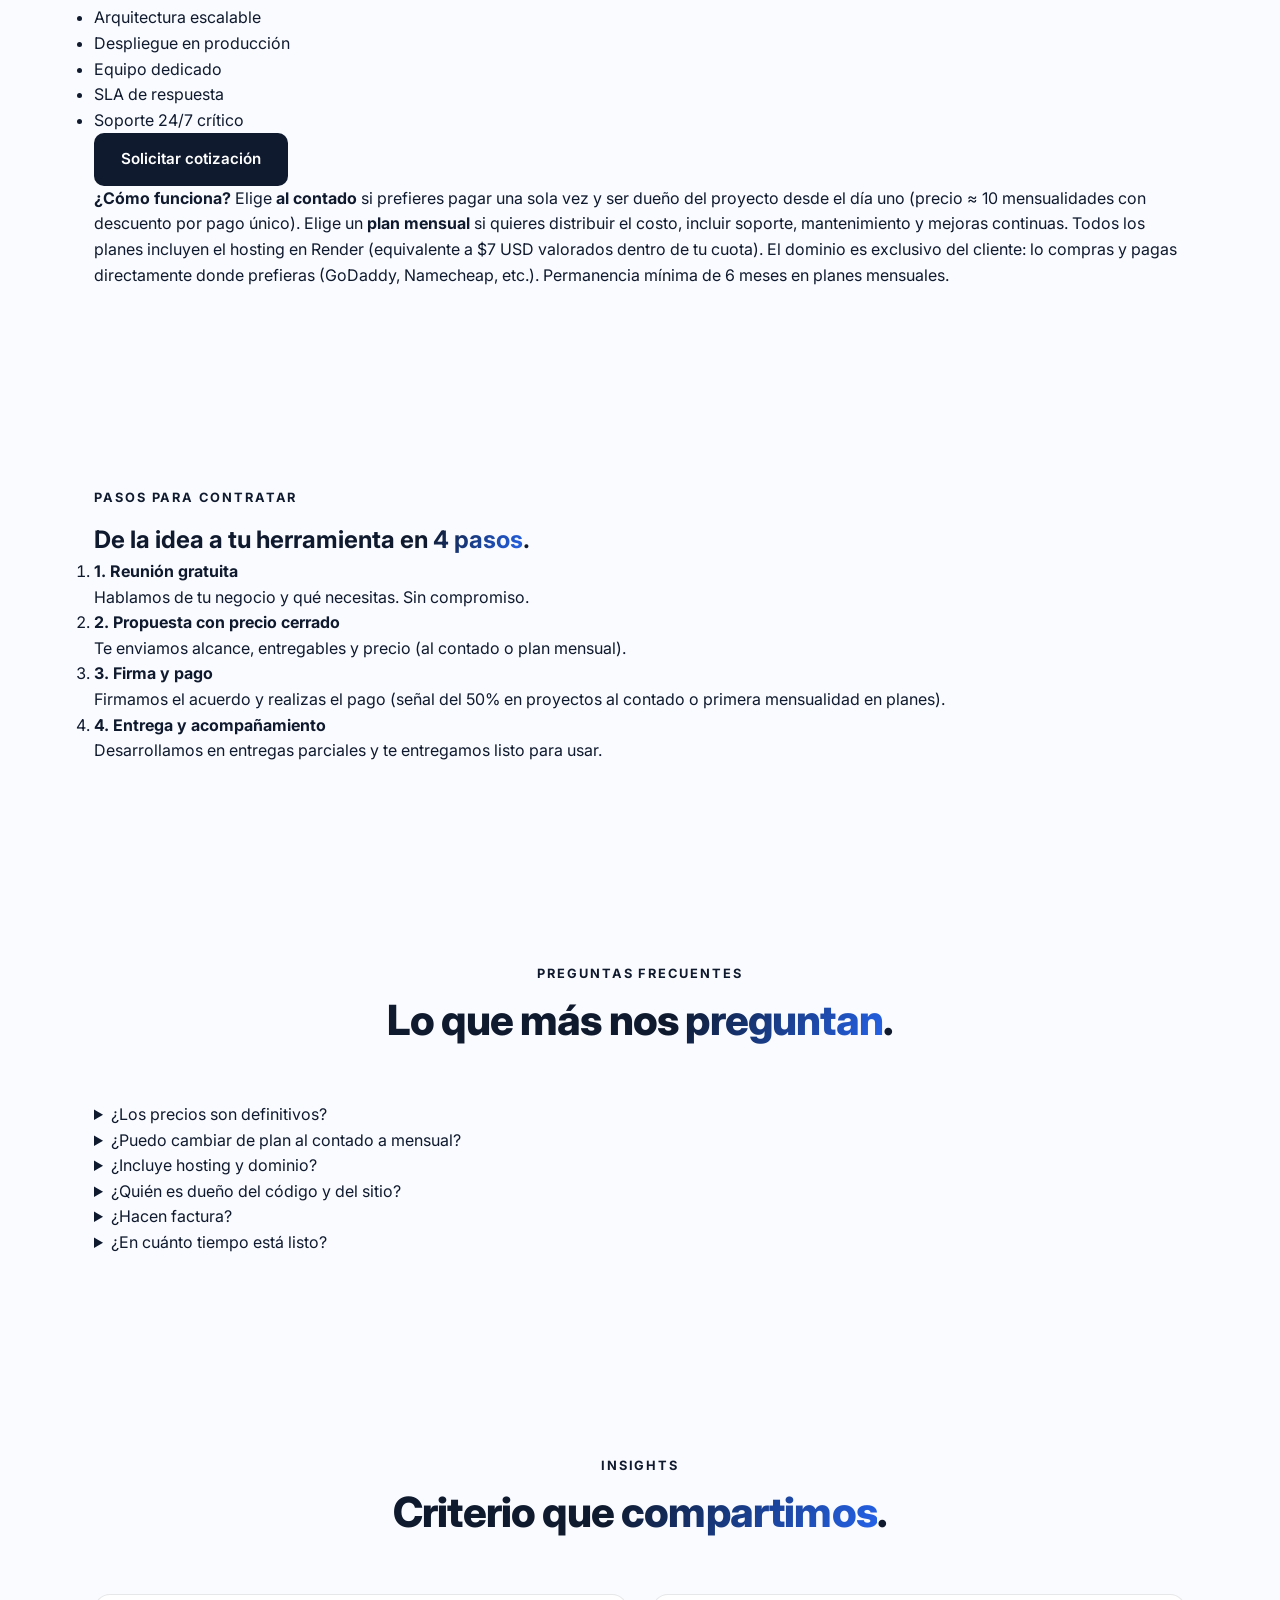
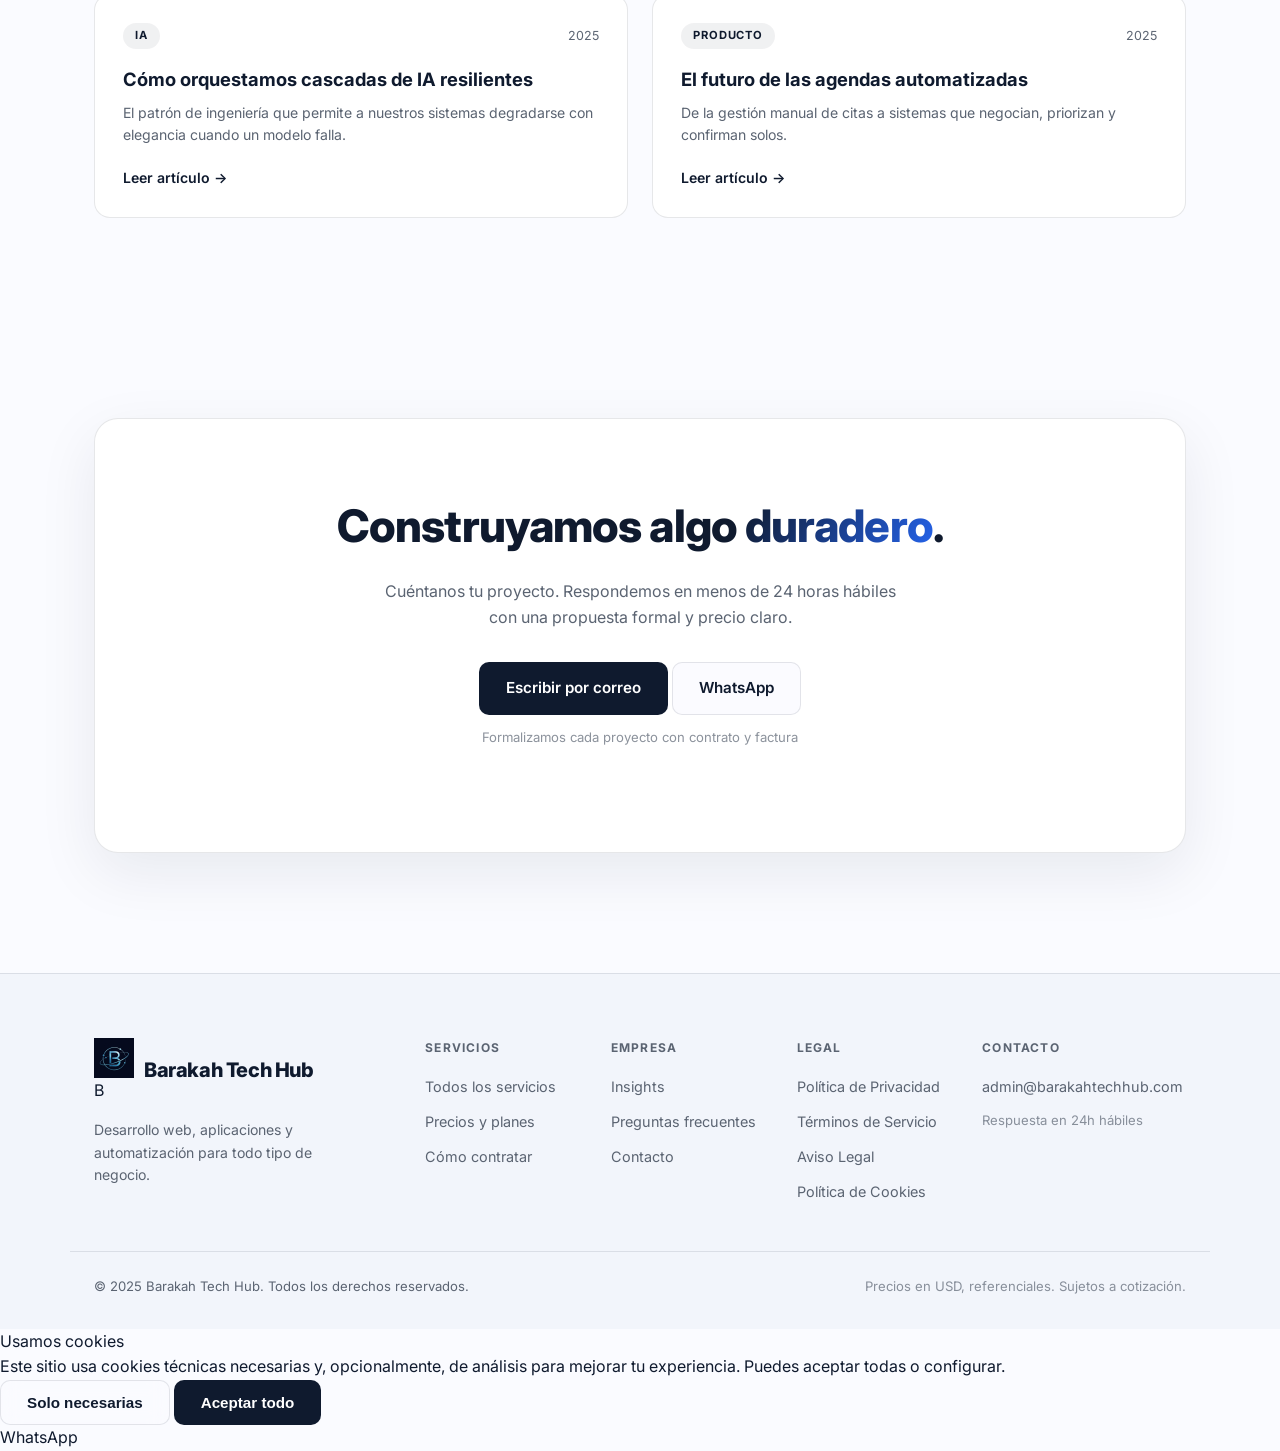
==== commit 4eed2f59: "fix: logo B suelta, padding hero, caracteres codificados" ====
--- a/index.html
+++ b/index.html
@@ -409,3 +409,4 @@
   <script src="js/cookies.js" defer></script>
 </body>
 </html>
+
--- a/css/styles.css
+++ b/css/styles.css
@@ -1,6 +1,6 @@
 /* ============================================================
-   Barakah Tech Hub — Premium Enterprise Stylesheet
-   Paleta: negro asfalto / azul medianoche + cian tecnológico
+   Barakah Tech Hub � Premium Enterprise Stylesheet
+   Paleta: negro asfalto / azul medianoche + cian tecnol�gico
    ============================================================ */
 
 :root {
@@ -21,11 +21,7 @@
 
 * { margin: 0; padding: 0; box-sizing: border-box; }
 
-html { scroll-behavior: smooth; }
-
-html {
-  scroll-behavior: smooth;
-}
+html { scroll-behavior: smooth; background: #FAFBFF; }
 
 body {
   font-family: var(--font);
@@ -34,192 +30,107 @@
   line-height: 1.6;
   -webkit-font-smoothing: antialiased;
   overflow-x: hidden;
-  isolation: isolate;
-  position: relative;
-  z-index: 0;
-}
-
-/* Fondo decorativo sutil detr�s del contenido */
-body::before {
-  content: '';
-  position: fixed;
-  inset: 0;
-  z-index: -1;
-  background:
-    linear-gradient(135deg, #f8fafc 0%, #f1f5f9 100%),
-    radial-gradient(circle at 15% 20%, rgba(99, 102, 241, 0.06) 0%, transparent 35%),
-    radial-gradient(circle at 85% 80%, rgba(236, 72, 153, 0.05) 0%, transparent 35%);
-  background-blend-mode: normal, overlay, overlay;
-  pointer-events: none;
-}.glow {
-  position: absolute;
-  border-radius: 50%;
-  filter: blur(120px);
-  opacity: 0.35;
-}
-.glow-1 {
-  width: 600px; height: 600px;
-  background: radial-gradient(circle, rgba(37, 99, 235, 0.14), transparent 70%);
-  top: -200px; right: -100px;
-  animation: float 14s ease-in-out infinite;
-}
-.glow-2 {
-  width: 500px; height: 500px;
-  background: radial-gradient(circle, rgba(15, 26, 46, 0.08), transparent 70%);
-  bottom: -180px; left: -120px;
-  animation: float 18s ease-in-out infinite reverse;
-}
-@keyframes float {
-  0%, 100% { transform: translate(0, 0); }
-  50% { transform: translate(-30px, 30px); }
-}
-.grid-lines {
-  position: absolute; inset: 0;
-  background-image:
-    linear-gradient(rgba(15,26,46,0.05) 1px, transparent 1px),
-    linear-gradient(90deg, rgba(15,26,46,0.05) 1px, transparent 1px);
-  background-size: 64px 64px;
-  mask-image: radial-gradient(ellipse 80% 60% at 50% 40%, black, transparent);
-}
-
-
-/* ---------- Trust bar ---------- */
-.trust {
-  border-top: 1px solid var(--border);
+}
+
+.container { max-width: 1140px; margin: 0 auto; padding: 0 24px; }
+
+::selection { background: rgba(15, 26, 46, 0.85); color: #fff; }
+
+a { color: inherit; text-decoration: none; }
+
+/* ---------- Nav ---------- */
+.nav {
+  position: sticky;
+  top: 0;
+  z-index: 50;
+  background: rgba(250, 251, 255, 0.95);
+  backdrop-filter: blur(10px);
   border-bottom: 1px solid var(--border);
-  padding: 22px 0;
-  background: var(--bg-2);
-}
-.trust-inner {
+}
+.nav-inner {
   display: flex;
   align-items: center;
   justify-content: space-between;
-  gap: 24px;
-  flex-wrap: wrap;
-}
-.trust-label {
-  font-size: 0.75rem;
-  letter-spacing: 0.1em;
-  text-transform: uppercase;
-  color: var(--text-muted);
+  padding: 16px 0;
+}
+.nav-links {
+  display: flex;
+  gap: 28px;
+  align-items: center;
+}
+.nav-links a {
+  font-size: 0.92rem;
+  color: var(--text-muted);
+  font-weight: 500;
+  transition: color 0.2s;
+}
+.nav-links a:hover { color: var(--accent); }
+.nav-cta {
+  display: inline-flex;
+  align-items: center;
+  gap: 8px;
+  padding: 10px 20px;
+  background: var(--text);
+  color: #fff;
+  border-radius: 10px;
   font-weight: 600;
-}
-.trust-brands { display: flex; align-items: center; gap: 16px; }
-.brand-chip {
-  font-weight: 700;
-  font-size: 1rem;
-  padding: 6px 18px;
-  border: 1px solid var(--border);
-  border-radius: 8px;
-  background: var(--surface);
-}
-.brand-dot { width: 4px; height: 4px; border-radius: 50%; background: var(--accent); }
-.trust-note { font-size: 0.82rem; color: var(--text-muted); }
-
-/* ---------- Sections ---------- */
-.section { padding: 110px 0; position: relative; }
-.section-head { max-width: 720px; margin-bottom: 64px; }
-.section-eyebrow {
-  font-size: 0.72rem;
-  font-weight: 600;
-  letter-spacing: 0.22em;
-  text-transform: uppercase;
-  color: var(--text-muted);
-  margin-bottom: 20px;
-}
-.section-label {
-  font-size: 0.72rem;
-  font-weight: 600;
-  letter-spacing: 0.22em;
-  text-transform: uppercase;
-  color: var(--text-muted);
-  margin-bottom: 20px;
-}
-
-/* ---------- Hero line ---------- */
-.hero-line {
-  display: flex;
-  align-items: center;
-  gap: 20px;
-  padding-top: 32px;
-  border-top: 1px solid var(--border);
-  font-size: 0.85rem;
-  font-weight: 600;
-  letter-spacing: 0.14em;
-  text-transform: uppercase;
-  color: var(--text-muted);
-  max-width: 560px;
-}
-.hero-line i {
-  width: 4px; height: 4px;
-  border-radius: 50%;
-  background: var(--border-hover);
-  flex-shrink: 0;
-}
-.section-head h2 {
-  font-size: clamp(1.9rem, 3.8vw, 2.8rem);
+  font-size: 0.92rem;
+  transition: all 0.2s;
+}
+.nav-cta:hover { background: var(--accent); transform: translateY(-1px); }
+.nav-toggle {
+  display: none;
+  flex-direction: column;
+  gap: 5px;
+  background: none;
+  border: none;
+  cursor: pointer;
+  padding: 8px;
+}
+.nav-toggle span {
+  width: 22px;
+  height: 2px;
+  background: var(--text);
+  border-radius: 2px;
+}
+
+/* ---------- Logo ---------- */
+.logo {
+  display: flex;
+  align-items: center;
+  gap: 10px;
+  text-decoration: none;
+}
+.logo-mark img {
+  width: 40px;
+  height: 40px;
+  object-fit: contain;
+  display: block;
+}
+.logo-text {
+  font-size: 1.25rem;
   font-weight: 800;
+  color: var(--text);
   letter-spacing: -0.02em;
-  line-height: 1.15;
-  margin-bottom: 16px;
-}
-.section-sub { color: var(--text-muted); font-size: 1.05rem; }
-
-/* ---------- Ecosistema (ventures editoriales) ---------- */
-.ventures { display: flex; flex-direction: column; }
-.venture {
-  display: grid;
-  grid-template-columns: 1fr 1.2fr;
-  gap: 48px;
-  padding: 44px 8px;
-  align-items: baseline;
-  transition: background 0.3s ease;
-}
-.venture:hover { background: rgba(15, 26, 46, 0.02); }
-.venture-name h3 {
-  font-size: clamp(1.8rem, 3.5vw, 2.6rem);
-  font-weight: 800;
-  letter-spacing: -0.02em;
-  margin-bottom: 10px;
-}
-.venture-tag {
-  font-size: 0.72rem;
-  font-weight: 600;
-  letter-spacing: 0.18em;
-  text-transform: uppercase;
-  color: var(--text-muted);
-}
-.venture > p {
-  font-size: 1.05rem;
-  line-height: 1.75;
-  color: var(--text-muted);
-}
-.venture-rule { height: 1px; background: var(--border); }
-
-/* ---------- Manifiesto ---------- */
-.manifesto { background: var(--bg-2); border-top: 1px solid var(--border); border-bottom: 1px solid var(--border); }
-.manifesto-box { max-width: 860px; }
-.manifesto-text {
-  font-size: clamp(1.3rem, 2.6vw, 1.8rem);
-  font-weight: 500;
-  line-height: 1.5;
-  letter-spacing: -0.01em;
-  margin-bottom: 48px;
-}
-
-
-/* ===== Hero ===== */
+}
+.logo-text em {
+  font-style: normal;
+  color: var(--accent);
+}
+
+/* ---------- Hero ---------- */
 .hero {
   position: relative;
-  padding: 120px 0 100px;
-  background: #FFFFFF;
+  padding: 90px 0 70px;
+  background: #FAFBFF;
   overflow: hidden;
+  text-align: center;
 }
 .hero .container {
   position: relative;
   z-index: 1;
-  max-width: 900px;
-  text-align: center;
+  max-width: 800px;
+  margin: 0 auto;
 }
 .hero-eyebrow {
   font-size: 0.85rem;
@@ -256,7 +167,7 @@
   gap: 12px;
   justify-content: center;
   flex-wrap: wrap;
-  margin-bottom: 32px;
+  margin-bottom: 40px;
 }
 .hero-actions .btn {
   padding: 14px 28px;
@@ -278,31 +189,94 @@
   background: var(--border);
   margin: 0 4px;
 }
+
+/* ---------- Secciones ---------- */
+.section {
+  padding: 100px 0;
+}
+.section-head {
+  text-align: center;
+  margin-bottom: 56px;
+}
+.section-label {
+  font-size: 0.8rem;
+  font-weight: 700;
+  letter-spacing: 0.15em;
+  text-transform: uppercase;
+  color: var(--accent);
+  margin-bottom: 12px;
+  display: block;
+}
+.section-head h2 {
+  font-size: clamp(1.8rem, 4vw, 2.6rem);
+  font-weight: 800;
+  line-height: 1.2;
+  letter-spacing: -0.02em;
+  color: var(--text);
+  margin-bottom: 12px;
+}
+.section-sub {
+  font-size: 1rem;
+  color: var(--text-muted);
+  max-width: 600px;
+  margin: 0 auto;
+}
+
 /* ---------- Servicios ---------- */
-.services-grid { display: grid; grid-template-columns: repeat(4, 1fr); gap: 20px; }
+.services-grid {
+  display: grid;
+  grid-template-columns: repeat(auto-fit, minmax(280px, 1fr));
+  gap: 24px;
+}
 .service {
   padding: 32px 28px;
-  border-top: 1px solid var(--border);
-  background: transparent;
+  border: 1px solid var(--border);
+  border-radius: var(--radius);
+  background: var(--bg-3);
   transition: all 0.3s ease;
 }
-.service:hover { border-top-color: var(--text); background: rgba(15, 26, 46, 0.02); }
-.service h3 { font-size: 1.1rem; font-weight: 700; margin-bottom: 10px; letter-spacing: -0.01em; }
-.service p { font-size: 0.9rem; line-height: 1.7; color: var(--text-muted); }
+.service:hover {
+  transform: translateY(-4px);
+  box-shadow: var(--shadow-medium);
+  border-color: var(--border-hover);
+}
+.service h3 {
+  font-size: 1.1rem;
+  font-weight: 700;
+  margin-bottom: 10px;
+  color: var(--text);
+}
+.service p {
+  font-size: 0.9rem;
+  line-height: 1.7;
+  color: var(--text-muted);
+}
 
 /* ---------- Insights ---------- */
-.blog-grid { display: grid; grid-template-columns: repeat(3, 1fr); gap: 24px; }
+.blog-grid {
+  display: grid;
+  grid-template-columns: repeat(auto-fit, minmax(300px, 1fr));
+  gap: 24px;
+}
 .post {
   display: flex;
   flex-direction: column;
   padding: 28px;
   border: 1px solid var(--border);
   border-radius: var(--radius);
-  background: var(--surface);
+  background: var(--bg-3);
   transition: all 0.3s ease;
 }
-.post:hover { transform: translateY(-4px); border-color: var(--border-hover); }
-.post-meta { display: flex; justify-content: space-between; align-items: center; margin-bottom: 18px; }
+.post:hover {
+  transform: translateY(-4px);
+  border-color: var(--border-hover);
+}
+.post-meta {
+  display: flex;
+  justify-content: space-between;
+  align-items: center;
+  margin-bottom: 18px;
+}
 .post-tag {
   font-size: 0.7rem;
   font-weight: 700;
@@ -313,36 +287,74 @@
   padding: 4px 12px;
   border-radius: 100px;
 }
-.post-date { font-size: 0.78rem; color: var(--text-muted); }
-.post h3 { font-size: 1.15rem; font-weight: 700; line-height: 1.35; margin-bottom: 10px; }
-.post p { font-size: 0.88rem; color: var(--text-muted); margin-bottom: 20px; flex: 1; }
-.post-link { font-size: 0.88rem; font-weight: 600; color: var(--accent); }
+.post-date {
+  font-size: 0.78rem;
+  color: var(--text-muted);
+}
+.post h3 {
+  font-size: 1.15rem;
+  font-weight: 700;
+  line-height: 1.35;
+  margin-bottom: 10px;
+}
+.post p {
+  font-size: 0.88rem;
+  color: var(--text-muted);
+  margin-bottom: 20px;
+  flex: 1;
+}
+.post-link {
+  font-size: 0.88rem;
+  font-weight: 600;
+  color: var(--accent);
+}
 
 /* ---------- CTA ---------- */
-.cta { padding-bottom: 120px; }
+.cta {
+  padding-bottom: 120px;
+}
 .cta-box {
   text-align: center;
   padding: 72px 32px;
   border: 1px solid var(--border);
   border-radius: 24px;
-  background:
-    radial-gradient(ellipse at 50% 0%, rgba(37, 99, 235, 0.08), transparent 60%),
-    #FFFFFF;
+  background: var(--bg-3);
   box-shadow: 0 20px 60px rgba(15, 26, 46, 0.08);
 }
-.cta-box h2 { font-size: clamp(1.9rem, 4vw, 2.8rem); font-weight: 800; letter-spacing: -0.02em; margin-bottom: 16px; }
-.cta-box p { color: var(--text-muted); max-width: 520px; margin: 0 auto 32px; }
+.cta-box h2 {
+  font-size: clamp(1.9rem, 4vw, 2.8rem);
+  font-weight: 800;
+  letter-spacing: -0.02em;
+  margin-bottom: 16px;
+}
+.cta-box p {
+  color: var(--text-muted);
+  max-width: 520px;
+  margin: 0 auto 32px;
+}
 
 /* ---------- Footer ---------- */
-.footer { border-top: 1px solid var(--border); background: var(--bg-2); }
+.footer {
+  border-top: 1px solid var(--border);
+  background: var(--bg-2);
+}
 .footer-grid {
   display: grid;
   grid-template-columns: 2fr 1fr 1fr 1fr 1.4fr;
   gap: 40px;
   padding: 64px 24px 48px;
 }
-.footer-brand p { font-size: 0.88rem; color: var(--text-muted); margin-top: 16px; max-width: 260px; }
-.footer-col { display: flex; flex-direction: column; gap: 12px; }
+.footer-brand p {
+  font-size: 0.88rem;
+  color: var(--text-muted);
+  margin-top: 16px;
+  max-width: 260px;
+}
+.footer-col {
+  display: flex;
+  flex-direction: column;
+  gap: 12px;
+}
 .footer-col h5 {
   font-size: 0.75rem;
   font-weight: 700;
@@ -351,9 +363,17 @@
   color: var(--text-muted);
   margin-bottom: 6px;
 }
-.footer-col a { font-size: 0.9rem; color: var(--text-muted); transition: color 0.2s ease; }
+.footer-col a {
+  font-size: 0.9rem;
+  color: var(--text-muted);
+  transition: color 0.2s ease;
+}
 .footer-col a:hover { color: var(--accent); }
-.footer-muted { font-size: 0.82rem; color: var(--text-muted); opacity: 0.7; }
+.footer-muted {
+  font-size: 0.82rem;
+  color: var(--text-muted);
+  opacity: 0.7;
+}
 .footer-bottom {
   display: flex;
   justify-content: space-between;
@@ -366,411 +386,124 @@
   color: var(--text-muted);
 }
 
-/* ---------- Vidrio esmerilado sobre el fondo institucional ----------
-   Deben ir DESPUÉS de las reglas originales para ganar en la cascada. */
+/* ---------- Buttons ---------- */
+.btn {
+  display: inline-flex;
+  align-items: center;
+  gap: 8px;
+  padding: 13px 26px;
+  border-radius: 10px;
+  font-weight: 600;
+  font-size: 0.95rem;
+  transition: all 0.25s ease;
+  cursor: pointer;
+  border: 1px solid transparent;
+  text-decoration: none;
+}
+.btn-primary {
+  background: var(--text);
+  color: #fff;
+}
+.btn-primary:hover {
+  background: var(--accent);
+  transform: translateY(-1px);
+  box-shadow: 0 10px 24px rgba(15, 26, 46, 0.2);
+}
 .btn-ghost {
   background: rgba(250, 251, 255, 0.82);
   backdrop-filter: blur(10px);
   -webkit-backdrop-filter: blur(10px);
-}
-.post, .cta-box {
-  background: rgba(250, 251, 255, 0.6);
-  backdrop-filter: blur(14px);
-  -webkit-backdrop-filter: blur(14px);
-}
-.manifesto {
-  background: rgba(242, 245, 251, 0.55);
-  backdrop-filter: blur(16px);
-  -webkit-backdrop-filter: blur(16px);
-}
-.footer {
-  background: rgba(242, 245, 251, 0.6);
-  backdrop-filter: blur(16px);
-  -webkit-backdrop-filter: blur(16px);
-}
-.trust { background: rgba(242, 245, 251, 0.5); }
-
-/* Móvil: pantalla estrecha, el nombre queda al centro del viewport y el texto
-   ocupa todo el ancho → velo más uniforme para mantener la legibilidad. */
-@media (max-width: 720px) {
-  body::before {
-    background:
-      linear-gradient(180deg,
-        rgba(250, 251, 255, 0.82) 0%,
-        rgba(250, 251, 255, 0.55) 100%),
-      url('../img/fondo-barakah.png') 50% 40% / cover no-repeat;
-  }
-}
-
-/* ---------- Páginas legales ---------- */
-.legal-page { padding: 160px 0 100px; }
-.legal-page h1 { font-size: clamp(2rem, 4vw, 2.8rem); font-weight: 800; margin-bottom: 8px; letter-spacing: -0.02em; }
-.legal-updated { color: var(--text-muted); font-size: 0.88rem; margin-bottom: 48px; }
-.legal-content { max-width: 760px; }
-.legal-content h2 { font-size: 1.3rem; font-weight: 700; margin: 40px 0 12px; }
-.legal-content p, .legal-content li { color: var(--text-muted); font-size: 0.96rem; margin-bottom: 12px; }
-.legal-content ul { padding-left: 24px; }
+  border: 1px solid var(--border);
+  color: var(--text);
+}
+.btn-ghost:hover {
+  background: rgba(250, 251, 255, 0.95);
+  border-color: var(--border-hover);
+}
+
+/* ---------- Reveal animations ---------- */
+html.js .reveal {
+  opacity: 0;
+  transform: translateY(24px);
+  transition: opacity 0.7s cubic-bezier(0.22, 1, 0.36, 1),
+              transform 0.7s cubic-bezier(0.22, 1, 0.36, 1);
+}
+html.js .reveal.visible {
+  opacity: 1;
+  transform: translateY(0);
+}
+.delay-1 { transition-delay: 0.1s; }
+.delay-2 { transition-delay: 0.2s; }
+.delay-3 { transition-delay: 0.3s; }
+.delay-4 { transition-delay: 0.4s; }
+
+@media (prefers-reduced-motion: reduce) {
+  html.js .reveal {
+    opacity: 1;
+    transform: none;
+    transition: none;
+  }
+  html {
+    scroll-behavior: auto;
+  }
+}
+
+/* ---------- Utility text ---------- */
+.gradient-text {
+  background: var(--gradient);
+  -webkit-background-clip: text;
+  background-clip: text;
+  -webkit-text-fill-color: transparent;
+}
 
 /* ---------- Responsive ---------- */
 @media (max-width: 960px) {
-  .venture { grid-template-columns: 1fr; gap: 16px; padding: 32px 4px; }
-  .services-grid { grid-template-columns: 1fr 1fr; }
-  .blog-grid { grid-template-columns: 1fr; }
-  .footer-grid { grid-template-columns: 1fr 1fr; }
-}
-
+  .services-grid {
+    grid-template-columns: repeat(2, 1fr);
+  }
+  .blog-grid {
+    grid-template-columns: 1fr;
+  }
+  .footer-grid {
+    grid-template-columns: 1fr 1fr;
+  }
+}
 @media (max-width: 720px) {
-  .nav-links, .nav-cta { display: none; }
-  .nav-toggle { display: flex; }
+  .nav-links,
+  .nav-cta {
+    display: none;
+  }
+  .nav-toggle {
+    display: flex;
+  }
   .nav.open .nav-links {
     display: flex;
     flex-direction: column;
     position: absolute;
-    top: 100%; left: 0; right: 0;
+    top: 100%;
+    left: 0;
+    right: 0;
     background: rgba(250, 251, 255, 0.97);
     backdrop-filter: blur(16px);
     padding: 24px;
     border-bottom: 1px solid var(--border);
     gap: 20px;
   }
-  .section { padding: 72px 0; }
-  .services-grid { grid-template-columns: 1fr; }
-  .footer-grid { grid-template-columns: 1fr; }
-}
-
-/* ===== Audiencia (¿Para quién?) ===== */
-.audience-grid {
-  display: grid;
-  grid-template-columns: repeat(3, 1fr);
-  gap: 24px;
-  margin-top: 24px;
-}
-.audience-card {
-  background: var(--surface);
-  border: 1px solid var(--border);
-  border-radius: var(--radius);
-  padding: 28px 22px;
-  display: flex;
-  flex-direction: column;
-  gap: 12px;
-}
-.audience-card h3 { font-size: 1.15rem; margin: 0; }
-.audience-card p { font-size: 0.92rem; color: var(--text-muted); margin: 0; }
-
-/* ===== Servicios con badge de precio ===== */
-.service-badge {
-  display: inline-block;
-  font-size: 0.8rem;
-  font-weight: 700;
-  padding: 4px 10px;
-  border-radius: 20px;
-  background: var(--accent-dim);
-  color: var(--accent);
-  margin-bottom: 12px;
-  letter-spacing: 0.05em;
-}
-
-/* ===== Precios y Planes ===== */
-.pricing-toggle {
-  display: flex;
-  align-items: center;
-  gap: 14px;
-  margin: 24px 0 40px;
-  flex-wrap: wrap;
-  justify-content: center;
-}
-.toggle {
-  position: relative;
-  display: inline-block;
-  width: 44px;
-  height: 24px;
-}
-.toggle input { opacity: 0; width: 0; height: 0; }
-.toggle-track {
-  position: absolute;
-  cursor: pointer;
-  inset: 0;
-  background: var(--border);
-  border-radius: 24px;
-  transition: background 0.2s;
-}
-.toggle-track:has(input:checked) { background: var(--accent); }
-.toggle-thumb {
-  position: absolute;
-  top: 2px; left: 2px;
-  width: 20px; height: 20px;
-  background: #fff;
-  border-radius: 50%;
-  transition: transform 0.2s;
-}
-.toggle input:checked + .toggle-track + .toggle-thumb,
-.toggle-track:has(input:checked) .toggle-thumb { transform: translateX(20px); }
-.toggle-label { font-size: 0.88rem; color: var(--text-muted); cursor: pointer; user-select: none; }
-.toggle-label-contado { color: var(--text); font-weight: 600; }
-.toggle-dot { margin: 0 6px; color: var(--text-muted); }
-
-.pricing-grid {
-  display: grid;
-  grid-template-columns: repeat(3, 1fr);
-  gap: 24px;
-  margin-bottom: 32px;
-}
-.plan {
-  background: var(--bg-3);
-  border: 1px solid var(--border);
-  border-radius: var(--radius);
-  padding: 32px 24px;
-  display: flex;
-  flex-direction: column;
-  position: relative;
-}
-.plan-featured {
-  border-color: var(--accent);
-  background: var(--bg-2);
-  transform: scale(1.02);
-  z-index: 1;
-}
-.plan-ribbon {
-  position: absolute; top: -12px; left: 50%;
-  transform: translateX(-50%);
-  font-size: 0.75rem; font-weight: 800; letter-spacing: 0.1em;
-  text-transform: uppercase;
-  background: var(--accent); color: #fff;
-  padding: 4px 14px; border-radius: 20px;
-}
-.plan-header { margin-bottom: 16px; }
-.plan-name { font-size: 1.35rem; margin: 0 0 4px; }
-.plan-tag { font-size: 0.8rem; color: var(--text-muted); text-transform: uppercase; letter-spacing: 0.08em; }
-.plan-price-block { display: flex; align-items: baseline; gap: 4px; margin-bottom: 24px; }
-.plan-price { font-size: 2rem; font-weight: 800; line-height: 1; }
-.plan-price-plan { display: none; color: var(--text-muted); font-size: 1.1rem; }
-.plan-price-plan.display { display: inline; }
-.period { font-size: 0.85rem; color: var(--text-muted); font-weight: 500; margin-left: 4px; }
-.plan-features { list-style: none; padding: 0; margin: 0 0 24px; flex: 1; }
-.plan-features li {
-  display: flex; align-items: flex-start; gap: 10px;
-  font-size: 0.92rem; color: var(--text-muted); margin-bottom: 10px;
-}
-.plan-features li strong { color: var(--text); }
-.plan-only { display: none; }
-.plan-cta { margin-top: auto; }
-
-.pricing-note {
-  margin-top: 32px;
-  font-size: 0.92rem;
-  color: var(--text-muted);
-  padding: 20px; border: 1px solid var(--border); border-radius: var(--radius);
-  background: var(--surface);
-}
-
-/* ===== Pasos para contratar ===== */
-.steps { list-style: none; padding: 0; margin: 16px 0 0; display: flex; flex-direction: column; gap: 18px; counter-reset: step-counter; }
-.steps li { display: flex; gap: 14px; padding: 16px 20px; background: var(--surface); border-radius: 14px; border: 1px solid var(--border); }
-.steps li strong { color: var(--accent); font-size: 1.05rem; }
-.steps li p { margin: 4px 0 0; color: var(--text-muted); font-size: 0.95rem; }
-
-/* ===== FAQ ===== */
-.faq-grid { display: grid; gap: 10px; margin-top: 16px; }
-.faq-item { border: 1px solid var(--border); border-radius: 12px; overflow: hidden; }
-summary {
-  padding: 14px 18px; font-weight: 600; cursor: pointer;
-  list-style: none; background: var(--bg-3);
-  outline: none; transition: background 0.2s;
-}
-summary::-webkit-details-marker { display: none; }
-summary:hover { background: var(--surface); }
-.faq-item p { padding: 0 18px 16px; margin: 0; color: var(--text-muted); font-size: 0.94rem; }
-
-/* ===== Contacto ===== */
-.contact-ways { display: flex; gap: 12px; margin-top: 16px; flex-wrap: wrap; }
-.btn-block { width: 100%; justify-content: center; }
-
-/* ===== WhatsApp flotante ===== */
-.whatsapp-float {
-  position: fixed; bottom: 26px; right: 26px;
-  width: 56px; height: 56px; border-radius: 50%;
-  background: #25D366; color: #fff;
-  display: flex; align-items: center; justify-content: center;
-  font-weight: 800; font-size: 0.85rem; text-align: center;
-  box-shadow: 0 8px 24px rgba(37,211,102,0.35);
-  z-index: 1000;
-  transition: transform 0.2s, opacity 0.2s;
-}
-.whatsapp-float:hover { transform: translateY(-2px); opacity: 0.95; }
-
-/* ===== Banner cookies ===== */
-.cookie-banner {
-  position: fixed; bottom: 0; left: 0; right: 0;
-  background: rgba(15, 26, 46, 0.95);
-  backdrop-filter: blur(10px);
-  border-top: 1px solid var(--border);
-  z-index: 2000; display: none;
-}
-.cookie-banner.visible { display: block; }
-.cookie-content {
-  max-width: 1140px; margin: 0 auto; padding: 20px 24px;
-  display: flex; align-items: center; justify-content: space-between; gap: 20px; flex-wrap: wrap;
-}
-.cookie-content > div { flex: 1; min-width: 220px; }
-.cookie-title { font-weight: 700; margin: 0 0 6px; }
-.cookie-text { margin: 0; font-size: 0.9rem; color: var(--text-muted); line-height: 1.5; }
-.cookie-actions { display: flex; gap: 10px; }
-
-/* Responsive nuevos componentes */
-@media (max-width: 960px) {
-  .pricing-grid { grid-template-columns: 1fr 1fr; }
-  .audience-grid { grid-template-columns: 1fr 1fr; }
-  .plan-featured { transform: none; }
-}
-@media (max-width: 720px) {
-  .pricing-grid { grid-template-columns: 1fr; }
-  .audience-grid { grid-template-columns: 1fr; }
-  .plan-featured { transform: scale(1.02); }
-  .pricing-toggle { flex-direction: column; align-items: flex-start; gap: 10px; }
-  .contact-ways { flex-direction: column; }
-  .btn-block { width: 100%; }
-  .whatsapp-float { bottom: 20px; right: 20px; width: 50px; height: 50px; font-size: 0.8rem; }
-}
-
-/* ===== Premium upgrades ===== */
-:root {
-  --shadow-soft: 0 4px 20px -4px rgba(15, 26, 46, 0.06);
-  --shadow-medium: 0 12px 40px -8px rgba(15, 26, 46, 0.10);
-  --shadow-strong: 0 24px 60px -12px rgba(15, 26, 46, 0.14);
-}
-
-/* Botones premium */
-.btn {
-  position: relative;
-  overflow: hidden;
-  z-index: 1;
-}
-.btn::before {
-  content: "";
-  position: absolute;
-  inset: 0;
-  background: linear-gradient(135deg, rgba(255,255,255,0.12), rgba(255,255,255,0) 60%);
-  transform: translateX(-100%);
-  transition: transform 0.4s ease;
-  z-index: -1;
-}
-.btn:hover::before { transform: translateX(100%); }
-.btn-primary {
-  box-shadow: var(--shadow-soft);
-}
-.btn-primary:hover {
-  transform: translateY(-1px);
-  box-shadow: var(--shadow-medium);
-}
-.btn-ghost {
-  box-shadow: var(--shadow-soft);
-  border: 1px solid var(--border);
-}
-
-/* Hero más impactante */
-.hero h1 { letter-spacing: -0.02em; }
-.hero-trust { display: flex; gap: 16px; font-size: 0.88rem; color: var(--text-muted); align-items: center; }
-.hero-trust i {
-  display: inline-block; width: 1px; height: 12px; background: var(--border); margin: 0 4px;
-}
-
-/* Tarjetas de servicio */
-.service {
-  position: relative;
-  display: block;
-  border: 1px solid var(--border);
-  border-radius: var(--radius);
-  overflow: hidden;
-  transition: transform 0.3s ease, box-shadow 0.3s ease, border-color 0.3s ease;
-}
-.service:hover {
-  transform: translateY(-4px);
-  box-shadow: var(--shadow-medium);
-  border-color: var(--accent);
-}
-.service h3 { margin: 0 0 8px; font-size: 1.25rem; }
-.service p { margin: 0 0 14px; color: var(--text-muted); font-size: 0.94rem; }
-.service-link {
-  font-size: 0.85rem; font-weight: 700; color: var(--accent);
-  display: inline-flex; align-items: center; gap: 6px;
-}
-.service-link .arrow { transition: transform 0.2s ease; }
-.service:hover .service-link .arrow { transform: translateX(4px); }
-
-/* Tarjetas de precios premium */
-.plan {
-  border: 1px solid var(--border);
-  box-shadow: var(--shadow-soft);
-  transition: transform 0.3s ease, box-shadow 0.3s ease, border-color 0.3s ease;
-}
-.plan:hover { transform: translateY(-2px); box-shadow: var(--shadow-medium); }
-.plan-featured {
-  border-color: var(--accent);
-  box-shadow: var(--shadow-strong);
-  background: var(--bg-2);
-}
-.plan-price { font-size: 2.2rem; }
-.plan-note small { color: var(--text-muted); }
-.price-row { font-size: 0.95rem; }
-
-/* Pasos para contratar */
-.steps li {
-  position: relative;
-  padding-left: 56px;
-}
-.steps li::before {
-  content: counter(step-counter);
-  counter-increment: step-counter;
-  position: absolute; left: 0; top: 50%; transform: translateY(-50%);
-  width: 32px; height: 32px; border-radius: 50%;
-  background: var(--accent); color: #fff;
-  font-weight: 800; font-size: 0.9rem; display: flex; align-items: center; justify-content: center;
-}
-.steps li strong { display: block; font-size: 1.1rem; margin-bottom: 2px; }
-
-/* FAQ */
-summary { position: relative; }
-summary::after {
-  content: "+"; position: absolute; right: 14px; font-size: 1.2rem; font-weight: 400;
-  transition: transform 0.2s ease;
-}
-details[open] summary::after { content: "−"; transform: rotate(0deg); }
-
-/* Responsive premium */
-@media (max-width: 720px) {
-  .plan { transform: none; }
-  .plan-featured { transform: scale(1.02); }
-}
-
-/* ===== Precios dentro de páginas de servicio ===== */
-.pricing-block { margin-top: 24px; }
-.pricing-card { border: 1px solid var(--border); border-radius: var(--radius); padding: 22px; background: var(--bg-3); }
-.price-row { display: flex; justify-content: space-between; align-items: center; padding: 10px 0; border-bottom: 1px solid var(--border); }
-.price-row:last-child { border-bottom: none; }
-.price-label { font-size: 0.92rem; color: var(--text-muted); }
-.price-value { font-size: 1.1rem; font-weight: 700; color: var(--text); }
-.price-value strong { color: var(--accent); }
-.price-note { margin-top: 12px; font-size: 0.88rem; color: var(--text-muted); }
-
-
-
-/* ===== FORZAR FONDO VISIBLE: transparencia en todos los contenedores principales =====
-   Esto permite que el fondo pintoresco de body::before se vea en toda la p�gina. */
-.section, .footer, .container, .cta-box, .manifesto-box, .plan, .service,
-.audience-card, .post, .blog-grid, .ventures, .venture, main, header.nav,
-.nav-inner, .service-page, .legal-page, .pricing-card, .cookie-content {
-  background: transparent !important;
-}
-
-/* El nav pegado necesita un fondo muy ligero para no tapar todo, pero transl�cido */
-.nav {
-  background: transparent !important;
-}
-.nav.scrolled {
-  background: rgba(248, 250, 255, 0.6) !important;
-  backdrop-filter: blur(10px);
-  border-bottom: 1px solid var(--border);
-}
-
-
-
+  .section {
+    padding: 72px 0;
+  }
+  .services-grid {
+    grid-template-columns: 1fr;
+  }
+  .footer-grid {
+    grid-template-columns: 1fr;
+  }
+  .hero-actions {
+    flex-direction: column;
+  }
+  .hero-actions .btn {
+    width: 100%;
+    justify-content: center;
+  }
+}
+
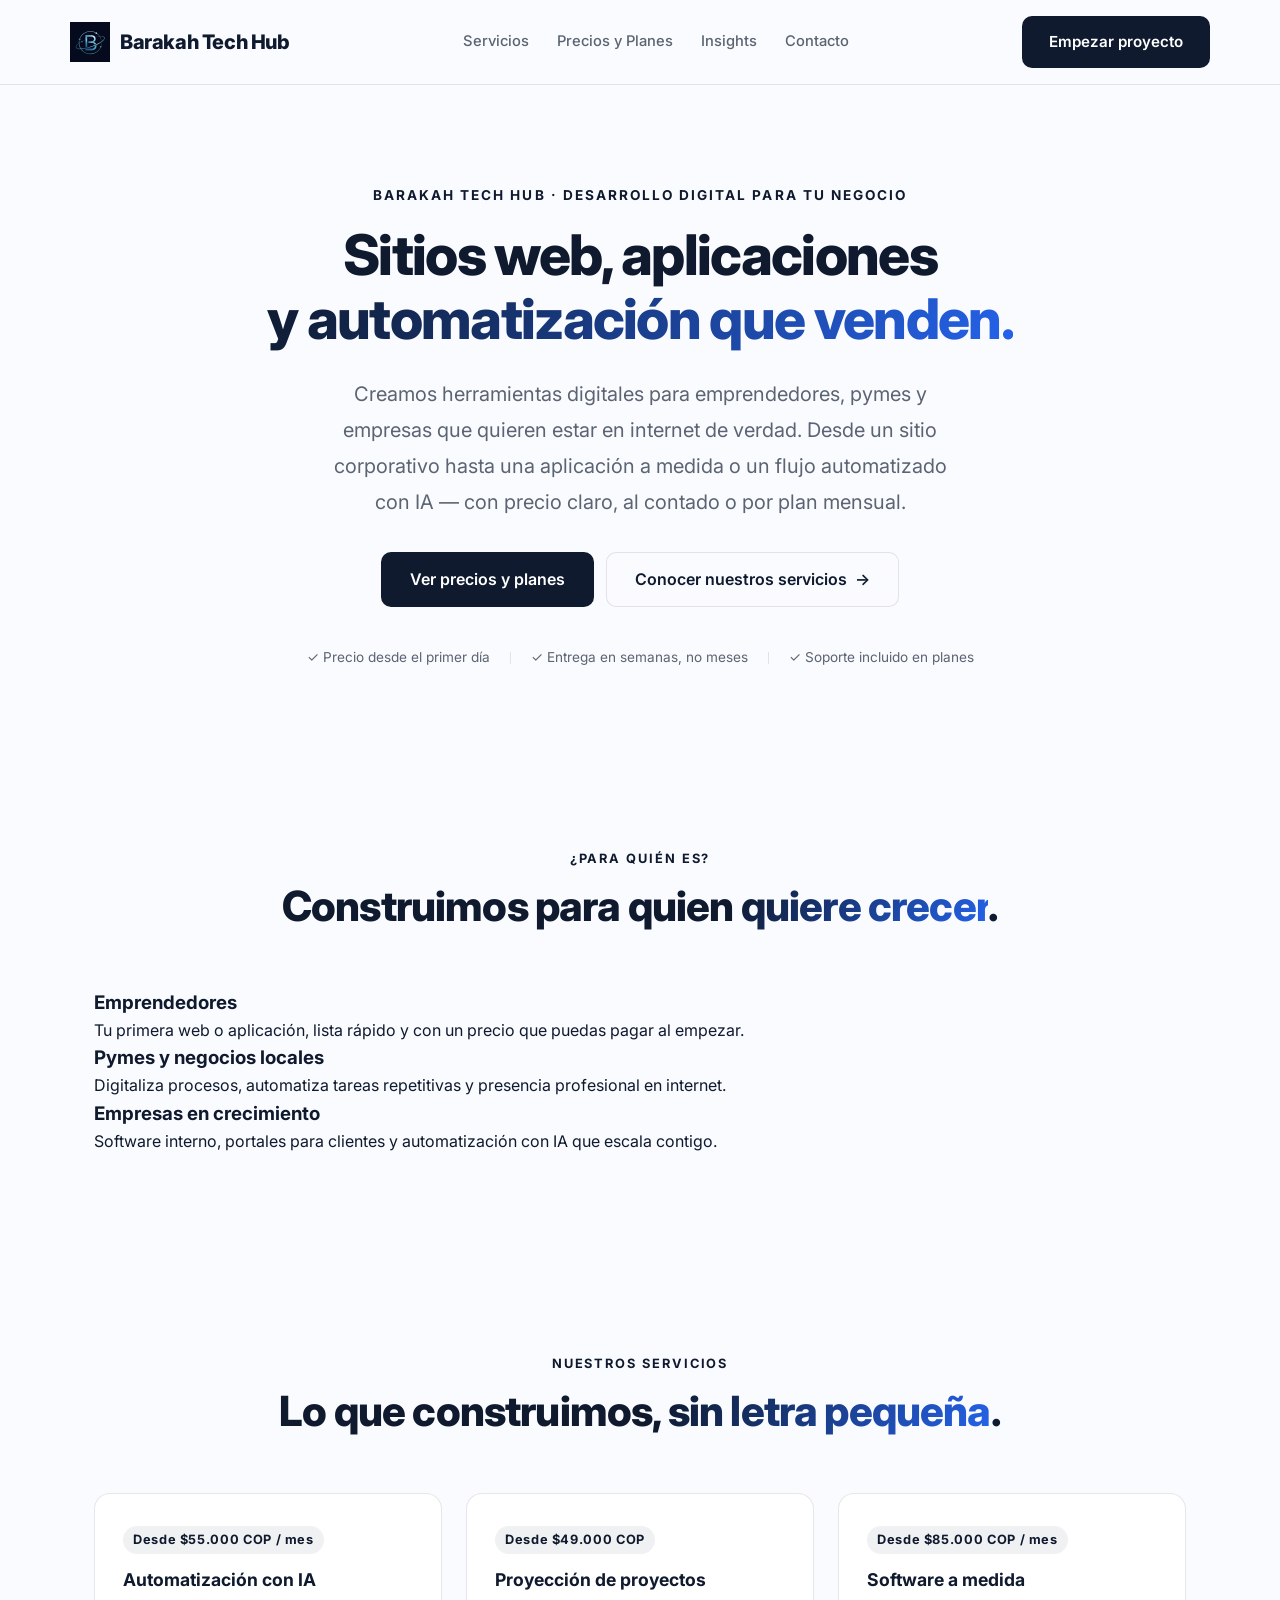
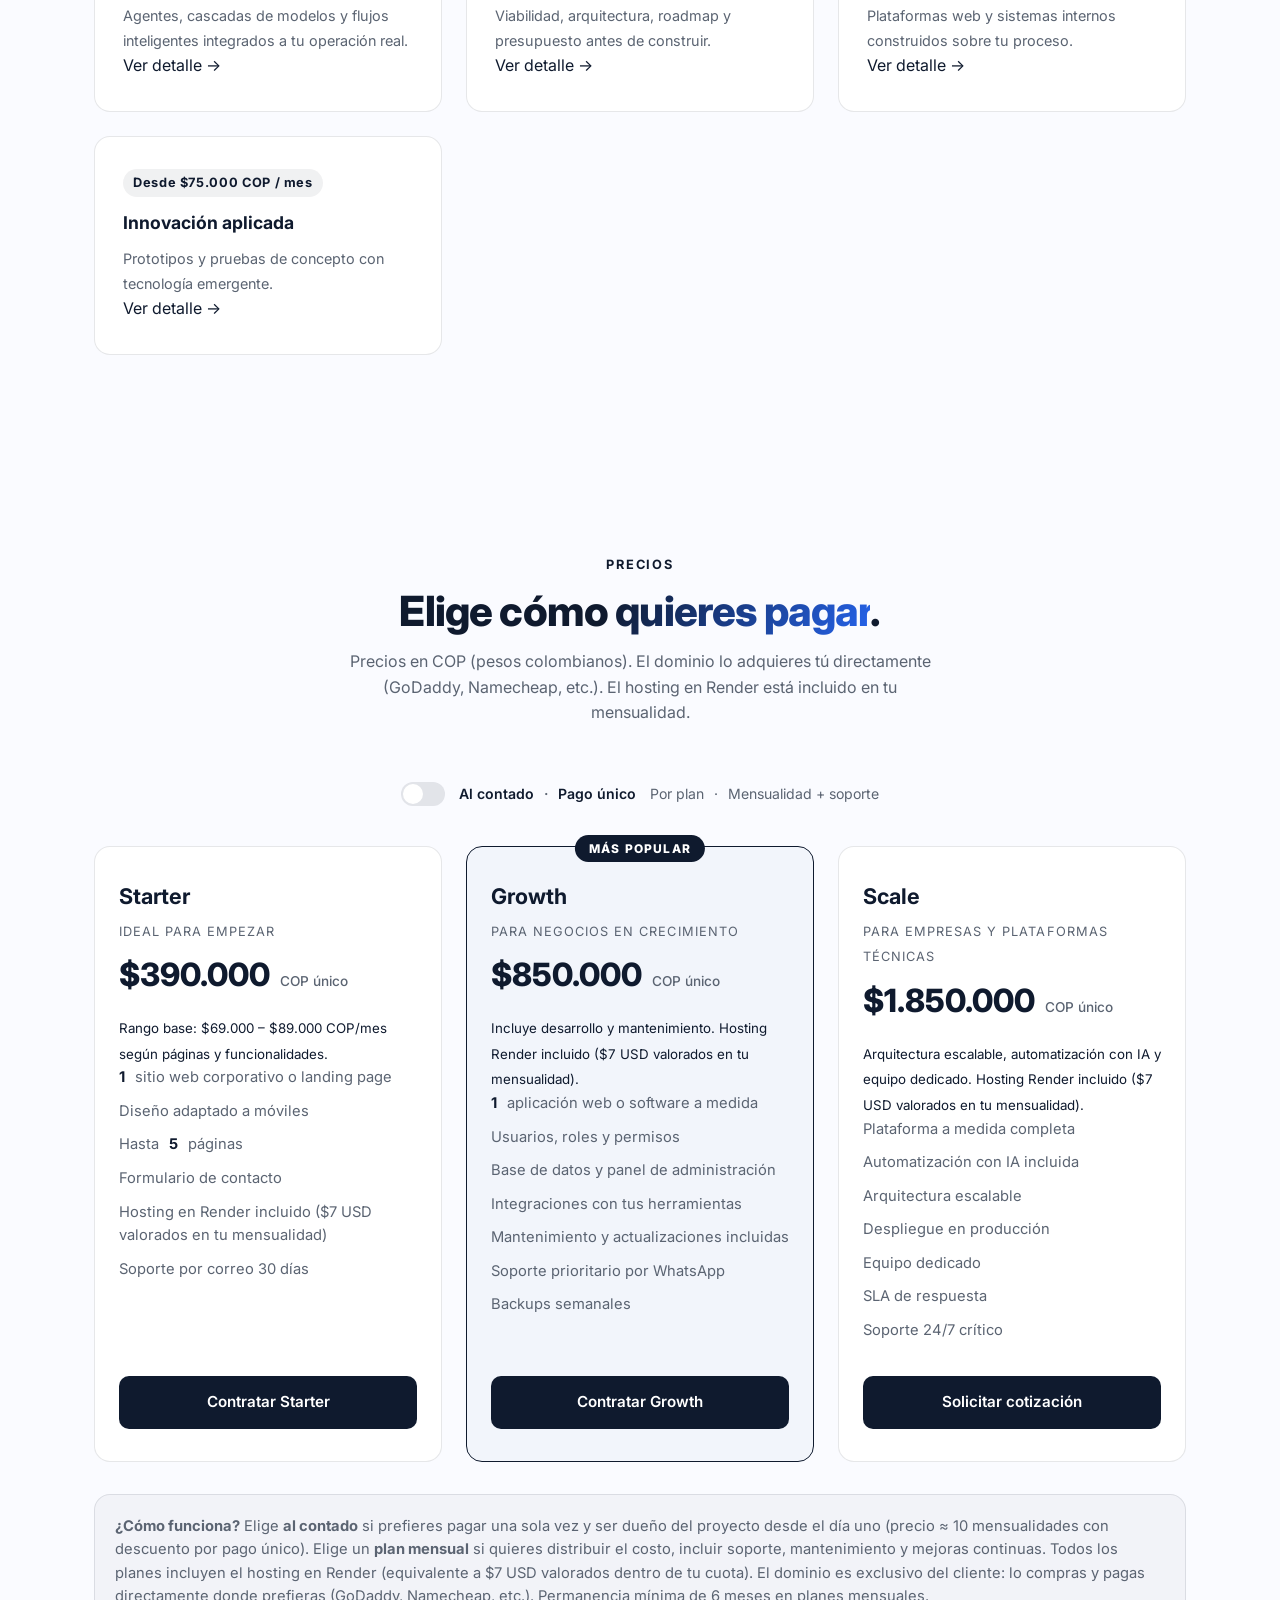
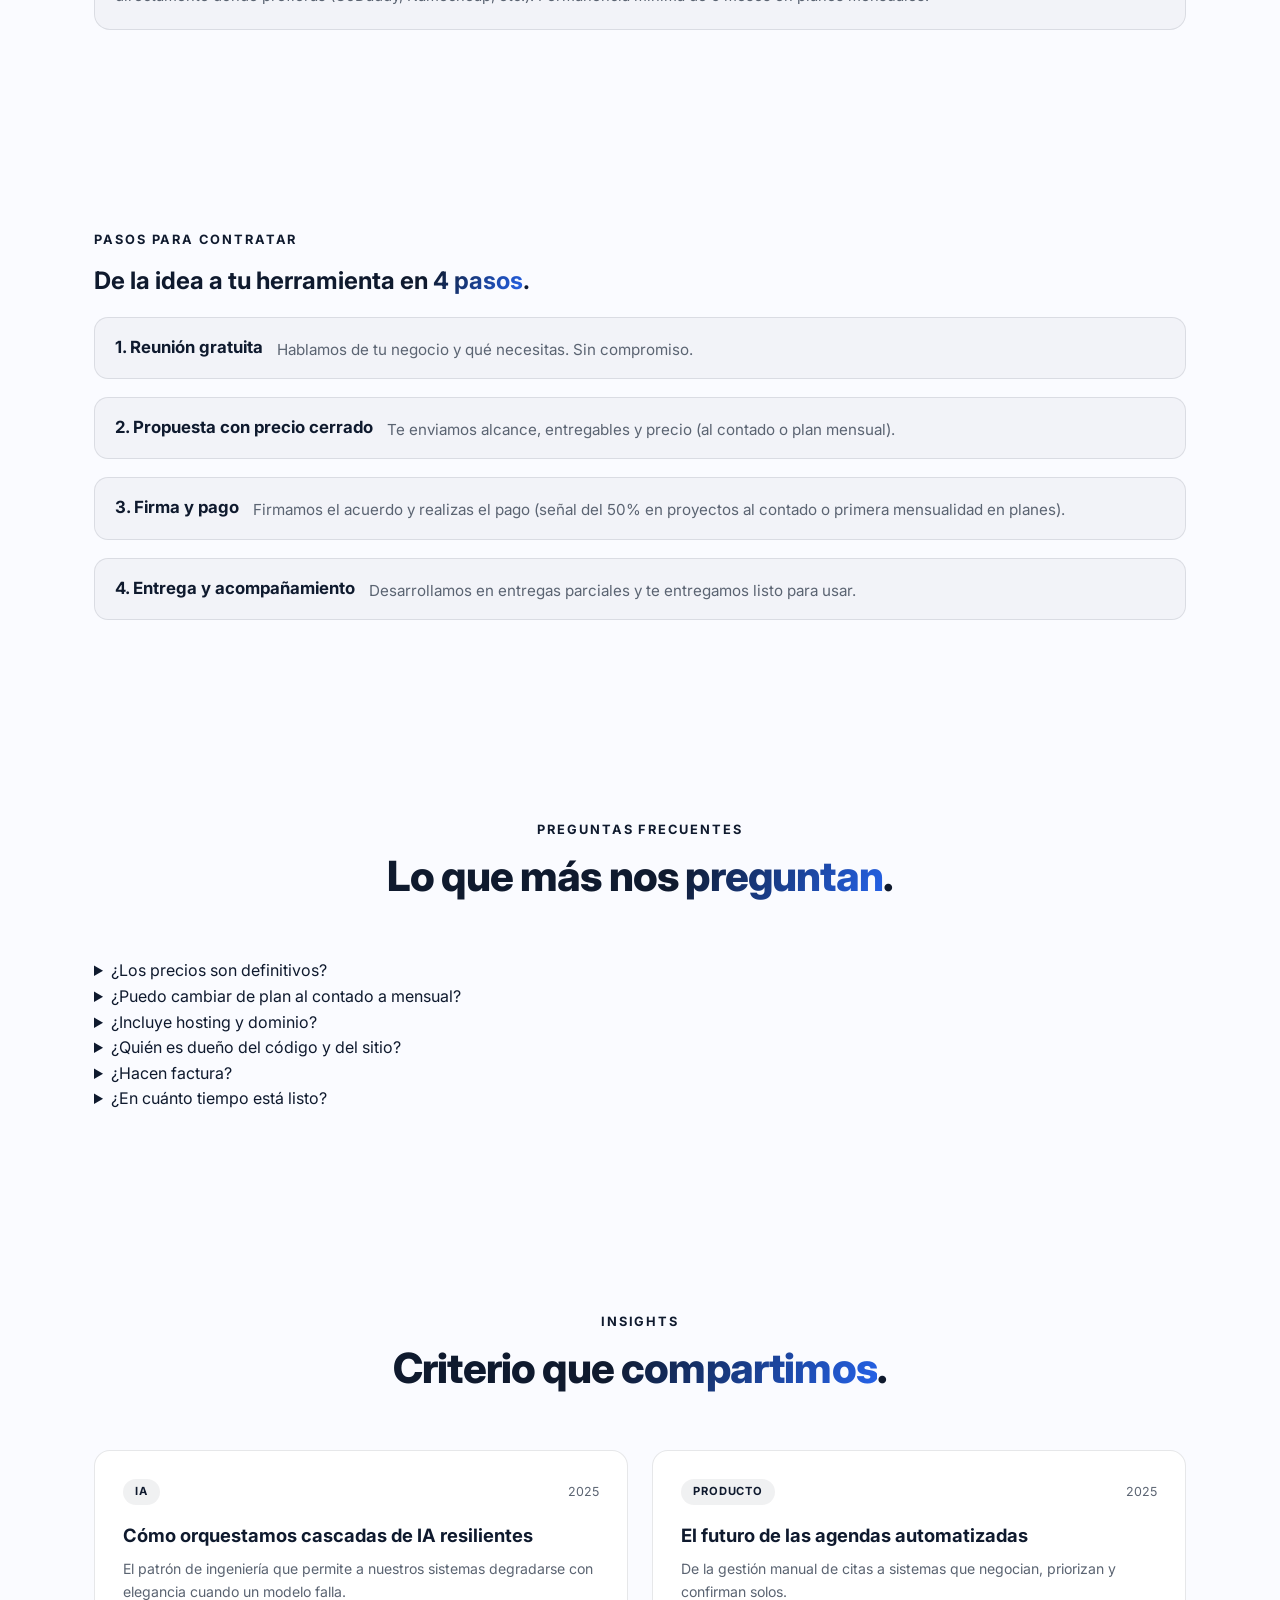
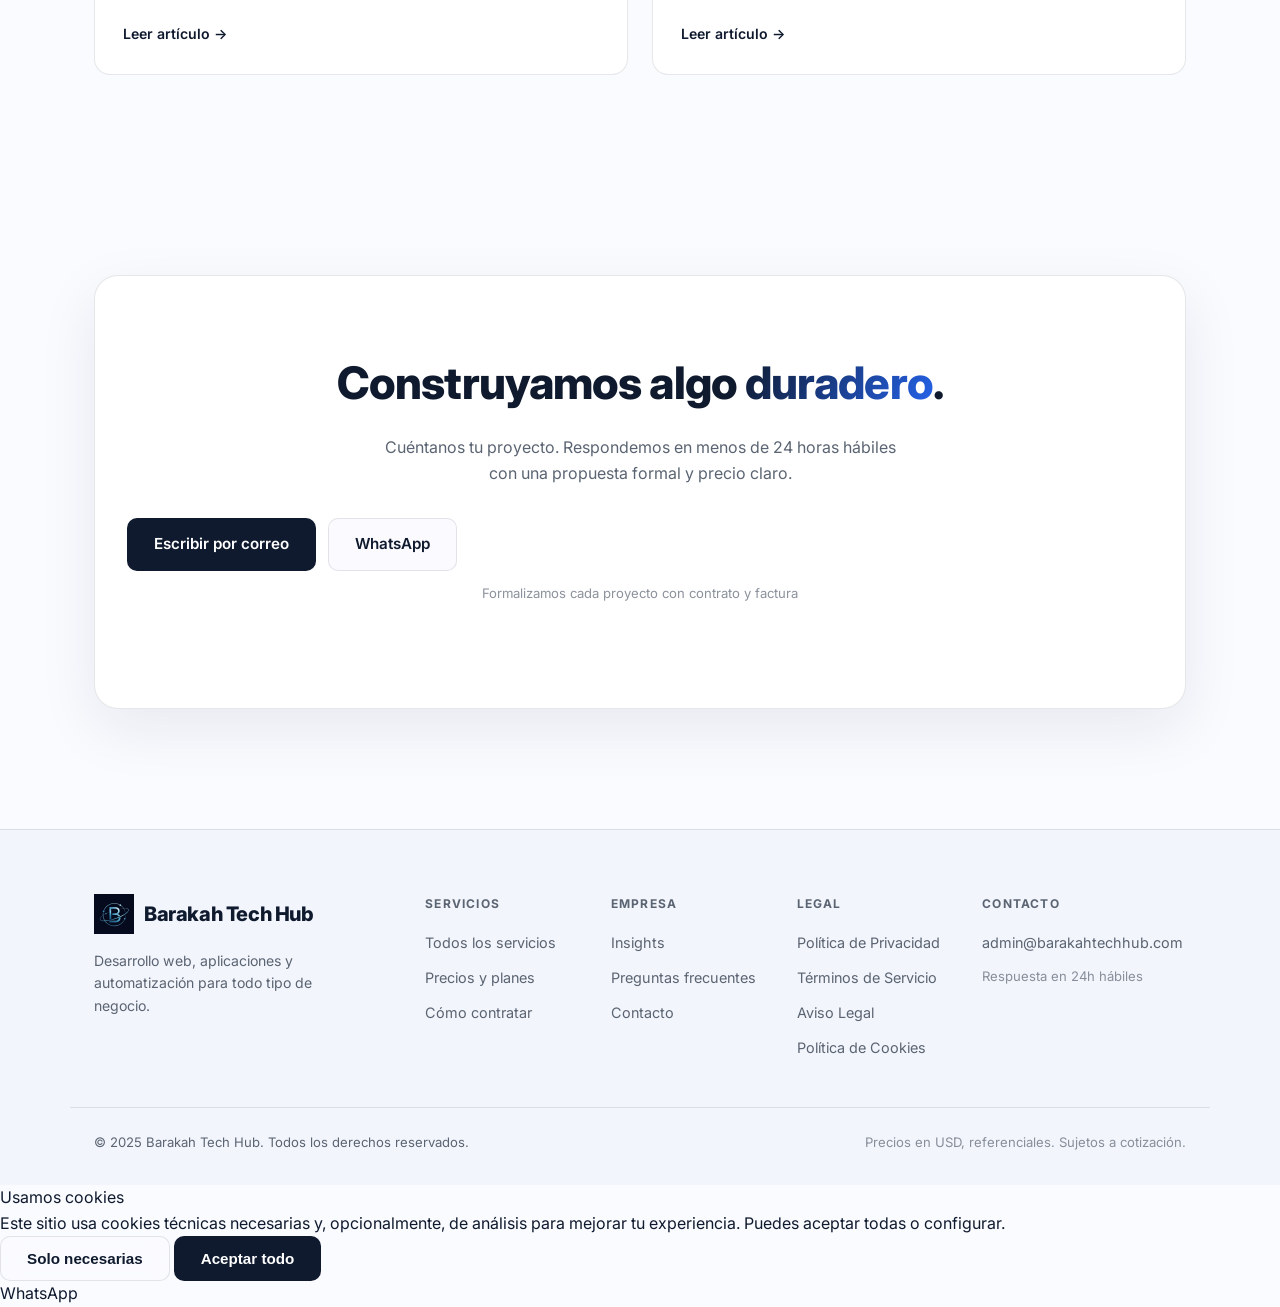
==== commit 298f64f6: "fix: quitar B suelta, hero arriba sin desplazarse, CSS limpio sin fondos raros, planes ordenados" ====
--- a/index.html
+++ b/index.html
@@ -46,7 +46,7 @@
   <header class="nav" id="nav">
     <div class="container nav-inner">
       <a href="index.html" class="logo">
-        <span class="logo-mark"><img src="img/logo.png" alt="Logo Barakah Tech Hub" onerror="this.parentElement.classList.add('is-fallback');this.remove()">B</span>
+        <span class="logo-mark"><img src="img/logo.png" alt="Logo Barakah Tech Hub" onerror="this.parentElement.classList.add('is-fallback');this.remove()"></span>
         <span class="logo-text">Barakah <em>Tech&nbsp;Hub</em></span>
       </a>
       <nav class="nav-links">
@@ -352,7 +352,7 @@
     <div class="container footer-grid">
       <div class="footer-brand">
         <a href="index.html" class="logo">
-          <span class="logo-mark"><img src="img/logo.png" alt="Logo Barakah Tech Hub" onerror="this.parentElement.classList.add('is-fallback');this.remove()">B</span>
+          <span class="logo-mark"><img src="img/logo.png" alt="Logo Barakah Tech Hub" onerror="this.parentElement.classList.add('is-fallback');this.remove()"></span>
           <span class="logo-text">Barakah <em>Tech&nbsp;Hub</em></span>
         </a>
         <p>Desarrollo web, aplicaciones y automatización para todo tipo de negocio.</p>
@@ -410,3 +410,4 @@
 </body>
 </html>
 
+
--- a/css/styles.css
+++ b/css/styles.css
@@ -1,6 +1,5 @@
 /* ============================================================
    Barakah Tech Hub � Premium Enterprise Stylesheet
-   Paleta: negro asfalto / azul medianoche + cian tecnol�gico
    ============================================================ */
 
 :root {
@@ -35,7 +34,6 @@
 .container { max-width: 1140px; margin: 0 auto; padding: 0 24px; }
 
 ::selection { background: rgba(15, 26, 46, 0.85); color: #fff; }
-
 a { color: inherit; text-decoration: none; }
 
 /* ---------- Nav ---------- */
@@ -121,10 +119,10 @@
 /* ---------- Hero ---------- */
 .hero {
   position: relative;
-  padding: 90px 0 70px;
+  padding: 100px 0 80px;
   background: #FAFBFF;
-  overflow: hidden;
   text-align: center;
+  overflow: visible;
 }
 .hero .container {
   position: relative;
@@ -251,6 +249,17 @@
   line-height: 1.7;
   color: var(--text-muted);
 }
+.service-badge {
+  display: inline-block;
+  font-size: 0.8rem;
+  font-weight: 700;
+  padding: 4px 10px;
+  border-radius: 20px;
+  background: var(--accent-dim);
+  color: var(--accent);
+  margin-bottom: 12px;
+  letter-spacing: 0.05em;
+}
 
 /* ---------- Insights ---------- */
 .blog-grid {
@@ -287,10 +296,7 @@
   padding: 4px 12px;
   border-radius: 100px;
 }
-.post-date {
-  font-size: 0.78rem;
-  color: var(--text-muted);
-}
+.post-date { font-size: 0.78rem; color: var(--text-muted); }
 .post h3 {
   font-size: 1.15rem;
   font-weight: 700;
@@ -308,6 +314,108 @@
   font-weight: 600;
   color: var(--accent);
 }
+
+/* ---------- Precios y Planes ---------- */
+.pricing-toggle {
+  display: flex;
+  align-items: center;
+  gap: 14px;
+  margin: 24px 0 40px;
+  flex-wrap: wrap;
+  justify-content: center;
+}
+.toggle {
+  position: relative;
+  display: inline-block;
+  width: 44px;
+  height: 24px;
+}
+.toggle input { opacity: 0; width: 0; height: 0; }
+.toggle-track {
+  position: absolute;
+  cursor: pointer;
+  inset: 0;
+  background: var(--border);
+  border-radius: 24px;
+  transition: background 0.2s;
+}
+.toggle-track:has(input:checked) { background: var(--accent); }
+.toggle-thumb {
+  position: absolute;
+  top: 2px; left: 2px;
+  width: 20px; height: 20px;
+  background: #fff;
+  border-radius: 50%;
+  transition: transform 0.2s;
+}
+.toggle input:checked + .toggle-track + .toggle-thumb,
+.toggle-track:has(input:checked) .toggle-thumb { transform: translateX(20px); }
+.toggle-label { font-size: 0.88rem; color: var(--text-muted); cursor: pointer; user-select: none; }
+.toggle-label-contado { color: var(--text); font-weight: 600; }
+.toggle-dot { margin: 0 6px; color: var(--text-muted); }
+
+.pricing-grid {
+  display: grid;
+  grid-template-columns: repeat(auto-fit, minmax(280px, 1fr));
+  gap: 24px;
+  margin-bottom: 32px;
+}
+.plan {
+  background: var(--bg-3);
+  border: 1px solid var(--border);
+  border-radius: var(--radius);
+  padding: 32px 24px;
+  display: flex;
+  flex-direction: column;
+  position: relative;
+}
+.plan-featured {
+  border-color: var(--accent);
+  background: var(--bg-2);
+  transform: scale(1.02);
+  z-index: 1;
+}
+.plan-ribbon {
+  position: absolute; top: -12px; left: 50%;
+  transform: translateX(-50%);
+  font-size: 0.75rem; font-weight: 800; letter-spacing: 0.1em;
+  text-transform: uppercase;
+  background: var(--accent); color: #fff;
+  padding: 4px 14px; border-radius: 20px;
+}
+.plan-header { margin-bottom: 16px; }
+.plan-name { font-size: 1.35rem; margin: 0 0 4px; }
+.plan-tag { font-size: 0.8rem; color: var(--text-muted); text-transform: uppercase; letter-spacing: 0.08em; }
+.plan-price-block { display: flex; align-items: baseline; gap: 4px; margin-bottom: 24px; }
+.plan-price { font-size: 2rem; font-weight: 800; line-height: 1; }
+.plan-price-plan { display: none; color: var(--text-muted); font-size: 1.1rem; }
+.plan-price-plan.display { display: inline; }
+.period { font-size: 0.85rem; color: var(--text-muted); font-weight: 500; margin-left: 4px; }
+.plan-features { list-style: none; padding: 0; margin: 0 0 24px; flex: 1; }
+.plan-features li {
+  display: flex; align-items: flex-start; gap: 10px;
+  font-size: 0.92rem; color: var(--text-muted); margin-bottom: 10px;
+}
+.plan-features li strong { color: var(--text); }
+.plan-only { display: none; }
+.plan-cta { margin-top: auto; }
+
+.pricing-note {
+  margin-top: 32px;
+  font-size: 0.92rem;
+  color: var(--text-muted);
+  padding: 20px; border: 1px solid var(--border); border-radius: var(--radius);
+  background: var(--surface);
+}
+
+/* ---------- Pasos para contratar ---------- */
+.steps { list-style: none; padding: 0; margin: 16px 0 0; display: flex; flex-direction: column; gap: 18px; counter-reset: step-counter; }
+.steps li {
+  display: flex; gap: 14px; padding: 16px 20px;
+  background: var(--surface); border-radius: 14px; border: 1px solid var(--border);
+}
+.steps li strong { color: var(--accent); font-size: 1.05rem; }
+.steps li p { margin: 4px 0 0; color: var(--text-muted); font-size: 0.95rem; }
 
 /* ---------- CTA ---------- */
 .cta {
@@ -332,6 +440,8 @@
   max-width: 520px;
   margin: 0 auto 32px;
 }
+.contact-ways { display: flex; gap: 12px; margin-top: 16px; flex-wrap: wrap; }
+.btn-block { width: 100%; justify-content: center; }
 
 /* ---------- Footer ---------- */
 .footer {
@@ -443,9 +553,7 @@
     transform: none;
     transition: none;
   }
-  html {
-    scroll-behavior: auto;
-  }
+  html { scroll-behavior: auto; }
 }
 
 /* ---------- Utility text ---------- */
@@ -458,52 +566,33 @@
 
 /* ---------- Responsive ---------- */
 @media (max-width: 960px) {
-  .services-grid {
-    grid-template-columns: repeat(2, 1fr);
-  }
-  .blog-grid {
-    grid-template-columns: 1fr;
-  }
-  .footer-grid {
-    grid-template-columns: 1fr 1fr;
-  }
+  .services-grid { grid-template-columns: repeat(2, 1fr); }
+  .pricing-grid { grid-template-columns: 1fr 1fr; }
+  .blog-grid { grid-template-columns: 1fr; }
+  .footer-grid { grid-template-columns: 1fr 1fr; }
 }
 @media (max-width: 720px) {
-  .nav-links,
-  .nav-cta {
-    display: none;
-  }
-  .nav-toggle {
-    display: flex;
-  }
+  .nav-links, .nav-cta { display: none; }
+  .nav-toggle { display: flex; }
   .nav.open .nav-links {
     display: flex;
     flex-direction: column;
     position: absolute;
-    top: 100%;
-    left: 0;
-    right: 0;
+    top: 100%; left: 0; right: 0;
     background: rgba(250, 251, 255, 0.97);
     backdrop-filter: blur(16px);
     padding: 24px;
     border-bottom: 1px solid var(--border);
     gap: 20px;
   }
-  .section {
-    padding: 72px 0;
-  }
-  .services-grid {
-    grid-template-columns: 1fr;
-  }
-  .footer-grid {
-    grid-template-columns: 1fr;
-  }
-  .hero-actions {
-    flex-direction: column;
-  }
-  .hero-actions .btn {
-    width: 100%;
-    justify-content: center;
-  }
-}
-
+  .section { padding: 72px 0; }
+  .services-grid { grid-template-columns: 1fr; }
+  .pricing-grid { grid-template-columns: 1fr; }
+  .blog-grid { grid-template-columns: 1fr; }
+  .footer-grid { grid-template-columns: 1fr; }
+  .hero-actions { flex-direction: column; }
+  .hero-actions .btn { width: 100%; justify-content: center; }
+  .pricing-toggle { flex-direction: column; align-items: flex-start; gap: 10px; }
+  .contact-ways { flex-direction: column; }
+  .btn-block { width: 100%; }
+}
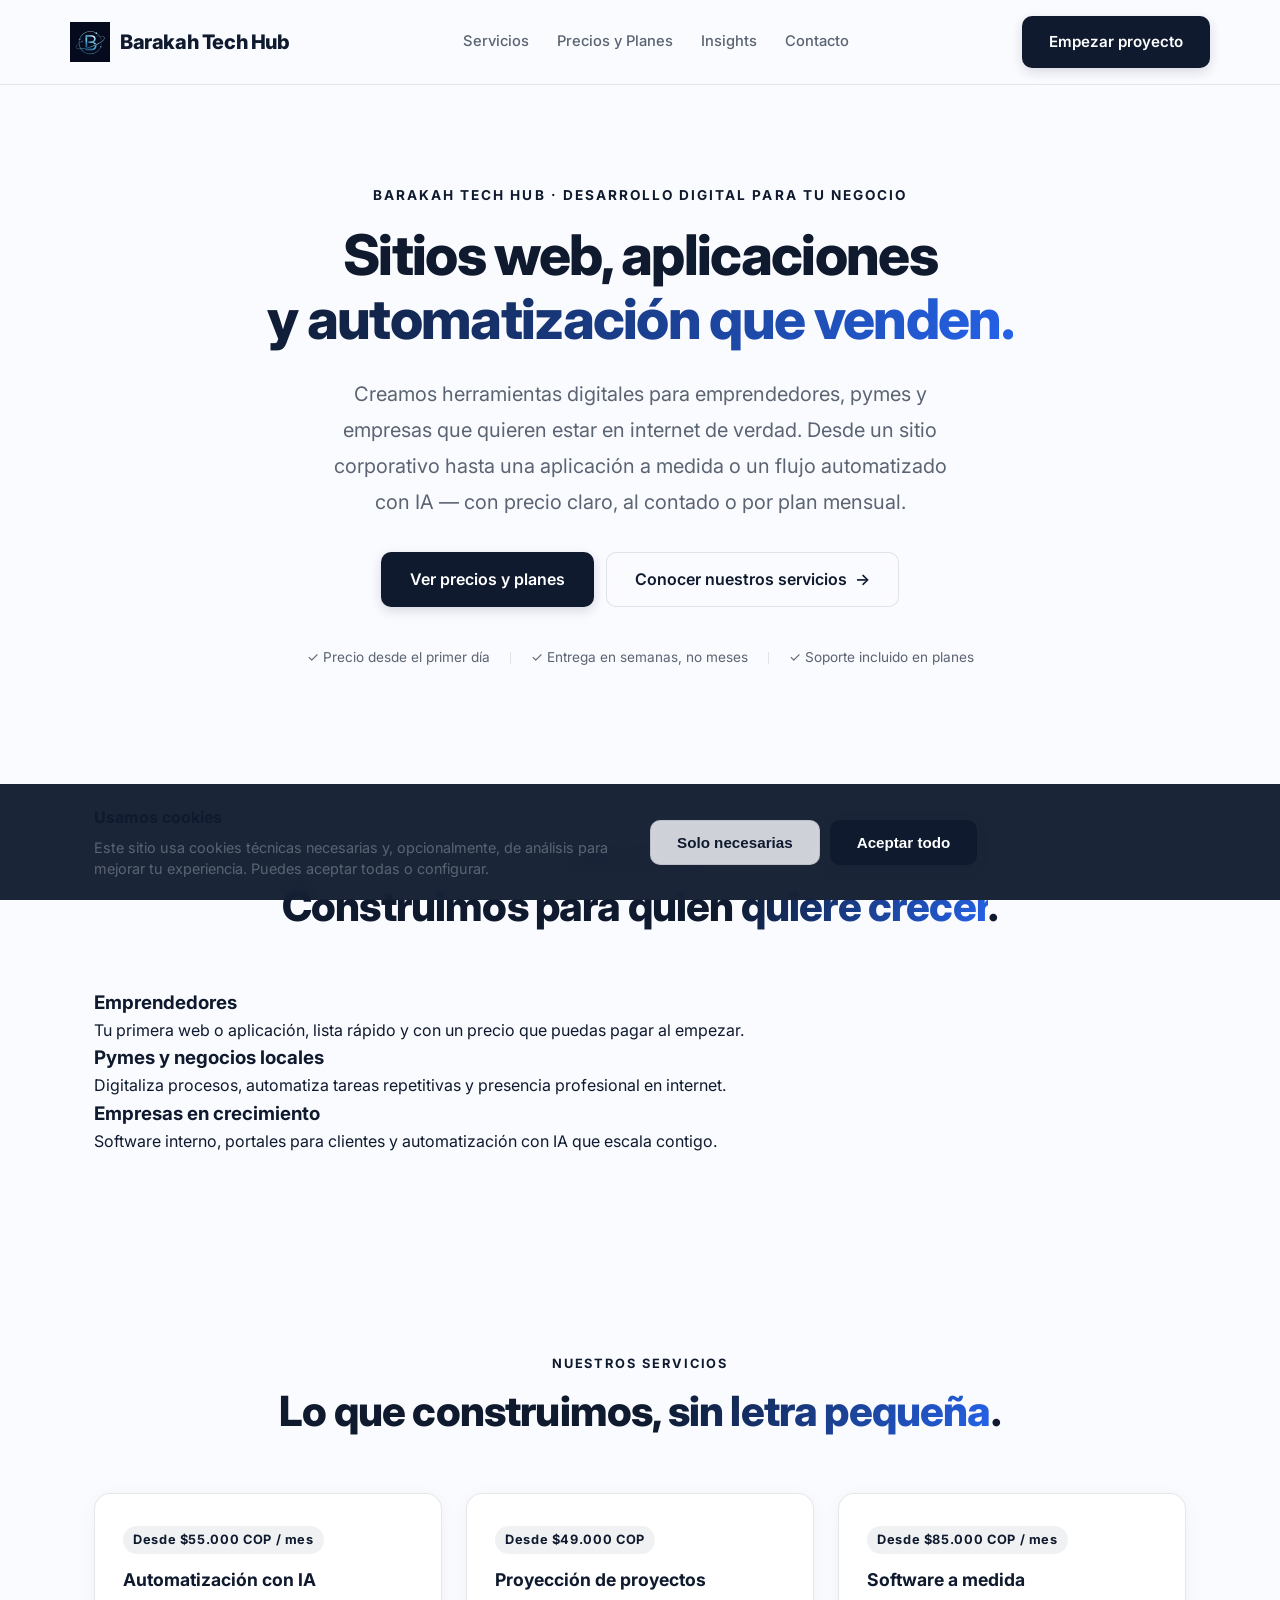
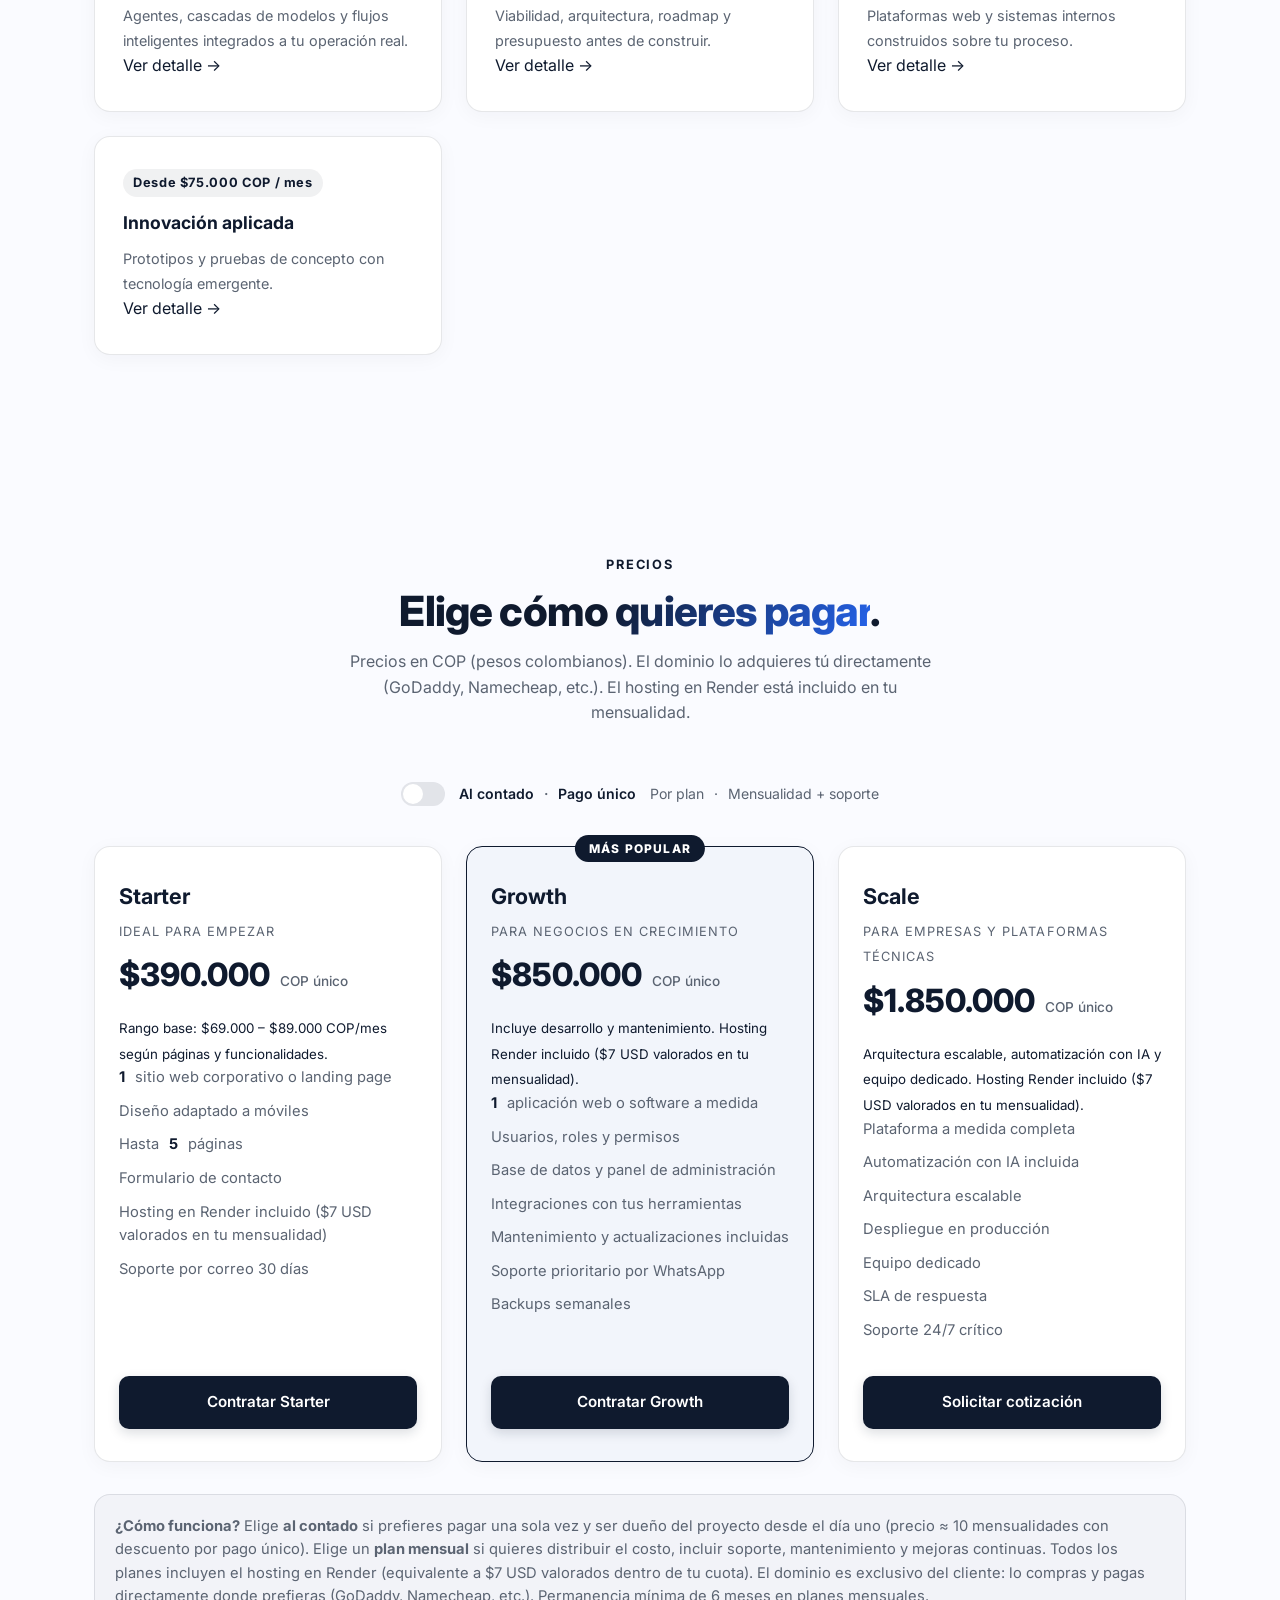
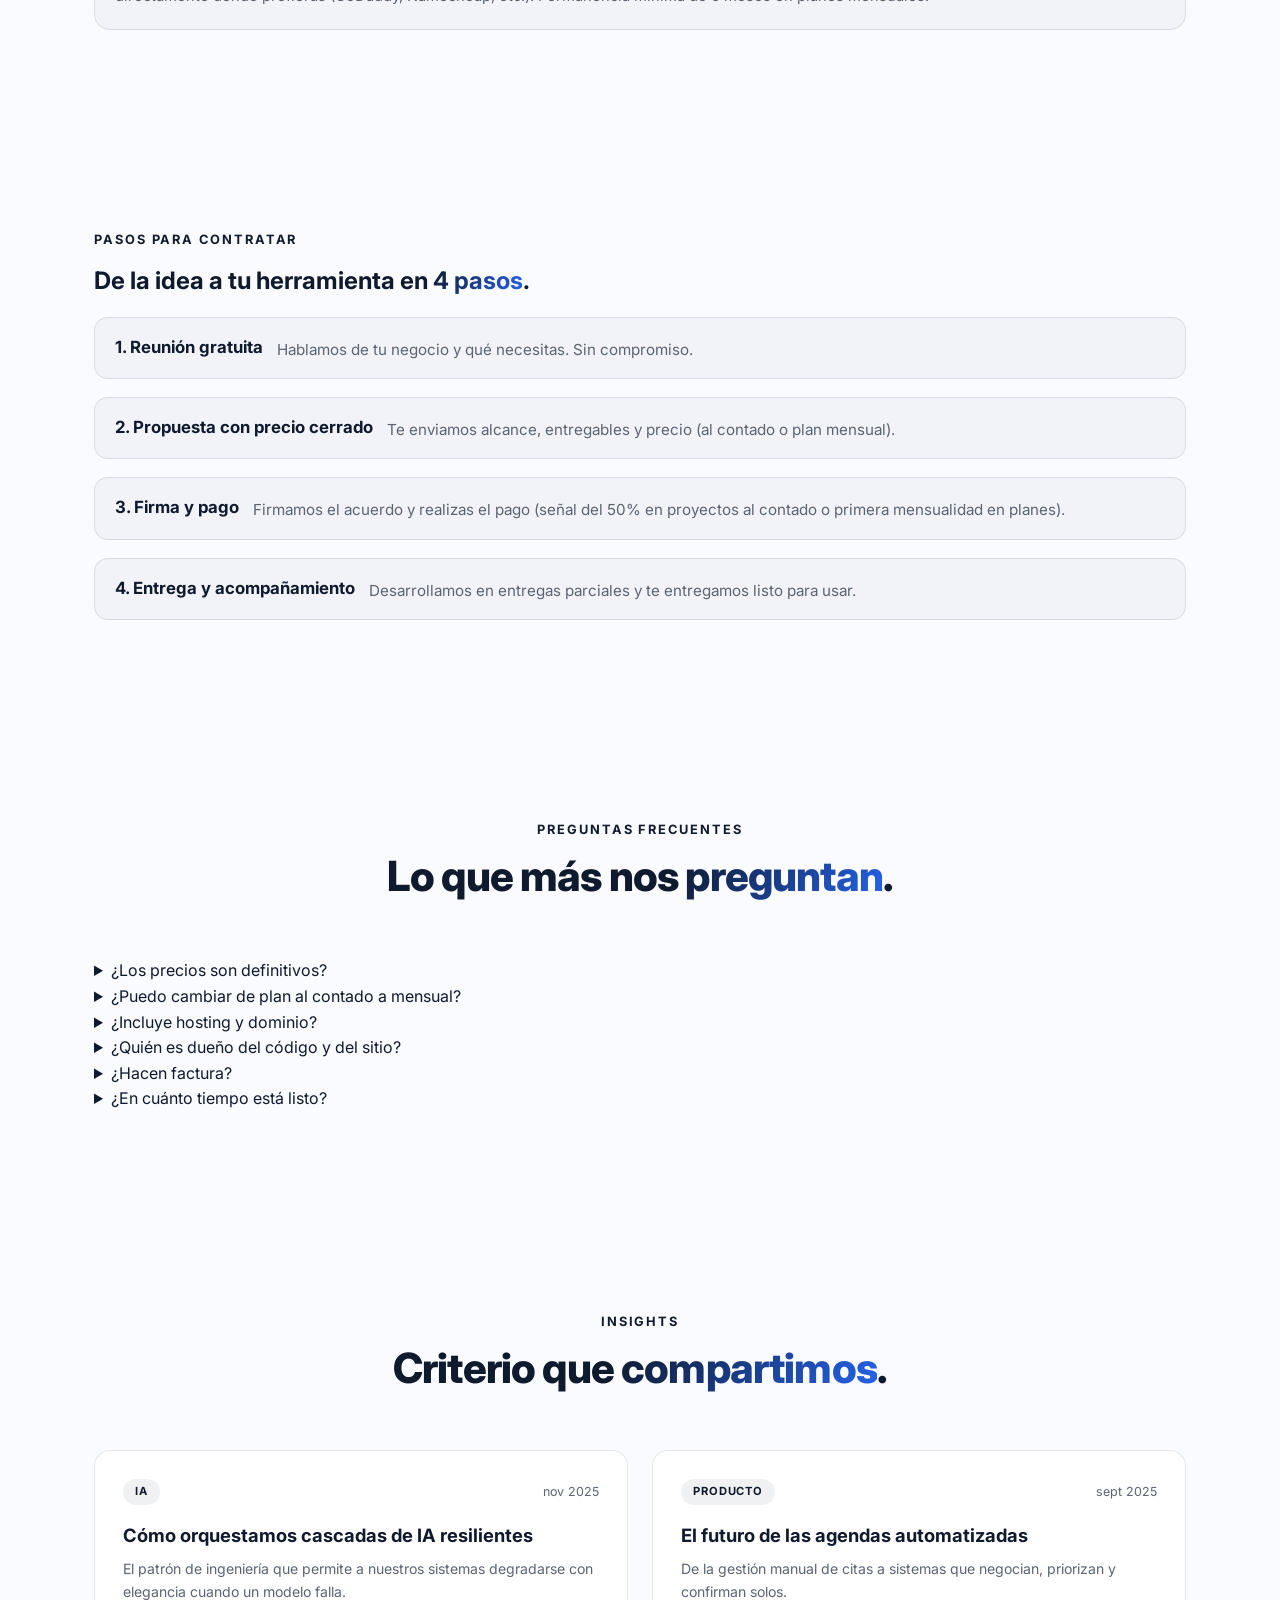
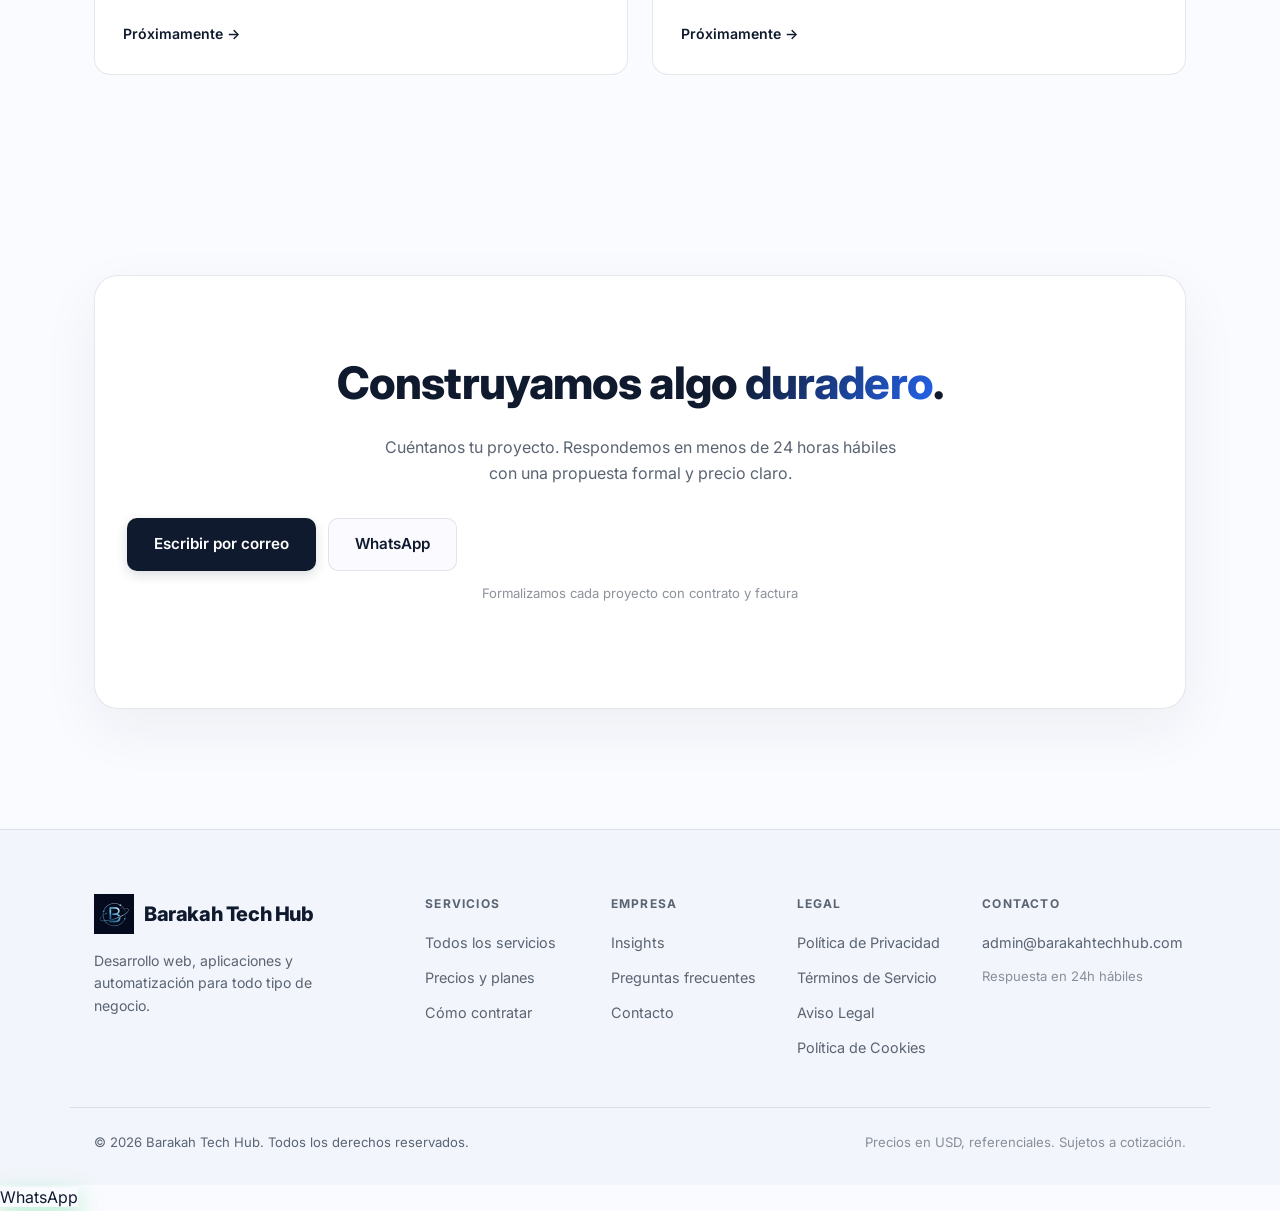
==== commit 384a589f: "fix: auditoria - anio copyright dinamico, posts insights generados desde datos, aria-modal cookie ba" ====
--- a/index.html
+++ b/index.html
@@ -10,7 +10,7 @@
   <meta property="og:description" content="Creamos sitios web, aplicaciones y automatizaciones para tu negocio. Paga al contado o elige un plan mensual con soporte incluido." />
   <meta property="og:type" content="website" />
   <meta property="og:url" content="https://barakahtechhub.com/" />
-  <meta property="og:image" content="https://barakahtechhub.com/img/preview-hero.png" />
+  <meta property="og:image" content="https://barakahtechhub.com/img/logo.png" />
   <meta name="twitter:card" content="summary_large_image" />
   <link rel="preconnect" href="https://fonts.googleapis.com" />
   <link rel="preconnect" href="https://fonts.gstatic.com" crossorigin />
@@ -315,19 +315,8 @@
         <p class="section-label">Insights</p>
         <h2>Criterio que <span class="gradient-text">compartimos</span>.</h2>
       </div>
-      <div class="blog-grid">
-        <a href="#" class="post reveal">
-          <div class="post-meta"><span class="post-tag">IA</span><span class="post-date">2025</span></div>
-          <h3>Cómo orquestamos cascadas de IA resilientes</h3>
-          <p>El patrón de ingeniería que permite a nuestros sistemas degradarse con elegancia cuando un modelo falla.</p>
-          <span class="post-link">Leer artículo →</span>
-        </a>
-        <a href="#" class="post reveal delay-1">
-          <div class="post-meta"><span class="post-tag">Producto</span><span class="post-date">2025</span></div>
-          <h3>El futuro de las agendas automatizadas</h3>
-          <p>De la gestión manual de citas a sistemas que negocian, priorizan y confirman solos.</p>
-          <span class="post-link">Leer artículo →</span>
-        </a>
+      <div class="blog-grid" id="blogGrid">
+        <!-- Las tarjetas de posts se generan en js/main.js desde POSTS_DATA -->
       </div>
     </div>
   </section>
@@ -383,13 +372,13 @@
       </div>
     </div>
     <div class="container footer-bottom">
-      <span>© 2025 Barakah Tech Hub. Todos los derechos reservados.</span>
+      <span>© <span id="copyrightYear">2026</span> Barakah Tech Hub. Todos los derechos reservados.</span>
       <span class="footer-muted">Precios en USD, referenciales. Sujetos a cotización.</span>
     </div>
   </footer>
 
   <!-- ===== BANNER COOKIES ===== -->
-  <div class="cookie-banner" id="cookieBanner" role="dialog" aria-modal="true" aria-label="Cookies">
+  <div class="cookie-banner" id="cookieBanner" role="region" aria-label="Aviso de cookies">
     <div class="cookie-content">
       <div>
         <p class="cookie-title">Usamos cookies</p>
--- a/css/styles.css
+++ b/css/styles.css
@@ -596,3 +596,40 @@
   .contact-ways { flex-direction: column; }
   .btn-block { width: 100%; }
 }
+
+/* ---------- Banner de cookies ---------- */
+.cookie-banner {
+  position: fixed;
+  bottom: 0; left: 0; right: 0;
+  background: rgba(15, 26, 46, 0.95);
+  backdrop-filter: blur(10px);
+  border-top: 1px solid var(--border);
+  z-index: 2000;
+  display: none;
+}
+.cookie-banner.visible { display: block; }
+.cookie-content {
+  max-width: 1140px; margin: 0 auto; padding: 20px 24px;
+  display: flex; align-items: center; justify-content: space-between; gap: 20px; flex-wrap: wrap;
+}
+.cookie-content > div { flex: 1; min-width: 220px; }
+.cookie-title { font-weight: 700; margin: 0 0 6px; }
+.cookie-text { margin: 0; font-size: 0.9rem; color: var(--text-muted); line-height: 1.5; }
+.cookie-actions { display: flex; gap: 10px; }
+
+/* ---------- Mejoras estéticas sutiles ---------- */
+.service {
+  box-shadow: 0 4px 20px rgba(15, 26, 46, 0.04);
+}
+.plan {
+  box-shadow: 0 4px 20px rgba(15, 26, 46, 0.04);
+}
+.cta-box {
+  box-shadow: 0 20px 60px rgba(15, 26, 46, 0.06);
+}
+.btn-primary {
+  box-shadow: 0 4px 12px rgba(15, 26, 46, 0.15);
+}
+.whatsapp-float {
+  box-shadow: 0 8px 24px rgba(37, 211, 102, 0.35);
+}
